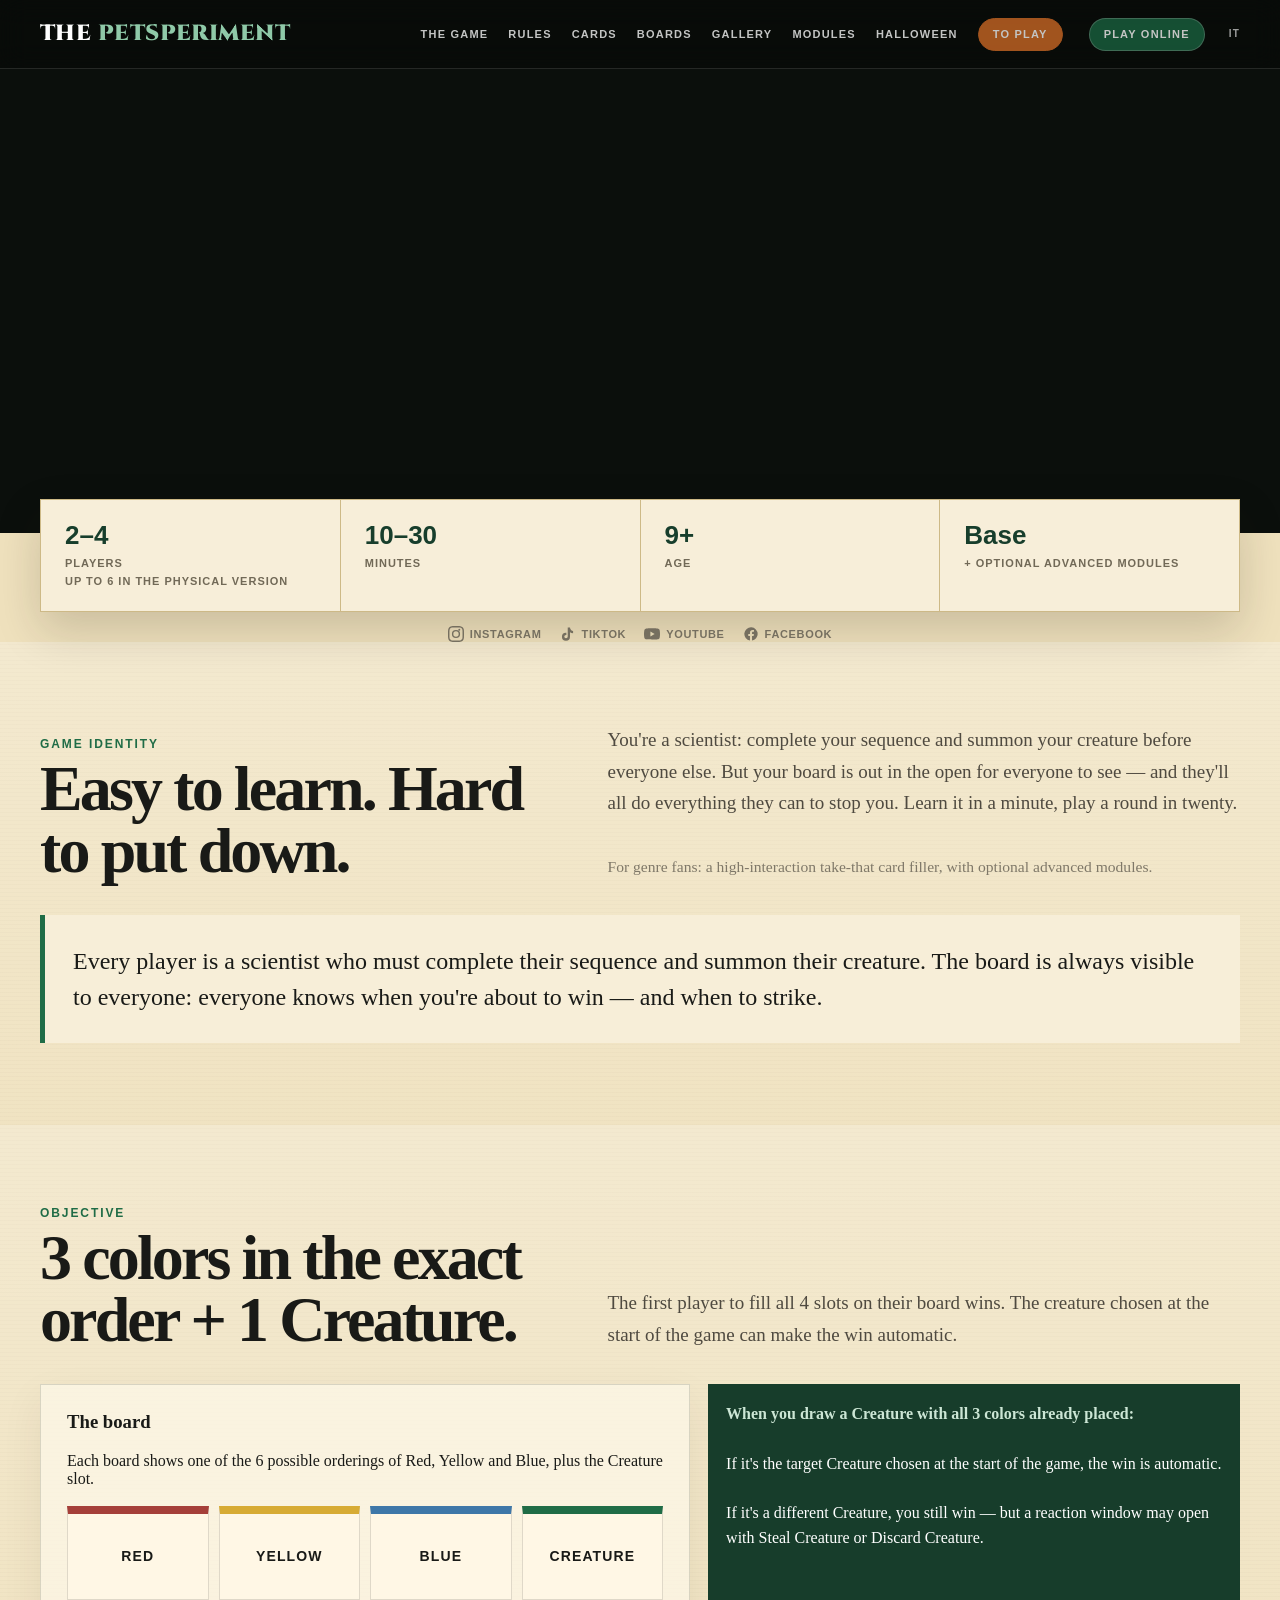
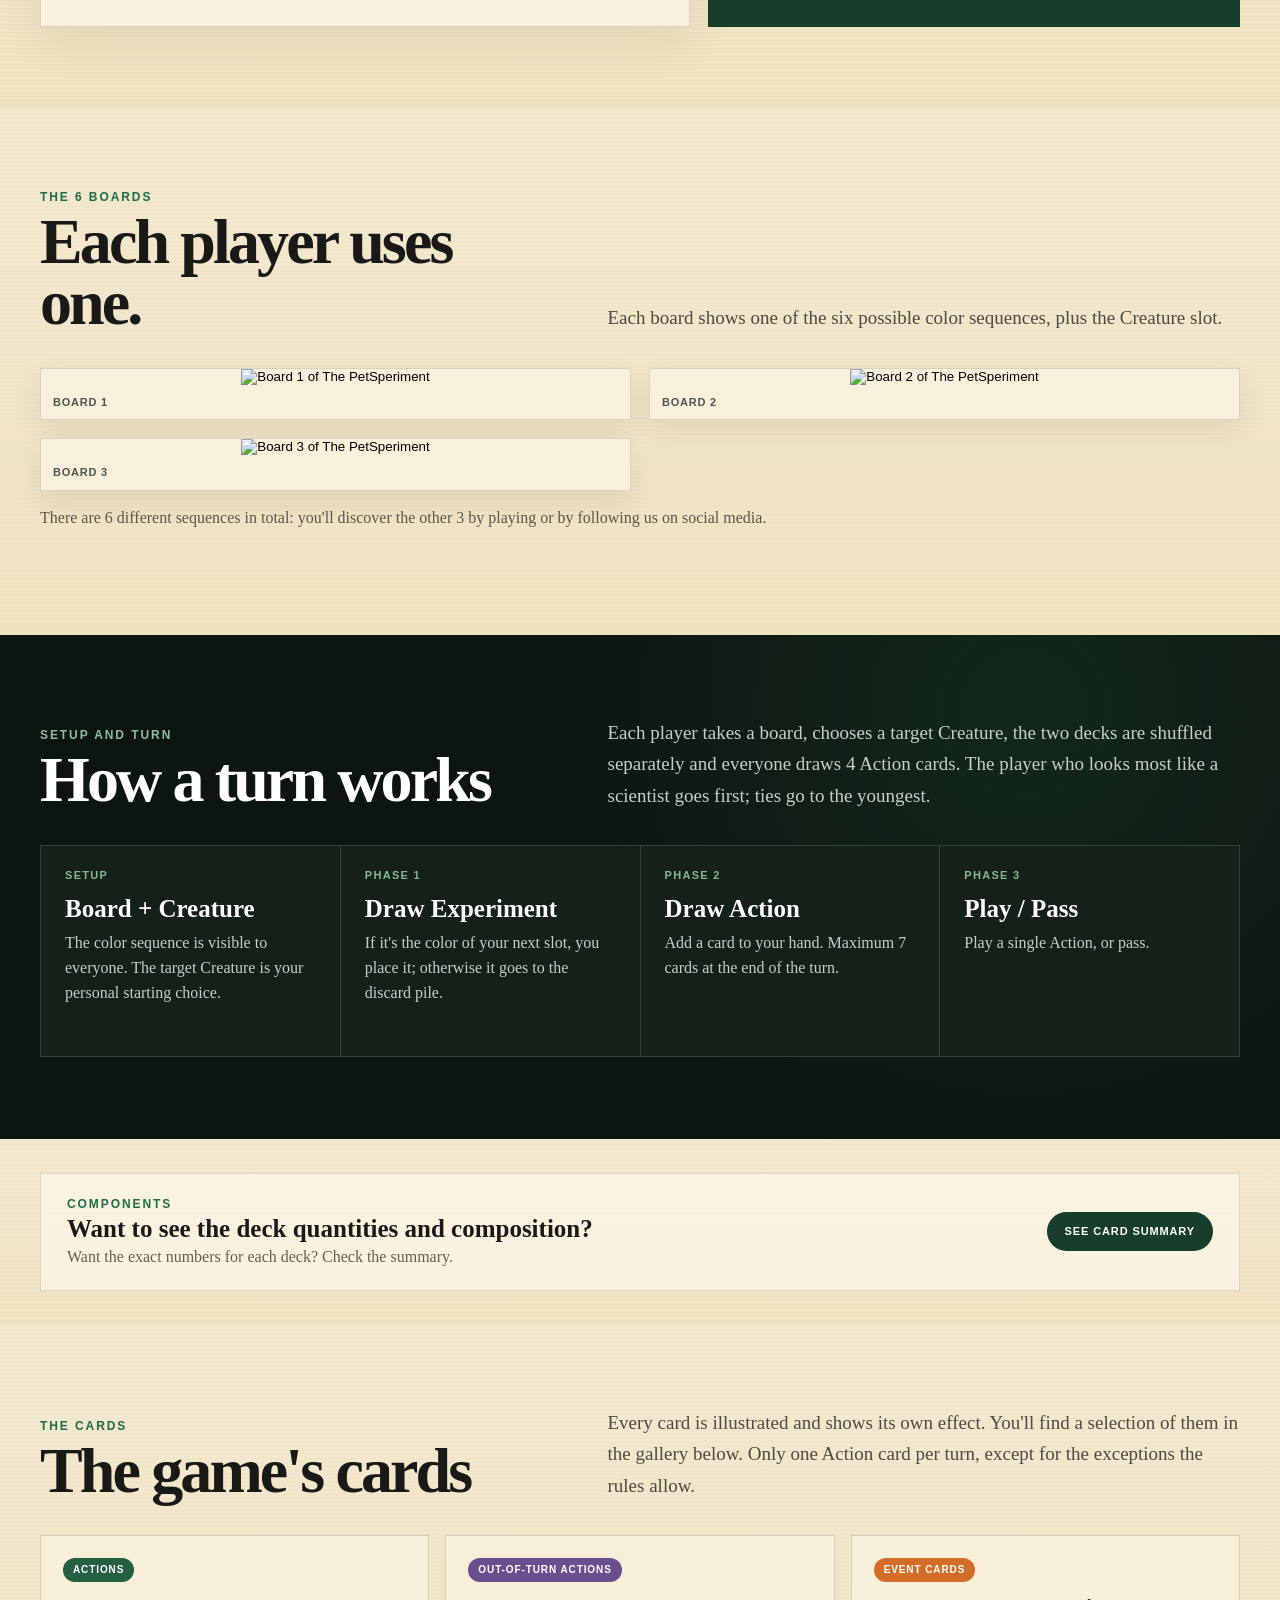
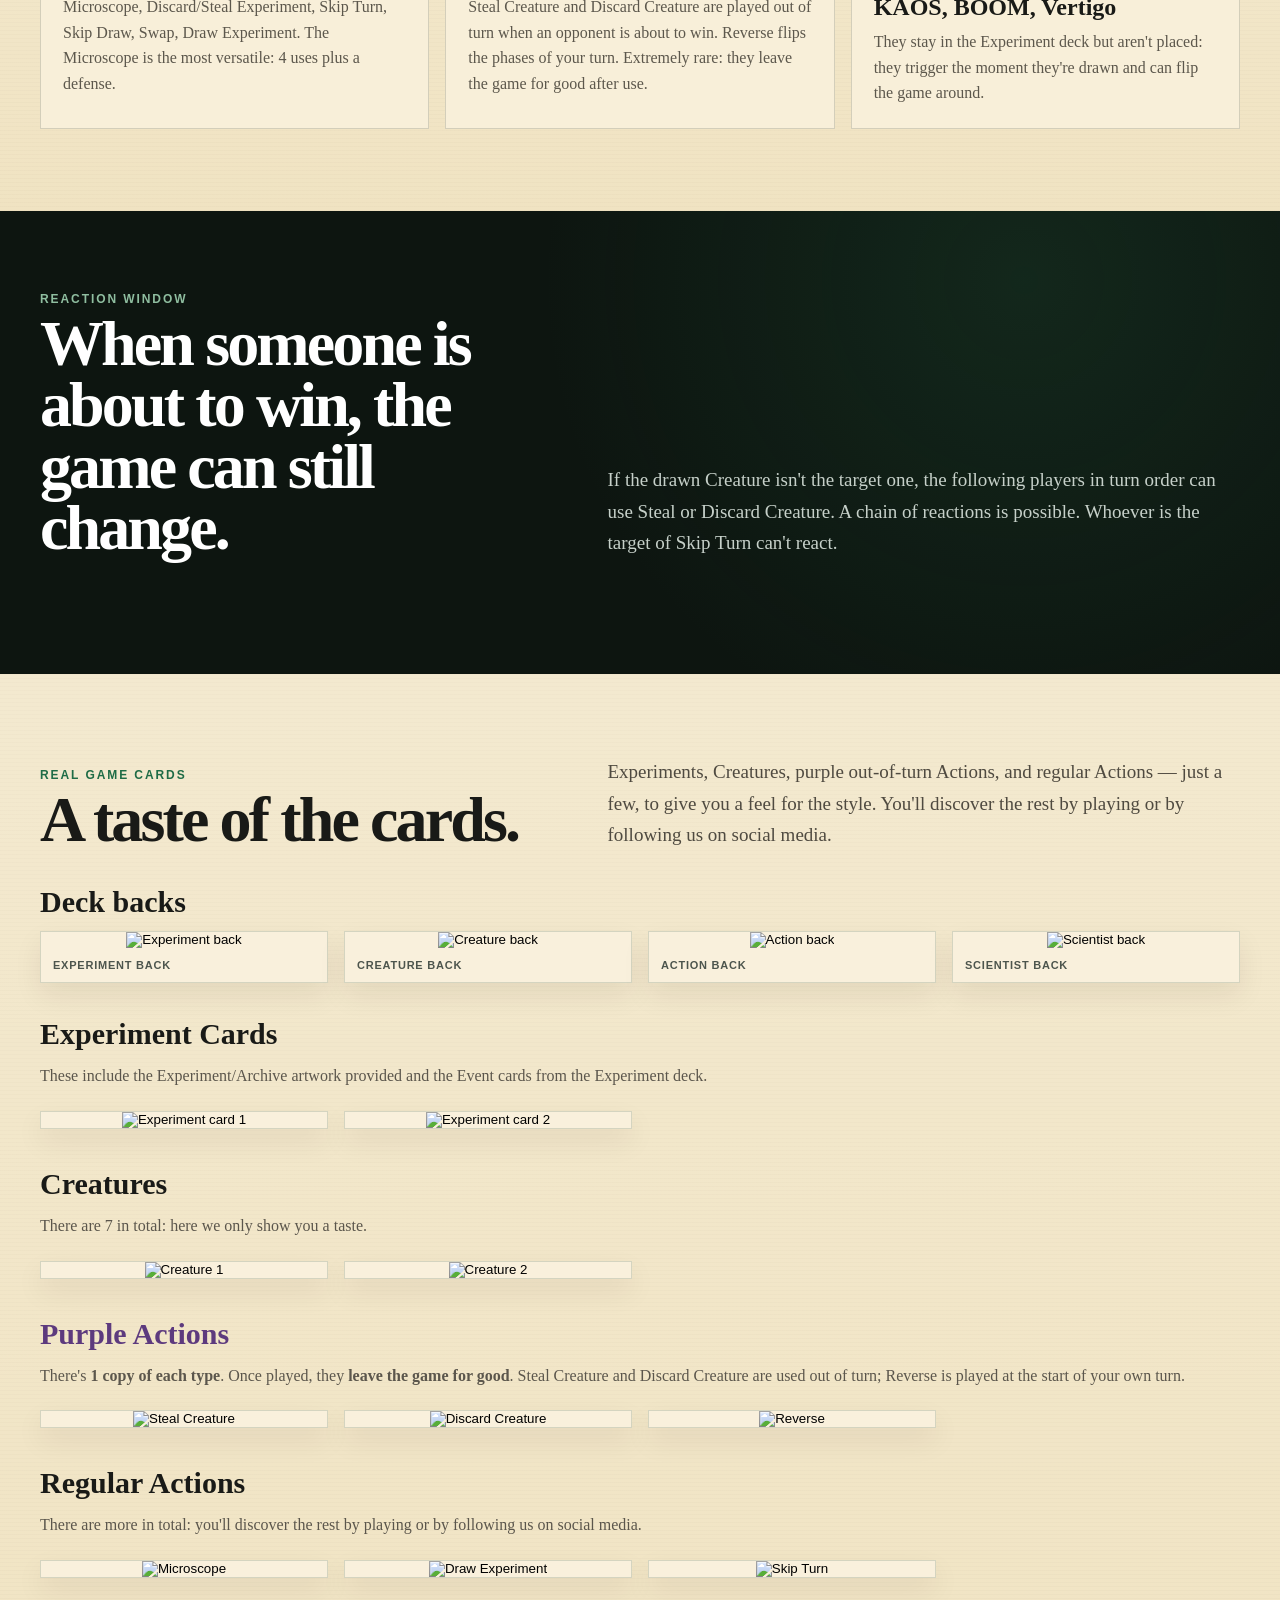
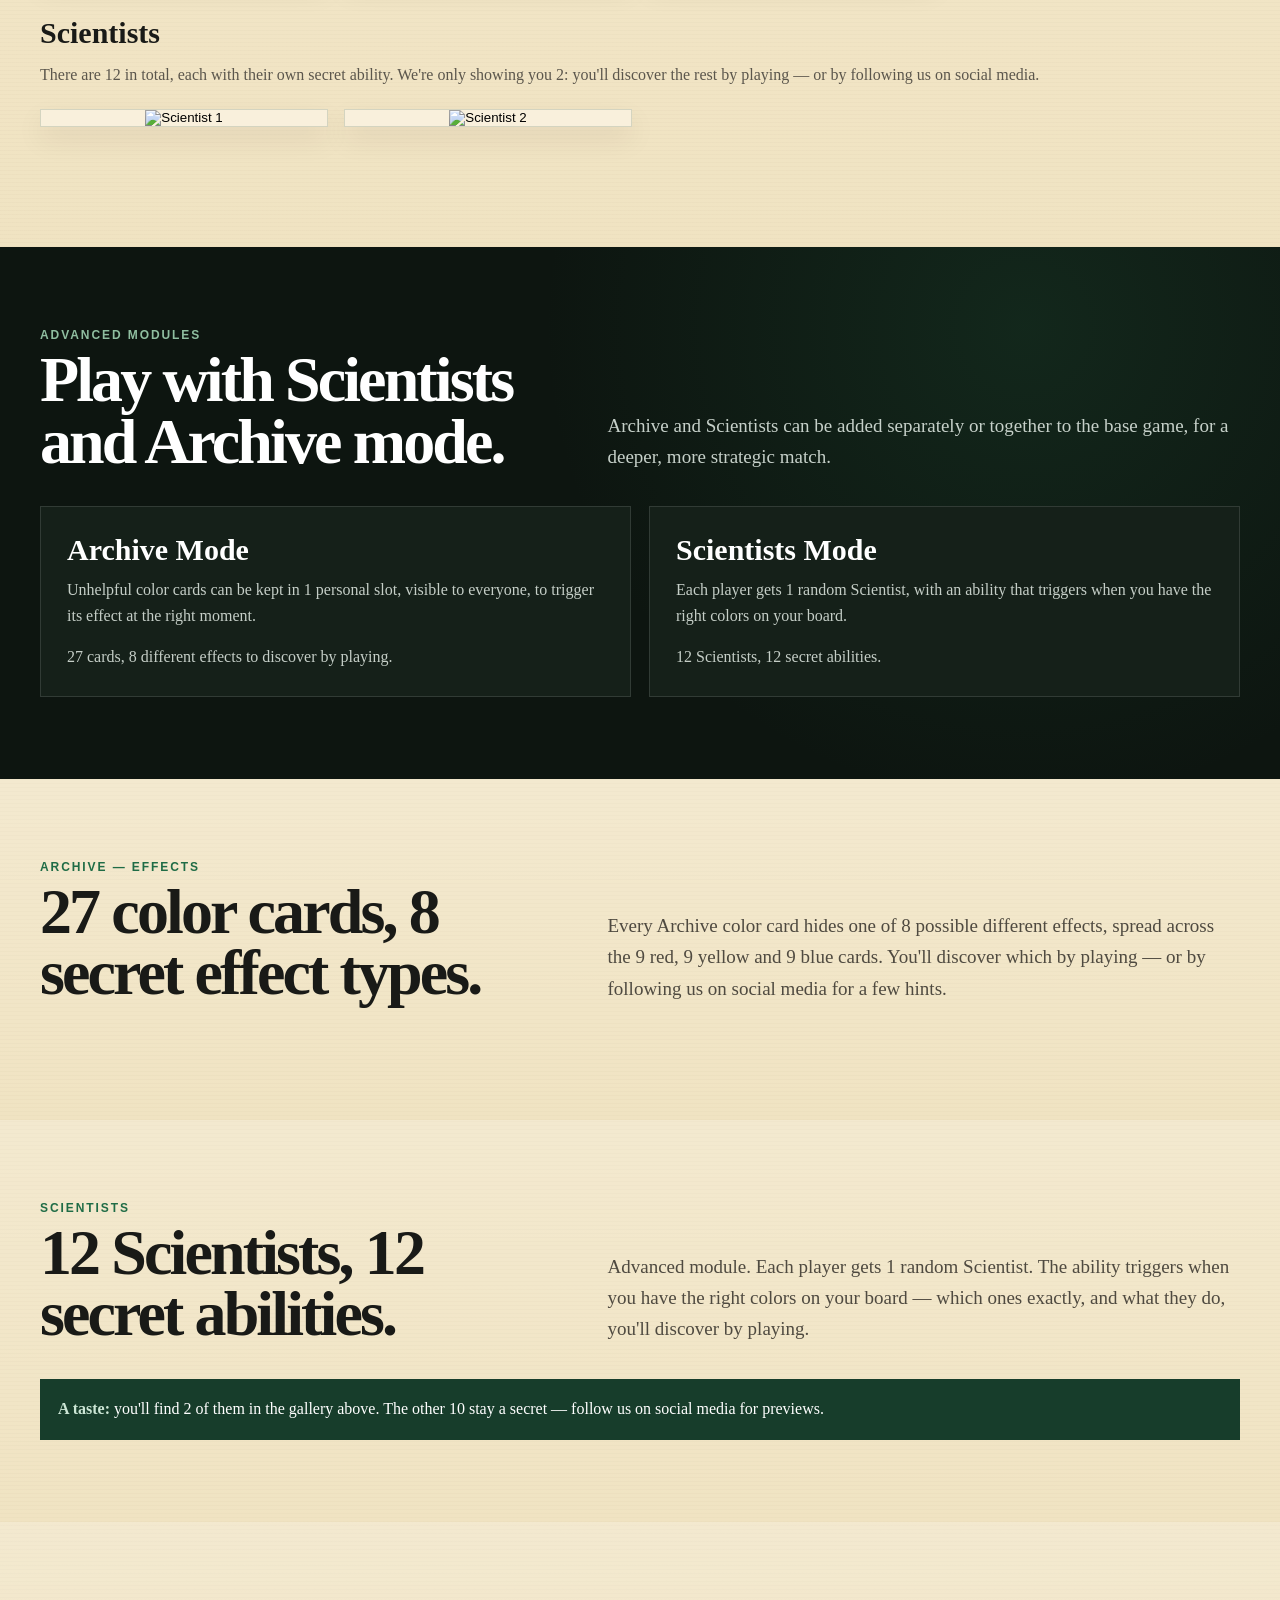
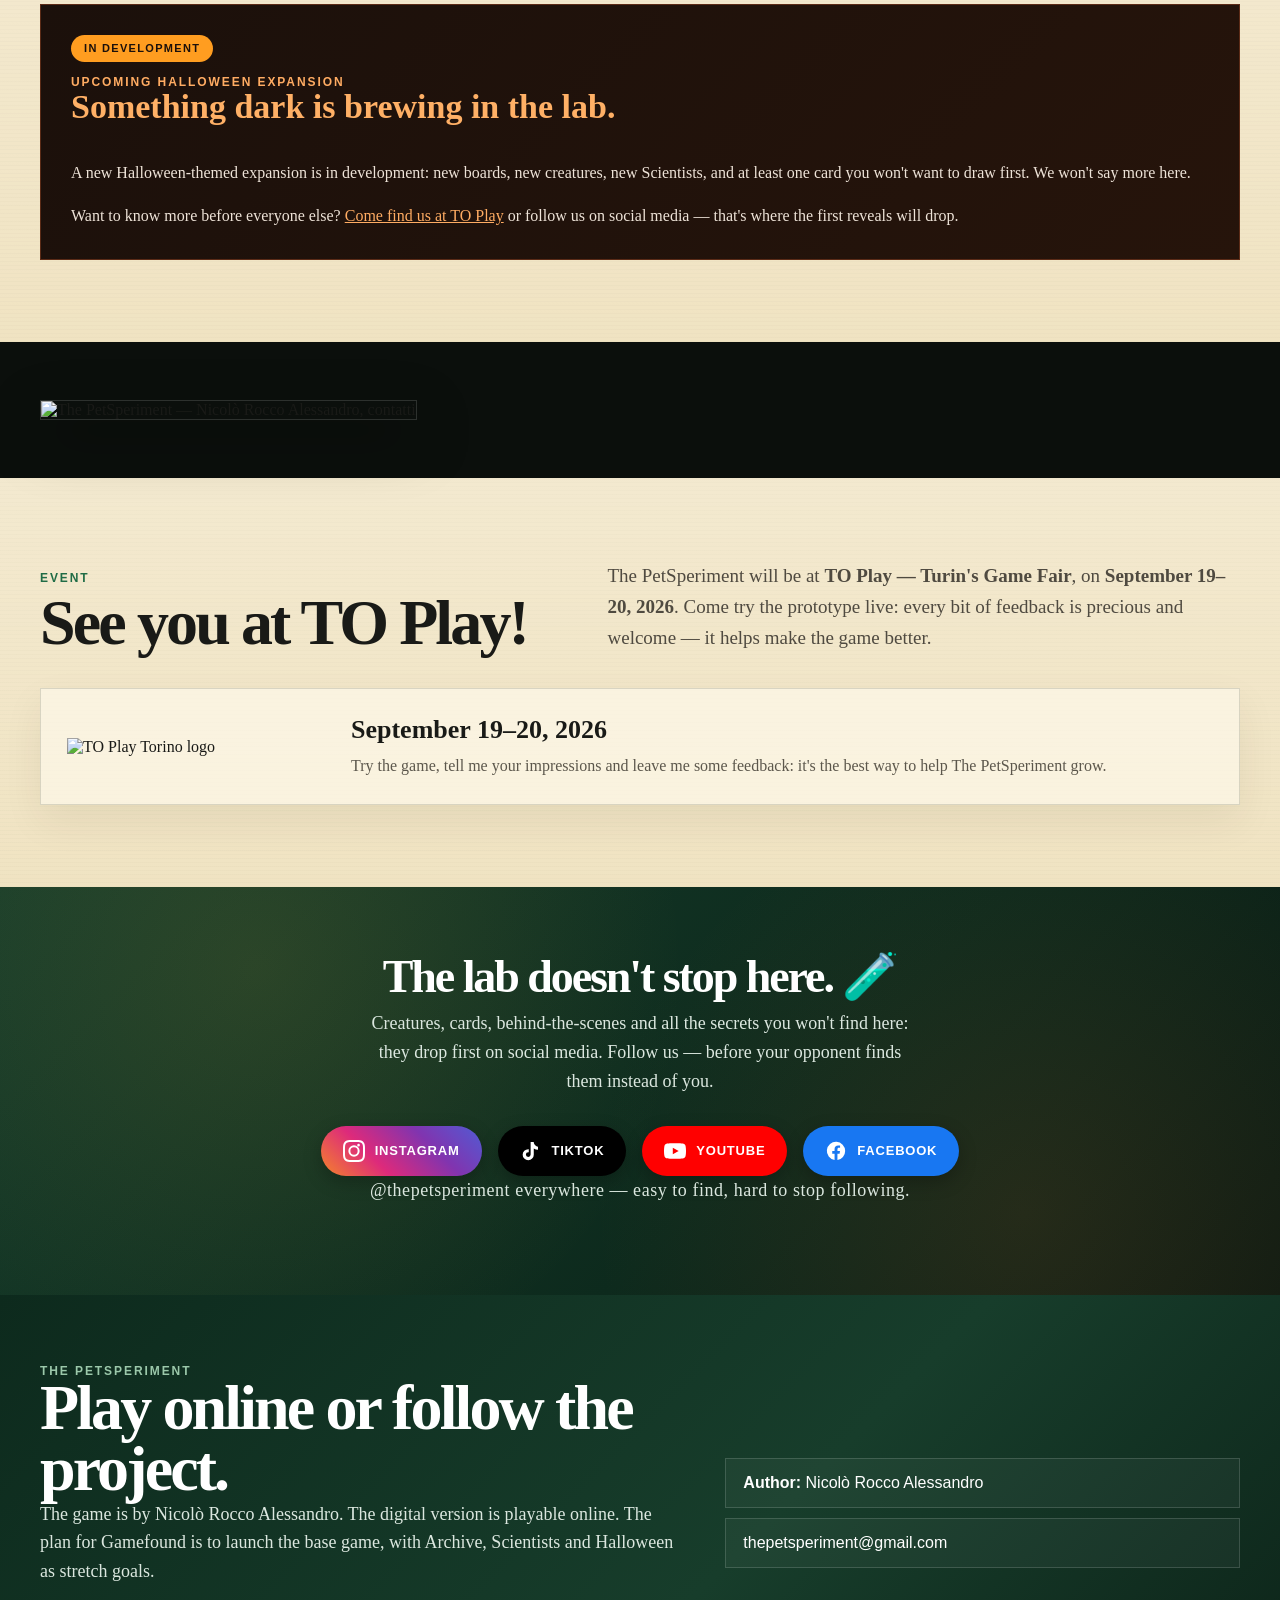
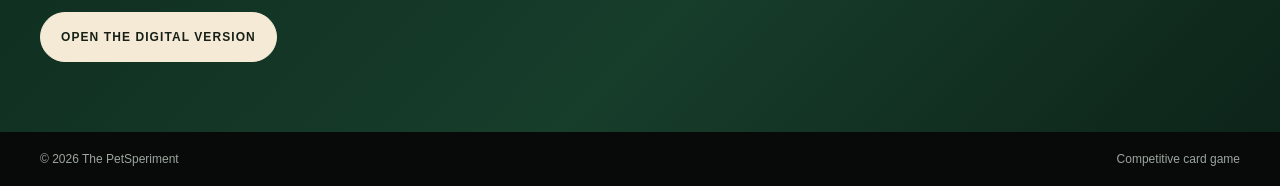
==== index-en.html @ 5d58ac6e "Add files via upload" ====
<!doctype html>
<html lang="en"><head><meta charset="utf-8"><meta name="viewport" content="width=device-width,initial-scale=1,viewport-fit=cover"><meta name="theme-color" content="#10271c"><meta name="description" content="Sei uno scienziato: completa la tua sequenza ed evoca la tua creatura prima degli altri — mentre tutti cercano di fermarti. Facile da imparare, veloce da giocare, per famiglie e amici dai 9 anni in su."><title>The PetSperiment — Competitive Card Game</title><link rel="icon" href="assets/favicon.png"><link rel="preconnect" href="https://fonts.googleapis.com"><link rel="preconnect" href="https://fonts.gstatic.com" crossorigin><link href="https://fonts.googleapis.com/css2?family=Cinzel:wght@600;700;900&display=swap" rel="stylesheet"><style>
:root{--deep:#10271c;--green:#1f6c46;--paper:#efe1bd;--ink:#191a17;--gold:#b58b47;--red:#a53f39;--yellow:#d7ab34;--blue:#3e77a8;--violet:#6a4e8e;--orange:#d36c27;--line:rgba(20,35,26,.16);--max:1200px}*{box-sizing:border-box}html{scroll-behavior:smooth}body{margin:0;overflow-x:hidden;color:var(--ink);background:var(--paper);font-family:Georgia,"Times New Roman",serif}a{color:inherit;text-decoration:none}.wrap{width:min(var(--max),calc(100% - 34px));margin:auto}.topbar{position:fixed;z-index:50;top:0;left:0;right:0;border-bottom:1px solid rgba(255,255,255,.12);background:rgba(7,11,8,.72);backdrop-filter:blur(14px)}.nav{min-height:68px;display:flex;align-items:center;justify-content:space-between;gap:24px;color:#fff}.brand{font:900 22px/1 "Cinzel",Georgia,serif;letter-spacing:.02em;text-transform:uppercase}.brand span{color:#8fc9a8}.links{display:flex;gap:20px;align-items:center;font:800 11px/1 Arial,sans-serif;text-transform:uppercase;letter-spacing:.11em}.links a{opacity:.76}.links a:hover{opacity:1}.nav-cta{padding:10px 14px;border:1px solid rgba(255,255,255,.24);border-radius:999px;background:#1b6542}.nav-cta.toplay{background:#d36c27;border-color:#d36c27;margin-right:6px}.hero{min-height:94svh;position:relative;display:grid;align-items:end;color:#fff;background:#0b0f0c;overflow:hidden}.hero:before{content:"";position:absolute;inset:0;background:linear-gradient(90deg,rgba(4,8,5,.95) 0%,rgba(4,8,5,.74) 36%,rgba(4,8,5,.25) 72%,rgba(4,8,5,.52) 100%),linear-gradient(180deg,rgba(0,0,0,.02),rgba(0,0,0,.55)),url("assets/hero.webp") center/cover no-repeat}.hero-copy{position:relative;z-index:2;padding:130px 0 70px;max-width:760px}.eyebrow{display:flex;align-items:center;gap:10px;margin-bottom:16px;color:#c7dfd0;font:800 12px/1 Arial,sans-serif;text-transform:uppercase;letter-spacing:.17em}.eyebrow:before{content:"";width:34px;height:2px;background:#6fa683}h1,h2,h3,p{margin-top:0}h1{margin-bottom:22px;font-family:"Cinzel",Georgia,serif;font-size:clamp(60px,10vw,120px);line-height:.9;letter-spacing:.01em;text-transform:uppercase}.hero .tagline{max-width:690px;font-size:clamp(19px,2.1vw,25px);line-height:1.5;color:#f4eee4}.actions{display:flex;flex-wrap:wrap;gap:12px;margin-top:26px}.btn{min-height:50px;padding:0 20px;display:inline-flex;align-items:center;justify-content:center;border-radius:999px;border:1px solid rgba(255,255,255,.32);font:800 12px/1 Arial,sans-serif;text-transform:uppercase;letter-spacing:.09em;color:#fff}.btn.primary{background:#1a6944;border-color:#1a6944}.btn.light{background:#f4ead5;color:#162018;border-color:#f4ead5}.quick{position:relative;z-index:3;margin-top:-34px}.quick-grid{display:grid;grid-template-columns:repeat(4,1fr);gap:1px;background:#cdb987;border:1px solid #cdb987;box-shadow:0 18px 45px rgba(32,25,14,.18)}.stat{padding:22px 24px;background:#f7eed9}.stat b{display:block;font:900 26px/1 Arial,sans-serif;color:#173e2c;margin-bottom:5px}.stat span{font:700 11px/1.3 Arial,sans-serif;text-transform:uppercase;letter-spacing:.09em;color:#716957}.section{padding:82px 0}.paper{background:linear-gradient(rgba(255,255,255,.28),rgba(255,255,255,.08)),repeating-linear-gradient(0deg,rgba(71,53,27,.024) 0 1px,transparent 1px 4px),var(--paper)}.dark{color:#fff;background:radial-gradient(circle at 80% 15%,rgba(41,113,74,.2),transparent 30rem),#0d1510}.section-head{display:grid;grid-template-columns:.9fr 1.1fr;gap:50px;align-items:end;margin-bottom:34px}.kicker{font:800 12px/1 Arial,sans-serif;text-transform:uppercase;letter-spacing:.16em;color:var(--green)}.dark .kicker{color:#8fbea0}h2{margin:8px 0 0;font-size:clamp(38px,5vw,70px);line-height:.96;letter-spacing:-.045em}.lead{margin:0;font-size:19px;line-height:1.65;color:#4f4a40}.dark .lead{color:#c6d0c9}.panel{border:1px solid rgba(20,35,26,.15);background:rgba(255,250,237,.66);box-shadow:0 16px 40px rgba(53,38,17,.07)}.pad{padding:26px}.quote{margin:0;padding:28px;border-left:5px solid var(--green);background:#f7eed8;font-size:24px;line-height:1.5}.objective-grid{display:grid;grid-template-columns:1.1fr .9fr;gap:18px}.slot-row{display:grid;grid-template-columns:repeat(4,1fr);gap:10px;margin-top:18px}.slot{min-height:94px;border:1px solid rgba(0,0,0,.12);display:grid;place-items:center;font:900 14px/1 Arial,sans-serif;text-transform:uppercase;letter-spacing:.08em;background:#fff7e5}.slot.r{border-top:8px solid var(--red)}.slot.y{border-top:8px solid var(--yellow)}.slot.b{border-top:8px solid var(--blue)}.slot.c{border-top:8px solid var(--green)}.note{padding:18px;background:#173d2b;color:#fff;line-height:1.55}.note strong{color:#cce6d5}.steps{display:grid;grid-template-columns:repeat(4,1fr);gap:1px;background:#354039;border:1px solid #354039}.step{padding:24px;background:#152019;min-height:210px}.step small{display:block;margin-bottom:14px;color:#88b798;font:900 11px/1 Arial,sans-serif;text-transform:uppercase;letter-spacing:.12em}.step h3{font-size:25px;margin-bottom:8px}.step p{margin:0;color:#c6cec8;line-height:1.55}.tables{display:grid;gap:20px}.table-wrap{overflow:auto;border:1px solid var(--line);background:#f9f0dc}table{width:100%;border-collapse:collapse;min-width:700px}th,td{padding:12px 14px;border-bottom:1px solid rgba(22,35,26,.12);text-align:left;vertical-align:top}th{background:#173d2b;color:#fff;font:800 12px/1.2 Arial,sans-serif;text-transform:uppercase;letter-spacing:.06em}td{line-height:1.45}tr:last-child td{border-bottom:0}.card-grid{display:grid;grid-template-columns:repeat(3,1fr);gap:16px}.rule-card{padding:22px;border:1px solid var(--line);background:#f8efd9}.rule-card h3{margin-bottom:8px;font-size:24px}.rule-card p{margin:0;line-height:1.6;color:#5c574c}.badge{display:inline-block;margin-bottom:12px;padding:7px 10px;border-radius:999px;font:800 10px/1 Arial,sans-serif;text-transform:uppercase;letter-spacing:.09em;color:#fff;background:#235f41}.badge.violet{background:var(--violet)}.badge.orange{background:var(--orange)}.event-grid{display:grid;grid-template-columns:repeat(3,1fr);gap:16px}.event{padding:24px;border:2px solid #3b2b20;background:#17120e;color:#fff;box-shadow:inset 0 0 0 5px var(--orange)}.event h3{font-size:30px;margin-bottom:10px;color:#ffd3a5}.event p{margin:0;color:#ede6dd;line-height:1.6}.advanced{display:grid;grid-template-columns:1fr 1fr;gap:18px}.mod{padding:26px;border:1px solid rgba(255,255,255,.12);background:#152019}.mod h3{font-size:30px;margin-bottom:10px}.mod p{color:#c5cec7;line-height:1.6}.mod ul{padding-left:20px;color:#d4ddd6;line-height:1.6}.halloween{border:1px solid #5b2b17;background:linear-gradient(135deg,#1b100b,#26140b);color:#fff}.halloween .pad{padding:30px}.halloween h3{font-size:34px;color:#ffb066}.halloween p,.halloween li{color:#eee3d8;line-height:1.6}.cta{padding:70px 0;background:linear-gradient(135deg,#0d2a1d,#173d2b 58%,#0d2419);color:#fff}.cta-grid{display:grid;grid-template-columns:1fr .8fr;gap:42px;align-items:center}.cta h2{margin-top:0}.cta p{color:#dbe7df;font-size:18px;line-height:1.6}.social-cta{padding:60px 0;background:linear-gradient(135deg,#173d2b,#0d2a1d 60%,#0d1a12);color:#fff;text-align:center;position:relative;overflow:hidden}.social-cta:before{content:"";position:absolute;inset:0;background:radial-gradient(circle at 20% 20%,rgba(213,171,52,.12),transparent 40%),radial-gradient(circle at 80% 80%,rgba(211,108,39,.12),transparent 40%)}.social-cta-inner{position:relative;z-index:1}.social-cta h2{font-size:clamp(30px,4.5vw,46px);margin-bottom:10px}.social-cta p{max-width:560px;margin:0 auto 30px;font-size:18px;line-height:1.6;color:#dbe7df}.social-row{display:flex;justify-content:center;gap:16px;flex-wrap:wrap}.social-btn{display:inline-flex;align-items:center;gap:10px;padding:14px 22px;border-radius:999px;font:800 13px/1 Arial,sans-serif;text-transform:uppercase;letter-spacing:.06em;color:#fff;transition:transform .18s ease,box-shadow .18s ease;box-shadow:0 6px 18px rgba(0,0,0,.25)}.social-btn:hover{transform:translateY(-3px) scale(1.03);box-shadow:0 10px 26px rgba(0,0,0,.35)}.social-btn svg{width:22px;height:22px;flex-shrink:0}.social-btn.ig{background:linear-gradient(45deg,#f58529,#dd2a7b,#8134af,#515bd4)}.social-btn.tiktok{background:#000}.social-btn.yt{background:#ff0000}.social-btn.fb{background:#1877f2}.social-hint{margin-top:26px;font-size:13px;color:#9bc8aa;letter-spacing:.03em}.mini-social{display:flex;justify-content:center;gap:18px;padding:14px 0 0;flex-wrap:wrap}.mini-social a{display:inline-flex;align-items:center;gap:6px;font:800 11px/1 Arial,sans-serif;text-transform:uppercase;letter-spacing:.06em;color:#5c574c;opacity:.8}.mini-social a:hover{opacity:1}.mini-social svg{width:16px;height:16px}.contact-list{display:grid;gap:10px}.contact-list a,.contact-list div{padding:15px 17px;border:1px solid rgba(255,255,255,.15);background:rgba(255,255,255,.04);font-family:Arial,sans-serif;overflow-wrap:anywhere}footer{padding:20px 0;background:#070a08;color:#9da59f;font:12px Arial,sans-serif}footer .wrap{display:flex;justify-content:space-between;gap:15px;flex-wrap:wrap}@media(max-width:980px){.links{display:none}.quick-grid{grid-template-columns:1fr 1fr}.section-head,.objective-grid,.advanced,.cta-grid{grid-template-columns:1fr}.steps{grid-template-columns:1fr 1fr}.card-grid,.event-grid{grid-template-columns:1fr 1fr}}@media(max-width:620px){.wrap{width:min(var(--max),calc(100% - 22px))}.hero{min-height:780px}.hero:before{background:linear-gradient(180deg,rgba(5,9,6,.22),rgba(5,9,6,.40) 38%,rgba(5,9,6,.93) 72%,rgba(5,9,6,.98)),url("assets/hero.webp") 58% center/cover no-repeat}.hero-copy{padding:100px 0 42px}h1{font-size:54px;line-height:.87}.actions{display:grid}.btn{width:100%}.quick{margin-top:0}.quick-grid{grid-template-columns:1fr 1fr}.section{padding:58px 0}.section-head{gap:20px;margin-bottom:26px}h2{font-size:42px}.steps,.card-grid,.event-grid{grid-template-columns:1fr}.slot-row{grid-template-columns:1fr 1fr}.hero.hero-clean{height:calc(100vw*0.3636 + 64px);background-size:100% auto;background-position:center bottom;background-repeat:no-repeat;background-color:#0b0f0c;padding-top:64px;background-origin:content-box}}

/* Halloween: leggibilità tabelle chiare */
.halloween .table-wrap,
.halloween .table-wrap table,
.halloween .table-wrap tbody,
.halloween .table-wrap td {
  color:#171a17;
}
.halloween .table-wrap td {
  background:#f8efd9;
}
.halloween .table-wrap tr:nth-child(even) td {
  background:#f2e5c8;
}


.media-grid{display:grid;grid-template-columns:repeat(4,minmax(0,1fr));gap:16px}.media-card,.board-item{margin:0;border:1px solid rgba(23,61,43,.16);background:#f9f0dc;box-shadow:0 12px 28px rgba(45,31,14,.08);overflow:hidden}.media-card button,.board-item button{display:block;width:100%;padding:0;border:0;background:transparent;cursor:zoom-in}.media-card img,.board-item img{width:100%;height:auto}.media-card figcaption,.board-item figcaption{padding:10px 12px;font:800 11px/1.35 Arial,sans-serif;text-transform:uppercase;letter-spacing:.07em;color:#4d554d}.back-grid{display:grid;grid-template-columns:repeat(4,minmax(0,1fr));gap:16px;margin-bottom:34px}.board-grid{display:grid;grid-template-columns:repeat(2,minmax(0,1fr));gap:18px}.gallery-note{margin:0 0 22px;color:#5b564c;line-height:1.6}.lightbox{position:fixed;z-index:1000;inset:0;display:none;align-items:center;justify-content:center;padding:24px;background:rgba(4,6,5,.94)}.lightbox.open{display:flex}.lightbox img{max-width:94vw;max-height:92vh;width:auto;height:auto}.lightbox-close{position:fixed;right:18px;top:18px;width:46px;height:46px;border-radius:50%;border:1px solid rgba(255,255,255,.3);background:#142019;color:#fff;font:900 26px/1 Arial,sans-serif;cursor:pointer}@media(max-width:980px){.media-grid{grid-template-columns:repeat(3,1fr)}}@media(max-width:720px){.media-grid{grid-template-columns:repeat(2,1fr)}.back-grid,.board-grid{grid-template-columns:1fr 1fr}}@media(max-width:460px){.back-grid{grid-template-columns:1fr 1fr}.board-grid{grid-template-columns:1fr}.media-grid{gap:10px}}

.gallery-group{margin-bottom:38px}.gallery-group-title{font-size:30px;margin:28px 0 12px}.purple-title{color:#5d3a7e}.compact-components{padding:34px 0}.compact-components-inner{display:flex;align-items:center;justify-content:space-between;gap:24px;padding:24px 26px;border:1px solid rgba(23,61,43,.15);background:rgba(255,250,237,.62)}.compact-components-inner h3{margin:5px 0 5px;font-size:25px}.compact-components-inner p{margin:0;color:#655f53}.summary-open{flex:0 0 auto;border:0;border-radius:999px;background:#173d2b;color:white;padding:14px 18px;font:800 11px/1 Arial,sans-serif;text-transform:uppercase;letter-spacing:.08em;cursor:pointer}.summary-modal{position:fixed;z-index:1100;inset:0;display:none;align-items:center;justify-content:center;padding:22px;background:rgba(4,6,5,.86)}.summary-modal.open{display:flex}.summary-dialog{position:relative;width:min(920px,96vw);max-height:90vh;overflow:auto;background:#f4e7c8;color:#171a17;border:1px solid #b89457;box-shadow:0 25px 80px rgba(0,0,0,.45)}.summary-dialog-inner{padding:28px}.summary-dialog h2{font-size:38px;margin:4px 0 18px}.summary-dialog h3{margin:24px 0 10px}.summary-close{position:sticky;float:right;top:12px;right:12px;width:42px;height:42px;border-radius:50%;border:1px solid rgba(0,0,0,.18);background:#173d2b;color:#fff;font:900 24px/1 Arial,sans-serif;cursor:pointer;z-index:2}.summary-dialog .table-wrap{margin-top:12px}.summary-mini{margin-top:16px;padding:16px;background:#173d2b;color:#fff;line-height:1.6}@media(max-width:720px){.compact-components-inner{align-items:flex-start;flex-direction:column}.summary-open{width:100%}.summary-dialog-inner{padding:20px}.summary-dialog h2{font-size:31px}}

.sr-only{position:absolute!important;width:1px!important;height:1px!important;padding:0!important;margin:-1px!important;overflow:hidden!important;clip:rect(0,0,0,0)!important;white-space:nowrap!important;border:0!important}
.hero.hero-clean{min-height:0;display:block;background-color:#0b0f0c;background-image:url("assets/hero.webp");background-repeat:no-repeat;background-position:center bottom;background-size:100% auto;background-origin:content-box;padding-top:68px;height:calc(100vw*0.3636 + 68px)}
.hero.hero-clean:before{display:none}
.business-card-section{
  padding:58px 0;
  background:#0b0f0c;
}
.business-card-section img{
  width:100%;
  border:1px solid rgba(255,255,255,.14);
  box-shadow:0 20px 55px rgba(0,0,0,.34);
}
@media(max-width:620px){

  .business-card-section{padding:34px 0}
}


.menu-toggle{display:none;width:46px;height:42px;border:0;background:transparent;padding:8px;cursor:pointer}.menu-toggle span{display:block;height:3px;margin:5px 0;border-radius:3px;background:#fff}.mobile-menu{display:none}.progress-badge{display:inline-block;margin:0 0 14px;padding:8px 13px;border-radius:999px;background:#ff9d20;color:#1b100b;font:900 11px/1 Arial,sans-serif;letter-spacing:.12em}.scientist-grid{display:grid;grid-template-columns:repeat(3,minmax(0,1fr));gap:18px}.scientist-card{overflow:hidden;border:1px solid rgba(23,61,43,.16);background:#f8efd9;box-shadow:0 12px 28px rgba(45,31,14,.08)}.scientist-img{display:block;width:100%;padding:0;border:0;background:transparent;cursor:zoom-in}.scientist-img img{display:block;width:100%;height:auto}.scientist-copy{padding:18px}.scientist-top{display:flex;gap:10px;align-items:flex-start;justify-content:space-between;flex-wrap:wrap}.scientist-top h3{margin:0;font-size:25px}.req{display:inline-block;padding:7px 9px;border-radius:999px;background:#173d2b;color:#fff;font:800 10px/1 Arial,sans-serif;text-transform:uppercase;letter-spacing:.05em}.scientist-copy p{margin:12px 0 0;line-height:1.55;color:#4e493f}
@media(max-width:980px){.menu-toggle{display:block}.mobile-menu{position:absolute;top:68px;left:0;right:0;padding:10px 17px 18px;background:rgba(7,11,8,.98);border-top:1px solid rgba(255,255,255,.1);box-shadow:0 18px 35px rgba(0,0,0,.35)}.mobile-menu.open{display:grid}.mobile-menu a{padding:14px 4px;border-bottom:1px solid rgba(255,255,255,.1);color:#fff;font:800 12px/1 Arial,sans-serif;text-transform:uppercase;letter-spacing:.08em}.mobile-menu a:last-child{border-bottom:0}.mobile-menu b{float:right;color:#ffad43;font-size:9px}.scientist-grid{grid-template-columns:repeat(2,1fr)}}
@media(max-width:620px){.hero.hero-clean{aspect-ratio:auto;height:calc(100vw*0.3636 + 64px);background-size:100% auto;background-position:center bottom;background-repeat:no-repeat;background-color:#0b0f0c;padding-top:64px;background-origin:content-box}.board-grid{display:flex;overflow-x:auto;gap:12px;scroll-snap-type:x mandatory;padding:0 8vw 14px 0;scrollbar-width:none}.board-grid::-webkit-scrollbar{display:none}.board-item{flex:0 0 88%;scroll-snap-align:center}.scientist-grid{grid-template-columns:1fr}.scientist-card{display:grid;grid-template-columns:42% 58%}.scientist-copy{padding:14px}.scientist-top h3{font-size:22px}.req{font-size:9px}.scientist-copy p{font-size:14px}.progress-badge{position:relative;z-index:2}}

</style></head><body>
<header class="topbar"><div class="wrap nav"><a class="brand" href="#top">The <span>PetSperiment</span></a><nav class="links"><a href="#identita">The Game</a><a href="#regole">Rules</a><a href="#azioni">Cards</a><a href="#plance">Boards</a><a href="#galleria-carte">Gallery</a><a href="#moduli">Modules</a><a href="#halloween">Halloween</a><a class="nav-cta toplay" href="#toplay">TO Play</a><a class="nav-cta" href="https://thepetsperiment.rokkonick.workers.dev">Play online</a><a href="index.html" style="opacity:.6;font-size:10px;margin-left:4px" title="Versione italiana">IT</a></nav><button class="menu-toggle" id="menuToggle" type="button" aria-label="Open menu" aria-expanded="false"><span></span><span></span><span></span></button></div><div class="mobile-menu" id="mobileMenu"><a href="#identita">The Game</a><a href="#regole">Rules</a><a href="#azioni">Cards</a><a href="#plance">Boards</a><a href="#galleria-carte">Gallery</a><a href="#scienziati">Scientists</a><a href="#moduli">Modules</a><a href="#halloween">Halloween</a><a href="#toplay">TO Play</a><a href="#social">Social</a><a href="https://thepetsperiment.rokkonick.workers.dev">Play online</a><a href="index.html">🇮🇹 Italiano</a></div></header>
<section class="hero hero-clean" id="top" aria-label="The PetSperiment"><h1 class="sr-only">The PetSperiment</h1></section>
<div class="wrap quick" id="identita"><div class="quick-grid"><div class="stat"><b>2–4</b><span>players<br>up to 6 in the physical version</span></div><div class="stat"><b>10–30</b><span>minutes</span></div><div class="stat"><b>9+</b><span>age</span></div><div class="stat"><b>Base</b><span>+ optional advanced modules</span></div></div><div class="mini-social"><a href="https://www.instagram.com/thepetsperiment/" target="_blank" rel="noopener"><svg viewBox="0 0 24 24" fill="currentColor"><path d="M12 2.16c3.2 0 3.58.01 4.85.07 1.17.05 1.8.24 2.22.41.56.21.96.47 1.38.89.42.42.68.82.89 1.38.17.42.36 1.05.41 2.22.06 1.27.07 1.65.07 4.85s-.01 3.58-.07 4.85c-.05 1.17-.24 1.8-.41 2.22-.21.56-.47.96-.89 1.38-.42.42-.82.68-1.38.89-.42.17-1.05.36-2.22.41-1.27.06-1.65.07-4.85.07s-3.58-.01-4.85-.07c-1.17-.05-1.8-.24-2.22-.41-.56-.21-.96-.47-1.38-.89-.42-.42-.68-.82-.89-1.38-.17-.42-.36-1.05-.41-2.22-.06-1.27-.07-1.65-.07-4.85s.01-3.58.07-4.85c.05-1.17.24-1.8.41-2.22.21-.56.47-.96.89-1.38.42-.42.82-.68 1.38-.89.42-.17 1.05-.36 2.22-.41 1.27-.06 1.65-.07 4.85-.07M12 0C8.74 0 8.33.01 7.05.07 5.78.13 4.9.33 4.14.63c-.79.31-1.46.72-2.13 1.38C1.35 2.68.94 3.35.63 4.14.33 4.9.13 5.78.07 7.05.01 8.33 0 8.74 0 12s.01 3.67.07 4.95c.06 1.27.26 2.15.56 2.91.31.79.72 1.46 1.38 2.13.67.66 1.34 1.07 2.13 1.38.76.3 1.64.5 2.91.56C8.33 23.99 8.74 24 12 24s3.67-.01 4.95-.07c1.27-.06 2.15-.26 2.91-.56.79-.31 1.46-.72 2.13-1.38.66-.67 1.07-1.34 1.38-2.13.3-.76.5-1.64.56-2.91.06-1.28.07-1.69.07-4.95s-.01-3.67-.07-4.95c-.06-1.27-.26-2.15-.56-2.91a5.87 5.87 0 0 0-1.38-2.13A5.87 5.87 0 0 0 19.86.63c-.76-.3-1.64-.5-2.91-.56C15.67.01 15.26 0 12 0zm0 5.84A6.16 6.16 0 1 0 18.16 12 6.16 6.16 0 0 0 12 5.84zm0 10.16A4 4 0 1 1 16 12a4 4 0 0 1-4 4zm6.41-10.4a1.44 1.44 0 1 1-1.44-1.44 1.44 1.44 0 0 1 1.44 1.44z"/></svg>Instagram</a><a href="https://www.tiktok.com/@thepetsperiment" target="_blank" rel="noopener"><svg viewBox="0 0 24 24" fill="currentColor"><path d="M16.6 5.82c-1.01-.87-1.6-2.14-1.6-3.52h-3.4v13.62a2.59 2.59 0 1 1-2.6-2.6c.19 0 .38.02.56.05V9.98a6.19 6.19 0 0 0-.56-.02A6.06 6.06 0 1 0 15.02 16V9.4a8.5 8.5 0 0 0 4.6 1.35V7.35a4.85 4.85 0 0 1-3.02-1.53z"/></svg>TikTok</a><a href="https://www.youtube.com/@ThePetsperiment" target="_blank" rel="noopener"><svg viewBox="0 0 24 24" fill="currentColor"><path d="M23.5 6.19a3.02 3.02 0 0 0-2.12-2.14C19.5 3.5 12 3.5 12 3.5s-7.5 0-9.38.55A3.02 3.02 0 0 0 .5 6.19 31.6 31.6 0 0 0 0 12a31.6 31.6 0 0 0 .5 5.81 3.02 3.02 0 0 0 2.12 2.14C4.5 20.5 12 20.5 12 20.5s7.5 0 9.38-.55a3.02 3.02 0 0 0 2.12-2.14A31.6 31.6 0 0 0 24 12a31.6 31.6 0 0 0-.5-5.81zM9.6 15.6V8.4l6.4 3.6z"/></svg>YouTube</a><a href="https://www.facebook.com/thepetsperiment" target="_blank" rel="noopener"><svg viewBox="0 0 24 24" fill="currentColor"><path d="M22 12a10 10 0 1 0-11.56 9.88v-6.99H7.9V12h2.54V9.8c0-2.5 1.49-3.89 3.78-3.89 1.1 0 2.24.2 2.24.2v2.46h-1.26c-1.24 0-1.63.77-1.63 1.56V12h2.78l-.44 2.89h-2.34v6.99A10 10 0 0 0 22 12z"/></svg>Facebook</a></div></div>
<main>
<section class="section paper"><div class="wrap"><div class="section-head"><div><div class="kicker">Game Identity</div><h2>Easy to learn. Hard to put down.</h2></div><p class="lead">You're a scientist: complete your sequence and summon your creature before everyone else. But your board is out in the open for everyone to see — and they'll all do everything they can to stop you. Learn it in a minute, play a round in twenty.<br><br><span style="opacity:.7;font-size:.82em">For genre fans: a high-interaction take-that card filler, with optional advanced modules.</span></p></div><blockquote class="quote">Every player is a scientist who must complete their sequence and summon their creature. The board is always visible to everyone: everyone knows when you're about to win — and when to strike.</blockquote></div></section>
<section class="section paper" id="regole"><div class="wrap"><div class="section-head"><div><div class="kicker">Objective</div><h2>3 colors in the exact order + 1 Creature.</h2></div><p class="lead">The first player to fill all 4 slots on their board wins. The creature chosen at the start of the game can make the win automatic.</p></div><div class="objective-grid"><div class="panel pad"><h3>The board</h3><p>Each board shows one of the 6 possible orderings of Red, Yellow and Blue, plus the Creature slot.</p><div class="slot-row"><div class="slot r">Red</div><div class="slot y">Yellow</div><div class="slot b">Blue</div><div class="slot c">Creature</div></div></div><div class="note"><strong>When you draw a Creature with all 3 colors already placed:</strong><br><br>If it's the target Creature chosen at the start of the game, the win is automatic.<br><br>If it's a different Creature, you still win — but a reaction window may open with Steal Creature or Discard Creature.</div></div></div></section>
<section class="section paper" id="plance"><div class="wrap"><div class="section-head"><div><div class="kicker">The 6 Boards</div><h2>Each player uses one.</h2></div><p class="lead">Each board shows one of the six possible color sequences, plus the Creature slot.</p></div><div class="board-grid"><figure class="board-item"><button class="zoomable" data-full="assets/boards/plancia-1.webp" aria-label="Open Board 1"><img src="assets/boards/plancia-1.webp" loading="lazy" alt="Board 1 of The PetSperiment"></button><figcaption>Board 1</figcaption></figure><figure class="board-item"><button class="zoomable" data-full="assets/boards/plancia-2.webp" aria-label="Open Board 2"><img src="assets/boards/plancia-2.webp" loading="lazy" alt="Board 2 of The PetSperiment"></button><figcaption>Board 2</figcaption></figure><figure class="board-item"><button class="zoomable" data-full="assets/boards/plancia-3.webp" aria-label="Open Board 3"><img src="assets/boards/plancia-3.webp" loading="lazy" alt="Board 3 of The PetSperiment"></button><figcaption>Board 3</figcaption></figure></div><p class="gallery-note" style="margin-top:14px">There are 6 different sequences in total: you'll discover the other 3 by playing or by following us on social media.</p></div></section><section class="section dark"><div class="wrap"><div class="section-head"><div><div class="kicker">Setup and Turn</div><h2>How a turn works</h2></div><p class="lead">Each player takes a board, chooses a target Creature, the two decks are shuffled separately and everyone draws 4 Action cards. The player who looks most like a scientist goes first; ties go to the youngest.</p></div><div class="steps"><div class="step"><small>Setup</small><h3>Board + Creature</h3><p>The color sequence is visible to everyone. The target Creature is your personal starting choice.</p></div><div class="step"><small>Phase 1</small><h3>Draw Experiment</h3><p>If it's the color of your next slot, you place it; otherwise it goes to the discard pile.</p></div><div class="step"><small>Phase 2</small><h3>Draw Action</h3><p>Add a card to your hand. Maximum 7 cards at the end of the turn.</p></div><div class="step"><small>Phase 3</small><h3>Play / Pass</h3><p>Play a single Action, or pass.</p></div></div></div></section>
<section class="section paper compact-components"><div class="wrap"><div class="compact-components-inner"><div><div class="kicker">Components</div><h3>Want to see the deck quantities and composition?</h3><p>Want the exact numbers for each deck? Check the summary.</p></div><button class="summary-open" id="summaryOpen" type="button">See card summary</button></div></div></section>
<section class="section paper" id="azioni"><div class="wrap"><div class="section-head"><div><div class="kicker">The Cards</div><h2>The game's cards</h2></div><p class="lead">Every card is illustrated and shows its own effect. You'll find a selection of them in the gallery below. Only one Action card per turn, except for the exceptions the rules allow.</p></div><div class="card-grid"><article class="rule-card"><span class="badge">Actions</span><p>Microscope, Discard/Steal Experiment, Skip Turn, Skip Draw, Swap, Draw Experiment. The Microscope is the most versatile: 4 uses plus a defense.</p></article><article class="rule-card"><span class="badge violet">Out-of-turn Actions</span><p>Steal Creature and Discard Creature are played out of turn when an opponent is about to win. Reverse flips the phases of your turn. Extremely rare: they leave the game for good after use.</p></article><article class="rule-card"><span class="badge orange">Event Cards</span><h3>KAOS, BOOM, Vertigo</h3><p>They stay in the Experiment deck but aren't placed: they trigger the moment they're drawn and can flip the game around.</p></article></div></div></section>
<section class="section dark"><div class="wrap"><div class="section-head"><div><div class="kicker">Reaction Window</div><h2>When someone is about to win, the game can still change.</h2></div><p class="lead">If the drawn Creature isn't the target one, the following players in turn order can use Steal or Discard Creature. A chain of reactions is possible. Whoever is the target of Skip Turn can't react.</p></div></div></section>
<section class="section paper" id="galleria-carte"><div class="wrap"><div class="section-head"><div><div class="kicker">Real Game Cards</div><h2>A taste of the cards.</h2></div><p class="lead">Experiments, Creatures, purple out-of-turn Actions, and regular Actions — just a few, to give you a feel for the style. You'll discover the rest by playing or by following us on social media.</p></div>
<h3 class="gallery-group-title">Deck backs</h3><div class="back-grid"><figure class="media-card"><button class="zoomable" data-full="assets/cards/37x.webp"><img src="assets/cards/37x.webp" loading="lazy" alt="Experiment back"></button><figcaption>Experiment back</figcaption></figure><figure class="media-card"><button class="zoomable" data-full="assets/cards/7x.webp"><img src="assets/cards/7x.webp" loading="lazy" alt="Creature back"></button><figcaption>Creature back</figcaption></figure><figure class="media-card"><button class="zoomable" data-full="assets/cards/45x.webp"><img src="assets/cards/45x.webp" loading="lazy" alt="Action back"></button><figcaption>Action back</figcaption></figure><figure class="media-card"><button class="zoomable" data-full="assets/cards/12x.webp"><img src="assets/cards/12x.webp" loading="lazy" alt="Scientist back"></button><figcaption>Scientist back</figcaption></figure></div>
<h3 class="gallery-group-title">Experiment Cards</h3><p class="gallery-note">These include the Experiment/Archive artwork provided and the Event cards from the Experiment deck.</p><div class="media-grid gallery-group"><figure class="media-card"><button class="zoomable" data-full="assets/cards/171.webp"><img src="assets/cards/171.webp" loading="lazy" alt="Experiment card 1"></button></figure><figure class="media-card"><button class="zoomable" data-full="assets/cards/178.webp"><img src="assets/cards/178.webp" loading="lazy" alt="Experiment card 2"></button></figure></div>
<h3 class="gallery-group-title">Creatures</h3><p class="gallery-note">There are 7 in total: here we only show you a taste.</p><div class="media-grid gallery-group"><figure class="media-card"><button class="zoomable" data-full="assets/cards/185.webp"><img src="assets/cards/185.webp" loading="lazy" alt="Creature 1"></button></figure><figure class="media-card"><button class="zoomable" data-full="assets/cards/186.webp"><img src="assets/cards/186.webp" loading="lazy" alt="Creature 2"></button></figure></div>
<h3 class="gallery-group-title purple-title">Purple Actions</h3><p class="gallery-note">There's <strong>1 copy of each type</strong>. Once played, they <strong>leave the game for good</strong>. Steal Creature and Discard Creature are used out of turn; Reverse is played at the start of your own turn.</p><div class="media-grid gallery-group"><figure class="media-card"><button class="zoomable" data-full="assets/cards/1x-2.webp"><img src="assets/cards/1x-2.webp" loading="lazy" alt="Steal Creature"></button></figure><figure class="media-card"><button class="zoomable" data-full="assets/cards/1x.webp"><img src="assets/cards/1x.webp" loading="lazy" alt="Discard Creature"></button></figure><figure class="media-card"><button class="zoomable" data-full="assets/cards/1x-3.webp"><img src="assets/cards/1x-3.webp" loading="lazy" alt="Reverse"></button></figure></div>
<h3 class="gallery-group-title">Regular Actions</h3><p class="gallery-note">There are more in total: you'll discover the rest by playing or by following us on social media.</p><div class="media-grid gallery-group"><figure class="media-card"><button class="zoomable" data-full="assets/cards/18x.webp"><img src="assets/cards/18x.webp" loading="lazy" alt="Microscope"></button></figure><figure class="media-card"><button class="zoomable" data-full="assets/cards/2x-2.webp"><img src="assets/cards/2x-2.webp" loading="lazy" alt="Draw Experiment"></button></figure><figure class="media-card"><button class="zoomable" data-full="assets/cards/2x.webp"><img src="assets/cards/2x.webp" loading="lazy" alt="Skip Turn"></button></figure></div>
<h3 class="gallery-group-title">Scientists</h3><p class="gallery-note">There are 12 in total, each with their own secret ability. We're only showing you 2: you'll discover the rest by playing — or by following us on social media.</p><div class="media-grid gallery-group"><figure class="media-card"><button class="zoomable" data-full="assets/cards/199.webp"><img src="assets/cards/199.webp" loading="lazy" alt="Scientist 1"></button></figure><figure class="media-card"><button class="zoomable" data-full="assets/cards/200.webp"><img src="assets/cards/200.webp" loading="lazy" alt="Scientist 2"></button></figure></div>
</div></section><section class="section dark" id="moduli"><div class="wrap"><div class="section-head"><div><div class="kicker">Advanced Modules</div><h2>Play with Scientists and Archive mode.</h2></div><p class="lead">Archive and Scientists can be added separately or together to the base game, for a deeper, more strategic match.</p></div><div class="advanced"><article class="mod"><h3>Archive Mode</h3><p>Unhelpful color cards can be kept in 1 personal slot, visible to everyone, to trigger its effect at the right moment.</p><p style="margin:10px 0 0;color:#c5cec7">27 cards, 8 different effects to discover by playing.</p></article><article class="mod"><h3>Scientists Mode</h3><p>Each player gets 1 random Scientist, with an ability that triggers when you have the right colors on your board.</p><p style="margin:10px 0 0;color:#c5cec7">12 Scientists, 12 secret abilities.</p></article></div></div></section>
<section class="section paper"><div class="wrap"><div class="section-head"><div><div class="kicker">Archive — Effects</div><h2>27 color cards, 8 secret effect types.</h2></div><p class="lead">Every Archive color card hides one of 8 possible different effects, spread across the 9 red, 9 yellow and 9 blue cards. You'll discover which by playing — or by following us on social media for a few hints.</p></div></div></section>
<section class="section paper" id="scienziati"><div class="wrap"><div class="section-head"><div><div class="kicker">Scientists</div><h2>12 Scientists, 12 secret abilities.</h2></div><p class="lead">Advanced module. Each player gets 1 random Scientist. The ability triggers when you have the right colors on your board — which ones exactly, and what they do, you'll discover by playing.</p></div><div class="note" style="border-radius:0"><strong>A taste:</strong> you'll find 2 of them in the gallery above. The other 10 stay a secret — follow us on social media for previews.</div></div></section>
<section class="section paper" id="halloween"><div class="wrap"><div class="halloween"><div class="pad"><div class="progress-badge">IN DEVELOPMENT</div><div class="kicker" style="color:#ffac63">Upcoming Halloween Expansion</div><h3>Something dark is brewing in the lab.</h3><p style="margin:0 0 18px">A new Halloween-themed expansion is in development: new boards, new creatures, new Scientists, and at least one card you won't want to draw first. We won't say more here.</p><p style="margin:0;color:#eee3d8">Want to know more before everyone else? <a href="#toplay" style="color:#ffac63;text-decoration:underline">Come find us at TO Play</a> or follow us on social media — that's where the first reveals will drop.</p></div></div></div></section>


<section class="business-card-section" aria-label="The PetSperiment">
  <div class="wrap">
    <img src="assets/business-card.webp" alt="The PetSperiment — Nicolò Rocco Alessandro, contatti" loading="lazy">
  </div>
</section>
<section class="section paper" id="toplay"><div class="wrap"><div class="section-head"><div><div class="kicker">Event</div><h2>See you at TO Play!</h2></div><p class="lead">The PetSperiment will be at <strong>TO Play — Turin's Game Fair</strong>, on <strong>September 19–20, 2026</strong>. Come try the prototype live: every bit of feedback is precious and welcome — it helps make the game better.</p></div><div class="panel pad" style="display:flex;gap:24px;align-items:center;flex-wrap:wrap;justify-content:center"><img src="https://www.toplaytorino.it/img/logo-toplay.png" alt="TO Play Torino logo" style="max-width:260px;width:100%;height:auto"><div style="flex:1;min-width:240px"><h3 style="margin:0 0 8px;font-size:26px">September 19–20, 2026</h3><p style="margin:0;color:#5c574c;line-height:1.6">Try the game, tell me your impressions and leave me some feedback: it's the best way to help The PetSperiment grow.</p></div></div></div></section>
<section class="social-cta" id="social"><div class="wrap social-cta-inner"><h2>The lab doesn't stop here. 🧪</h2><p>Creatures, cards, behind-the-scenes and all the secrets you won't find here: they drop first on social media. Follow us — before your opponent finds them instead of you.</p><div class="social-row"><a class="social-btn ig" href="https://www.instagram.com/thepetsperiment/" target="_blank" rel="noopener"><svg viewBox="0 0 24 24" fill="currentColor"><path d="M12 2.16c3.2 0 3.58.01 4.85.07 1.17.05 1.8.24 2.22.41.56.21.96.47 1.38.89.42.42.68.82.89 1.38.17.42.36 1.05.41 2.22.06 1.27.07 1.65.07 4.85s-.01 3.58-.07 4.85c-.05 1.17-.24 1.8-.41 2.22-.21.56-.47.96-.89 1.38-.42.42-.82.68-1.38.89-.42.17-1.05.36-2.22.41-1.27.06-1.65.07-4.85.07s-3.58-.01-4.85-.07c-1.17-.05-1.8-.24-2.22-.41-.56-.21-.96-.47-1.38-.89-.42-.42-.68-.82-.89-1.38-.17-.42-.36-1.05-.41-2.22-.06-1.27-.07-1.65-.07-4.85s.01-3.58.07-4.85c.05-1.17.24-1.8.41-2.22.21-.56.47-.96.89-1.38.42-.42.82-.68 1.38-.89.42-.17 1.05-.36 2.22-.41 1.27-.06 1.65-.07 4.85-.07M12 0C8.74 0 8.33.01 7.05.07 5.78.13 4.9.33 4.14.63c-.79.31-1.46.72-2.13 1.38C1.35 2.68.94 3.35.63 4.14.33 4.9.13 5.78.07 7.05.01 8.33 0 8.74 0 12s.01 3.67.07 4.95c.06 1.27.26 2.15.56 2.91.31.79.72 1.46 1.38 2.13.67.66 1.34 1.07 2.13 1.38.76.3 1.64.5 2.91.56C8.33 23.99 8.74 24 12 24s3.67-.01 4.95-.07c1.27-.06 2.15-.26 2.91-.56.79-.31 1.46-.72 2.13-1.38.66-.67 1.07-1.34 1.38-2.13.3-.76.5-1.64.56-2.91.06-1.28.07-1.69.07-4.95s-.01-3.67-.07-4.95c-.06-1.27-.26-2.15-.56-2.91a5.87 5.87 0 0 0-1.38-2.13A5.87 5.87 0 0 0 19.86.63c-.76-.3-1.64-.5-2.91-.56C15.67.01 15.26 0 12 0zm0 5.84A6.16 6.16 0 1 0 18.16 12 6.16 6.16 0 0 0 12 5.84zm0 10.16A4 4 0 1 1 16 12a4 4 0 0 1-4 4zm6.41-10.4a1.44 1.44 0 1 1-1.44-1.44 1.44 1.44 0 0 1 1.44 1.44z"/></svg>Instagram</a><a class="social-btn tiktok" href="https://www.tiktok.com/@thepetsperiment" target="_blank" rel="noopener"><svg viewBox="0 0 24 24" fill="currentColor"><path d="M16.6 5.82c-1.01-.87-1.6-2.14-1.6-3.52h-3.4v13.62a2.59 2.59 0 1 1-2.6-2.6c.19 0 .38.02.56.05V9.98a6.19 6.19 0 0 0-.56-.02A6.06 6.06 0 1 0 15.02 16V9.4a8.5 8.5 0 0 0 4.6 1.35V7.35a4.85 4.85 0 0 1-3.02-1.53z"/></svg>TikTok</a><a class="social-btn yt" href="https://www.youtube.com/@ThePetsperiment" target="_blank" rel="noopener"><svg viewBox="0 0 24 24" fill="currentColor"><path d="M23.5 6.19a3.02 3.02 0 0 0-2.12-2.14C19.5 3.5 12 3.5 12 3.5s-7.5 0-9.38.55A3.02 3.02 0 0 0 .5 6.19 31.6 31.6 0 0 0 0 12a31.6 31.6 0 0 0 .5 5.81 3.02 3.02 0 0 0 2.12 2.14C4.5 20.5 12 20.5 12 20.5s7.5 0 9.38-.55a3.02 3.02 0 0 0 2.12-2.14A31.6 31.6 0 0 0 24 12a31.6 31.6 0 0 0-.5-5.81zM9.6 15.6V8.4l6.4 3.6z"/></svg>YouTube</a><a class="social-btn fb" href="https://www.facebook.com/thepetsperiment" target="_blank" rel="noopener"><svg viewBox="0 0 24 24" fill="currentColor"><path d="M22 12a10 10 0 1 0-11.56 9.88v-6.99H7.9V12h2.54V9.8c0-2.5 1.49-3.89 3.78-3.89 1.1 0 2.24.2 2.24.2v2.46h-1.26c-1.24 0-1.63.77-1.63 1.56V12h2.78l-.44 2.89h-2.34v6.99A10 10 0 0 0 22 12z"/></svg>Facebook</a></div><p class="social-hint">@thepetsperiment everywhere — easy to find, hard to stop following.</p></div></section>
<section class="cta" id="contatti"><div class="wrap cta-grid"><div><div class="kicker" style="color:#9bc8aa">The PetSperiment</div><h2>Play online or follow the project.</h2><p>The game is by Nicolò Rocco Alessandro. The digital version is playable online. The plan for Gamefound is to launch the base game, with Archive, Scientists and Halloween as stretch goals.</p><div class="actions"><a class="btn light" href="https://thepetsperiment.rokkonick.workers.dev">Open the digital version</a></div></div><div class="contact-list"><div><strong>Author:</strong> Nicolò Rocco Alessandro</div><a href="mailto:thepetsperiment@gmail.com">thepetsperiment@gmail.com</a></div></div></section>
</main><footer><div class="wrap"><span>© 2026 The PetSperiment</span><span>Competitive card game</span></div></footer><div class="summary-modal" id="summaryModal" aria-hidden="true"><div class="summary-dialog" role="dialog" aria-modal="true" aria-labelledby="summaryTitle"><button class="summary-close" id="summaryClose" aria-label="Close">×</button><div class="summary-dialog-inner"><div class="kicker">Component Summary</div><h2 id="summaryTitle">Deck composition</h2><p>The base game uses two separate decks and 6 boards. The advanced modules add depth without changing the heart of the game.</p><h3>Experiment Deck — 37 cards</h3><div class="table-wrap"><table><thead><tr><th>Card</th><th>Quantity</th></tr></thead><tbody><tr><td>Red</td><td>9</td></tr><tr><td>Yellow</td><td>9</td></tr><tr><td>Blue</td><td>9</td></tr><tr><td>Creatures (7 different)</td><td>7</td></tr><tr><td>KAOS</td><td>1</td></tr><tr><td>BOOM</td><td>1</td></tr><tr><td>Vertigo</td><td>1</td></tr></tbody></table></div><h3>Action Deck — 45 cards</h3><div class="table-wrap"><table><thead><tr><th>Card</th><th>Quantity</th></tr></thead><tbody><tr><td>Microscope</td><td>18</td></tr><tr><td>Discard Experiment</td><td>4</td></tr><tr><td>Steal Experiment</td><td>4</td></tr><tr><td>Skip Turn</td><td>4</td></tr><tr><td>Skip Draw</td><td>4</td></tr><tr><td>Swap</td><td>4</td></tr><tr><td>Draw Experiment</td><td>4</td></tr><tr><td>Steal Creature (purple)</td><td>1</td></tr><tr><td>Discard Creature (purple)</td><td>1</td></tr><tr><td>Reverse (purple)</td><td>1</td></tr></tbody></table></div><h3>Versions</h3><div class="table-wrap"><table><thead><tr><th>Version</th><th>Experiments</th><th>Actions</th><th>Scientists</th><th>Boards</th><th>Creatures</th></tr></thead><tbody><tr><td>Base</td><td>37</td><td>45</td><td>—</td><td>6</td><td>7</td></tr><tr><td>+ Archive</td><td>37 (with icons)</td><td>45</td><td>—</td><td>6</td><td>7</td></tr><tr><td>+ Scientists</td><td>37</td><td>45</td><td>12</td><td>6</td><td>7</td></tr></tbody></table></div><div class="summary-mini"><strong>Base:</strong> 82 cards + 6 boards &nbsp; • &nbsp; <strong>Base + Scientists:</strong> 94 cards + 6 boards</div></div></div></div><div class="lightbox" id="lightbox"><button class="lightbox-close" id="lightboxClose" aria-label="Close">×</button><img id="lightboxImage" alt="Enlarged preview"></div><script>(function(){const m=document.getElementById('summaryModal'),o=document.getElementById('summaryOpen'),c=document.getElementById('summaryClose');if(!m||!o||!c)return;function open(){m.classList.add('open');m.setAttribute('aria-hidden','false');document.body.style.overflow='hidden'}function close(){m.classList.remove('open');m.setAttribute('aria-hidden','true');document.body.style.overflow=''}o.addEventListener('click',open);c.addEventListener('click',close);m.addEventListener('click',e=>{if(e.target===m)close()});document.addEventListener('keydown',e=>{if(e.key==='Escape'&&m.classList.contains('open'))close()})})();</script><script>(function(){const b=document.getElementById('lightbox'),i=document.getElementById('lightboxImage'),c=document.getElementById('lightboxClose');document.querySelectorAll('.zoomable').forEach(x=>x.addEventListener('click',()=>{i.src=x.dataset.full;b.classList.add('open');document.body.style.overflow='hidden'}));function q(){b.classList.remove('open');i.removeAttribute('src');document.body.style.overflow=''}c.addEventListener('click',q);b.addEventListener('click',e=>{if(e.target===b)q()});document.addEventListener('keydown',e=>{if(e.key==='Escape')q()})})();</script><script>(function(){const b=document.getElementById('menuToggle'),m=document.getElementById('mobileMenu');if(!b||!m)return;b.addEventListener('click',()=>{const o=m.classList.toggle('open');b.setAttribute('aria-expanded',o?'true':'false')});m.querySelectorAll('a').forEach(a=>a.addEventListener('click',()=>{m.classList.remove('open');b.setAttribute('aria-expanded','false')}));})();</script></body></html>
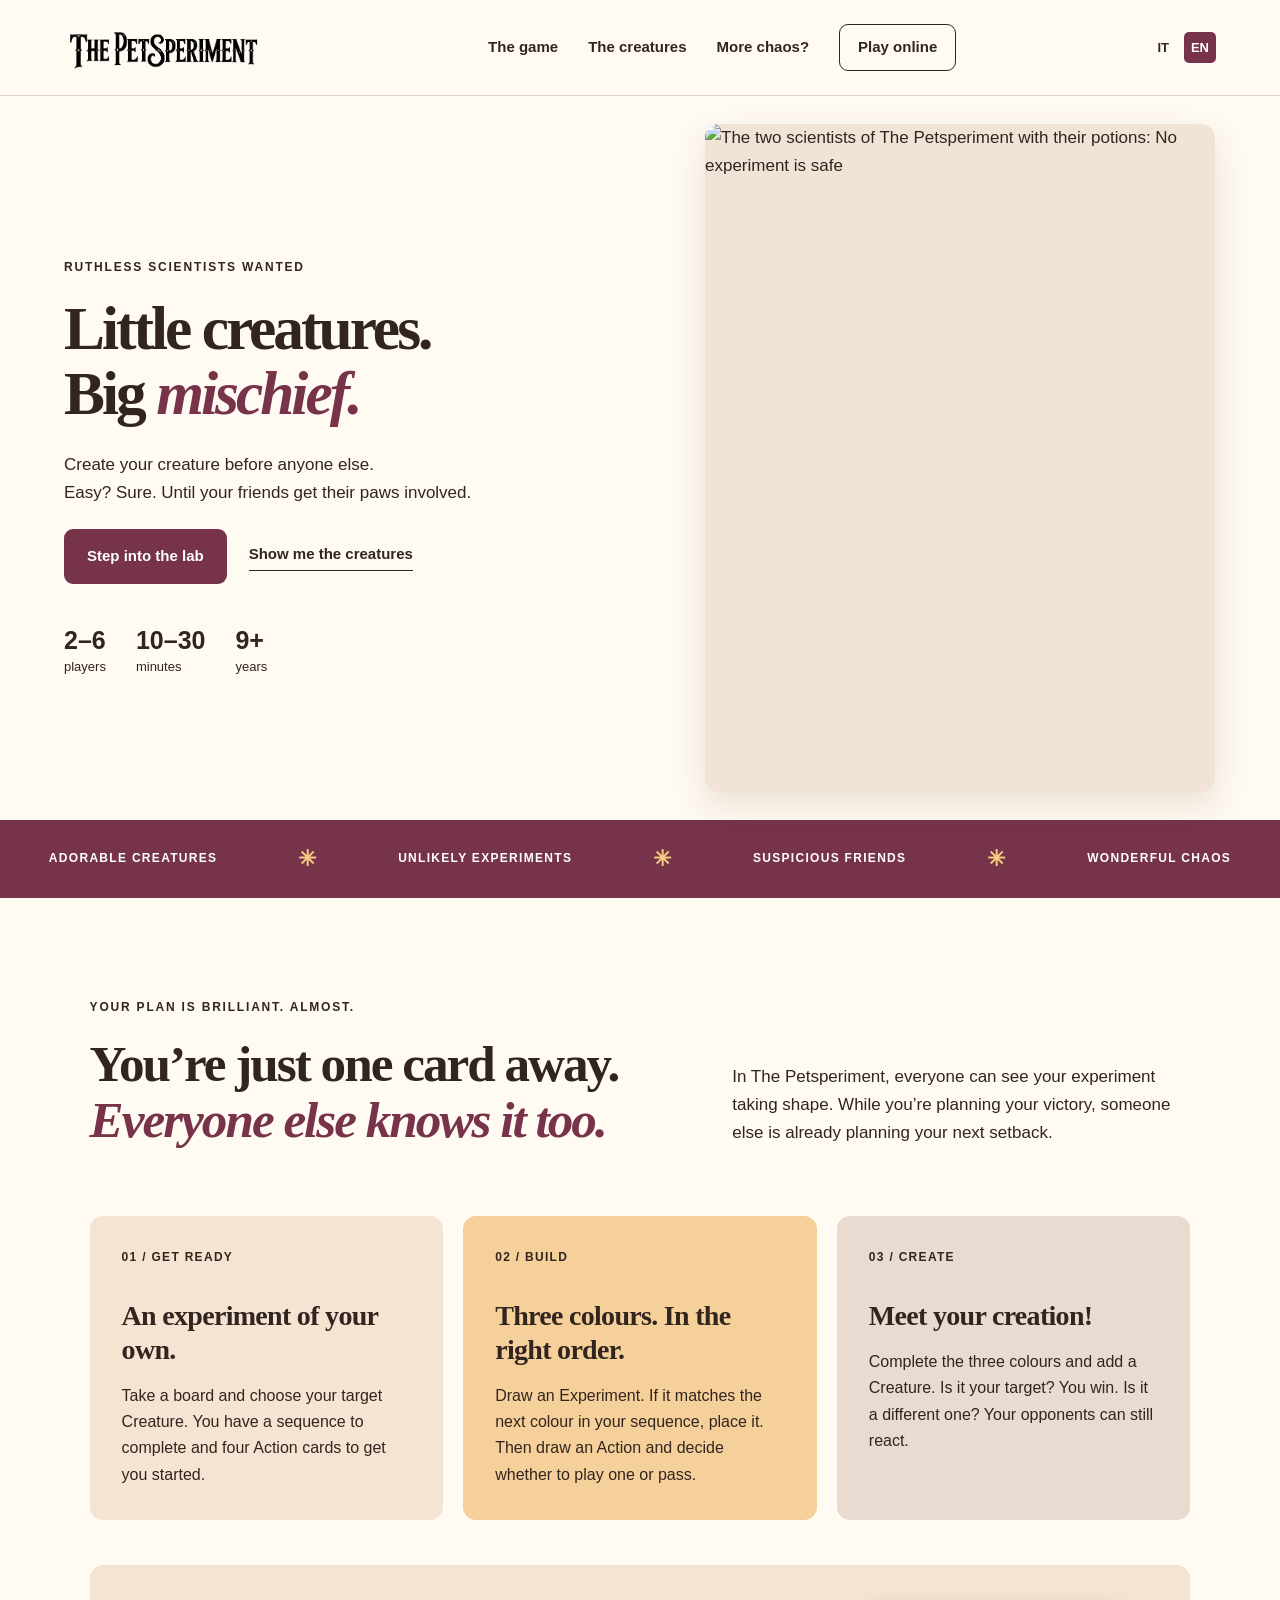
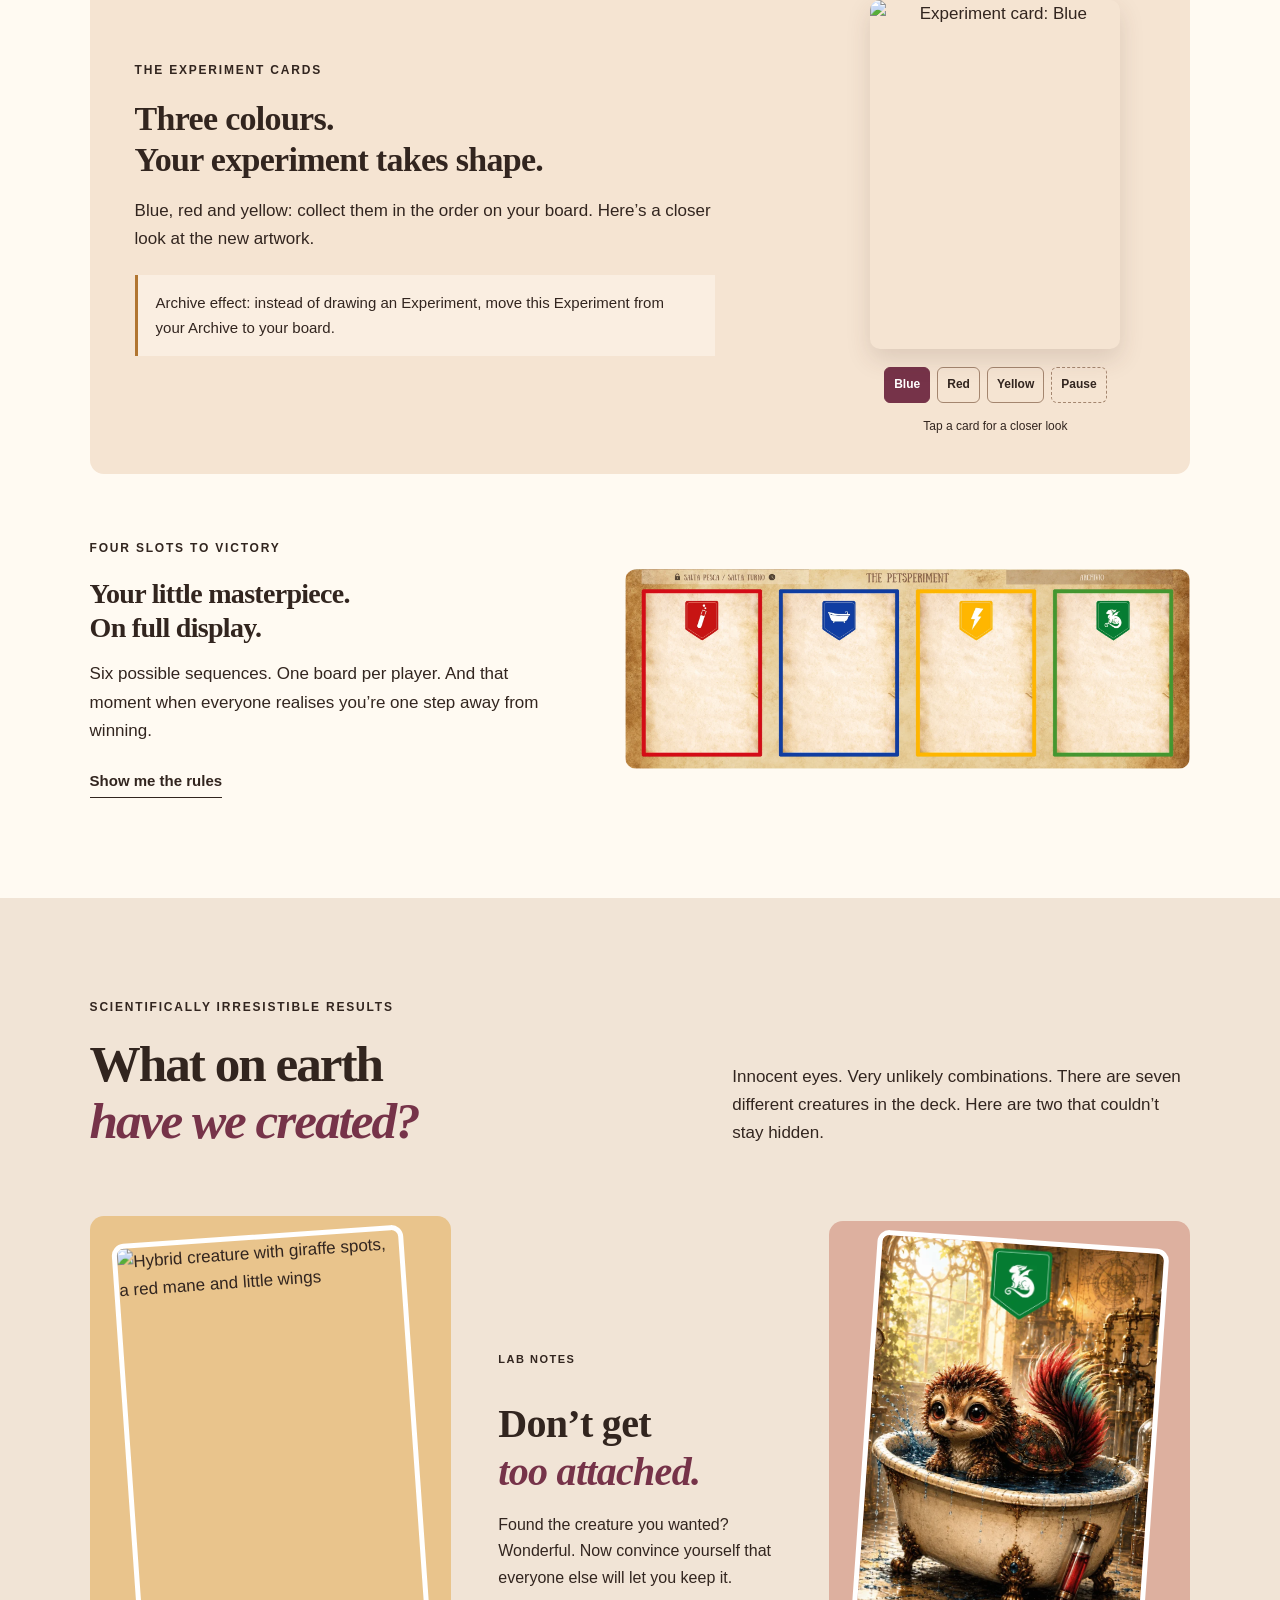
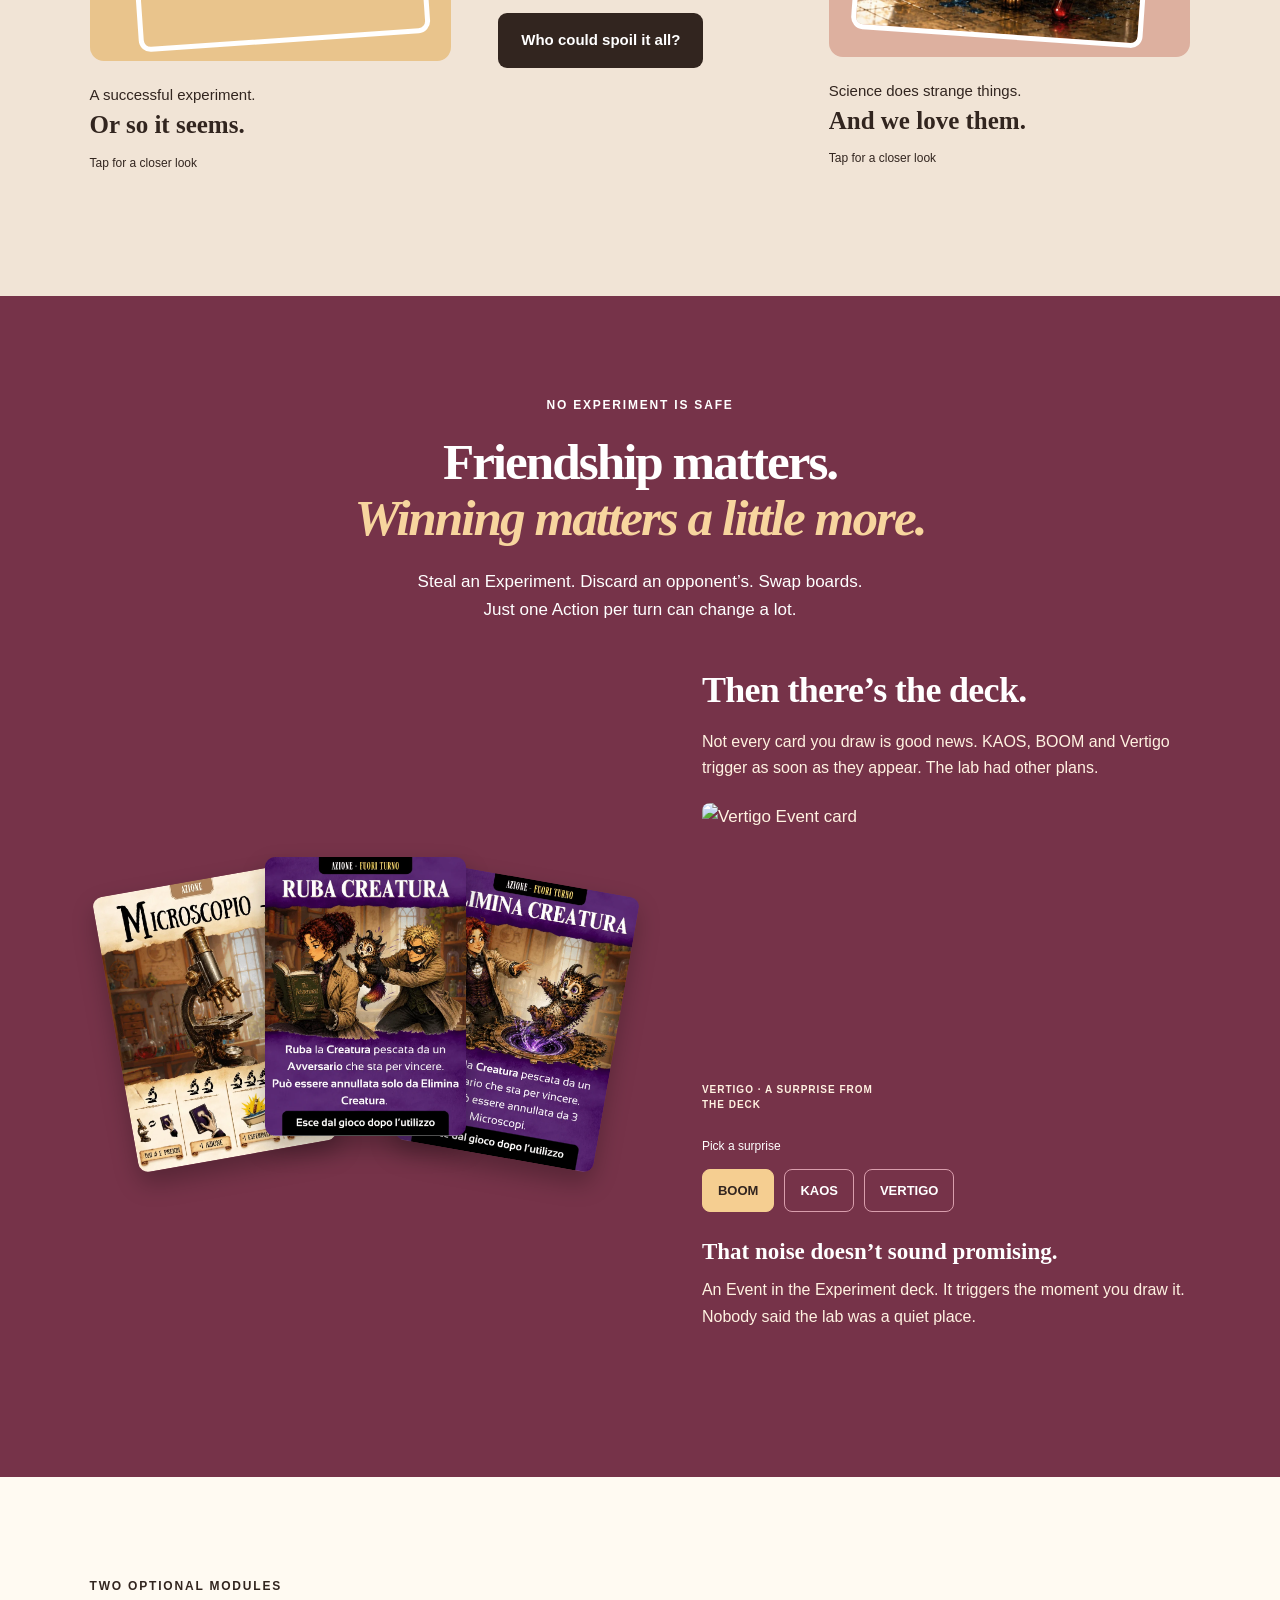
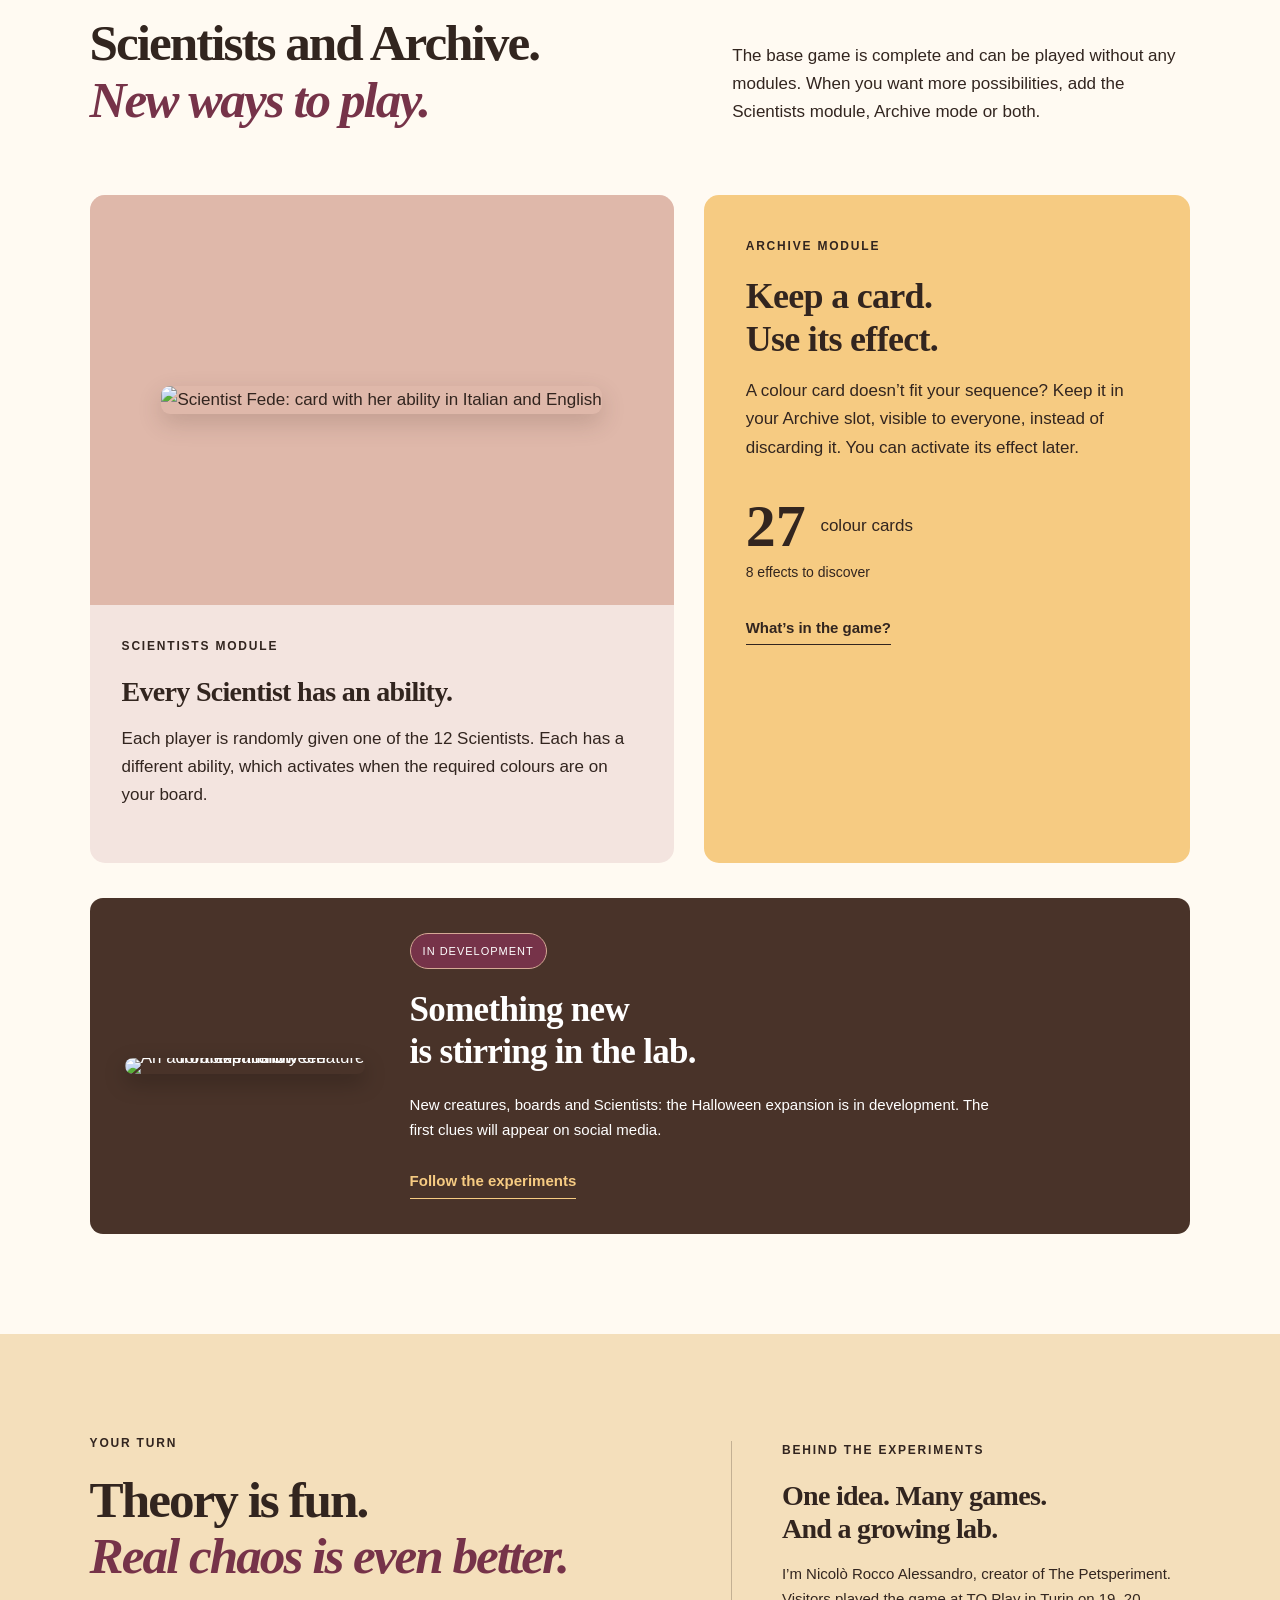
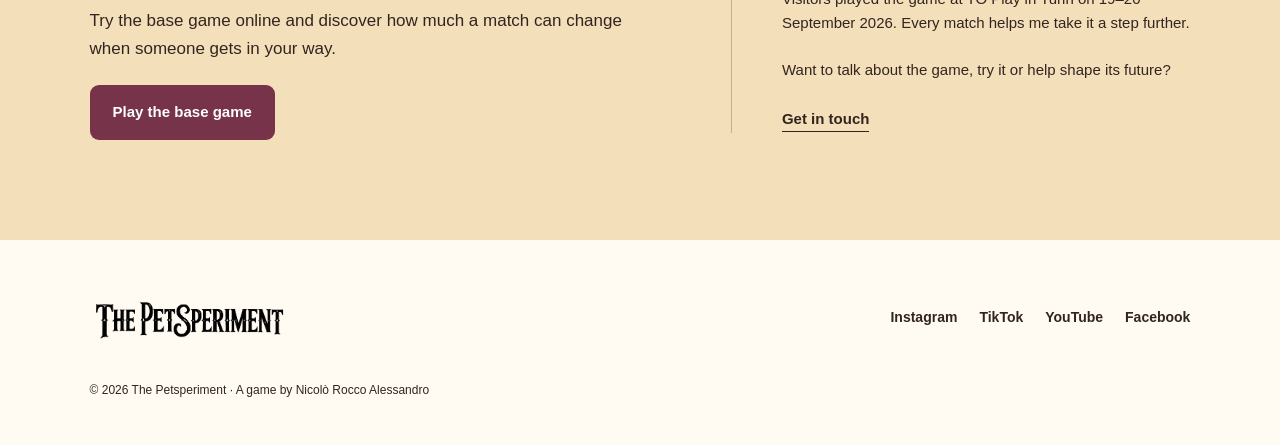
==== commit 607eb249: "Add files via upload" ====
--- a/index-en.html
+++ b/index-en.html
@@ -1,78 +1,14 @@
-<!doctype html>
-<html lang="en"><head><meta charset="utf-8"><meta name="viewport" content="width=device-width,initial-scale=1,viewport-fit=cover"><meta name="theme-color" content="#10271c"><meta name="description" content="Sei uno scienziato: completa la tua sequenza ed evoca la tua creatura prima degli altri — mentre tutti cercano di fermarti. Facile da imparare, veloce da giocare, per famiglie e amici dai 9 anni in su."><title>The PetSperiment — Competitive Card Game</title><link rel="icon" href="assets/favicon.png"><link rel="preconnect" href="https://fonts.googleapis.com"><link rel="preconnect" href="https://fonts.gstatic.com" crossorigin><link href="https://fonts.googleapis.com/css2?family=Cinzel:wght@600;700;900&display=swap" rel="stylesheet"><style>
-:root{--deep:#10271c;--green:#1f6c46;--paper:#efe1bd;--ink:#191a17;--gold:#b58b47;--red:#a53f39;--yellow:#d7ab34;--blue:#3e77a8;--violet:#6a4e8e;--orange:#d36c27;--line:rgba(20,35,26,.16);--max:1200px}*{box-sizing:border-box}html{scroll-behavior:smooth}body{margin:0;overflow-x:hidden;color:var(--ink);background:var(--paper);font-family:Georgia,"Times New Roman",serif}a{color:inherit;text-decoration:none}.wrap{width:min(var(--max),calc(100% - 34px));margin:auto}.topbar{position:fixed;z-index:50;top:0;left:0;right:0;border-bottom:1px solid rgba(255,255,255,.12);background:rgba(7,11,8,.72);backdrop-filter:blur(14px)}.nav{min-height:68px;display:flex;align-items:center;justify-content:space-between;gap:24px;color:#fff}.brand{font:900 22px/1 "Cinzel",Georgia,serif;letter-spacing:.02em;text-transform:uppercase}.brand span{color:#8fc9a8}.links{display:flex;gap:20px;align-items:center;font:800 11px/1 Arial,sans-serif;text-transform:uppercase;letter-spacing:.11em}.links a{opacity:.76}.links a:hover{opacity:1}.nav-cta{padding:10px 14px;border:1px solid rgba(255,255,255,.24);border-radius:999px;background:#1b6542}.nav-cta.toplay{background:#d36c27;border-color:#d36c27;margin-right:6px}.hero{min-height:94svh;position:relative;display:grid;align-items:end;color:#fff;background:#0b0f0c;overflow:hidden}.hero:before{content:"";position:absolute;inset:0;background:linear-gradient(90deg,rgba(4,8,5,.95) 0%,rgba(4,8,5,.74) 36%,rgba(4,8,5,.25) 72%,rgba(4,8,5,.52) 100%),linear-gradient(180deg,rgba(0,0,0,.02),rgba(0,0,0,.55)),url("assets/hero.webp") center/cover no-repeat}.hero-copy{position:relative;z-index:2;padding:130px 0 70px;max-width:760px}.eyebrow{display:flex;align-items:center;gap:10px;margin-bottom:16px;color:#c7dfd0;font:800 12px/1 Arial,sans-serif;text-transform:uppercase;letter-spacing:.17em}.eyebrow:before{content:"";width:34px;height:2px;background:#6fa683}h1,h2,h3,p{margin-top:0}h1{margin-bottom:22px;font-family:"Cinzel",Georgia,serif;font-size:clamp(60px,10vw,120px);line-height:.9;letter-spacing:.01em;text-transform:uppercase}.hero .tagline{max-width:690px;font-size:clamp(19px,2.1vw,25px);line-height:1.5;color:#f4eee4}.actions{display:flex;flex-wrap:wrap;gap:12px;margin-top:26px}.btn{min-height:50px;padding:0 20px;display:inline-flex;align-items:center;justify-content:center;border-radius:999px;border:1px solid rgba(255,255,255,.32);font:800 12px/1 Arial,sans-serif;text-transform:uppercase;letter-spacing:.09em;color:#fff}.btn.primary{background:#1a6944;border-color:#1a6944}.btn.light{background:#f4ead5;color:#162018;border-color:#f4ead5}.quick{position:relative;z-index:3;margin-top:-34px}.quick-grid{display:grid;grid-template-columns:repeat(4,1fr);gap:1px;background:#cdb987;border:1px solid #cdb987;box-shadow:0 18px 45px rgba(32,25,14,.18)}.stat{padding:22px 24px;background:#f7eed9}.stat b{display:block;font:900 26px/1 Arial,sans-serif;color:#173e2c;margin-bottom:5px}.stat span{font:700 11px/1.3 Arial,sans-serif;text-transform:uppercase;letter-spacing:.09em;color:#716957}.section{padding:82px 0}.paper{background:linear-gradient(rgba(255,255,255,.28),rgba(255,255,255,.08)),repeating-linear-gradient(0deg,rgba(71,53,27,.024) 0 1px,transparent 1px 4px),var(--paper)}.dark{color:#fff;background:radial-gradient(circle at 80% 15%,rgba(41,113,74,.2),transparent 30rem),#0d1510}.section-head{display:grid;grid-template-columns:.9fr 1.1fr;gap:50px;align-items:end;margin-bottom:34px}.kicker{font:800 12px/1 Arial,sans-serif;text-transform:uppercase;letter-spacing:.16em;color:var(--green)}.dark .kicker{color:#8fbea0}h2{margin:8px 0 0;font-size:clamp(38px,5vw,70px);line-height:.96;letter-spacing:-.045em}.lead{margin:0;font-size:19px;line-height:1.65;color:#4f4a40}.dark .lead{color:#c6d0c9}.panel{border:1px solid rgba(20,35,26,.15);background:rgba(255,250,237,.66);box-shadow:0 16px 40px rgba(53,38,17,.07)}.pad{padding:26px}.quote{margin:0;padding:28px;border-left:5px solid var(--green);background:#f7eed8;font-size:24px;line-height:1.5}.objective-grid{display:grid;grid-template-columns:1.1fr .9fr;gap:18px}.slot-row{display:grid;grid-template-columns:repeat(4,1fr);gap:10px;margin-top:18px}.slot{min-height:94px;border:1px solid rgba(0,0,0,.12);display:grid;place-items:center;font:900 14px/1 Arial,sans-serif;text-transform:uppercase;letter-spacing:.08em;background:#fff7e5}.slot.r{border-top:8px solid var(--red)}.slot.y{border-top:8px solid var(--yellow)}.slot.b{border-top:8px solid var(--blue)}.slot.c{border-top:8px solid var(--green)}.note{padding:18px;background:#173d2b;color:#fff;line-height:1.55}.note strong{color:#cce6d5}.steps{display:grid;grid-template-columns:repeat(4,1fr);gap:1px;background:#354039;border:1px solid #354039}.step{padding:24px;background:#152019;min-height:210px}.step small{display:block;margin-bottom:14px;color:#88b798;font:900 11px/1 Arial,sans-serif;text-transform:uppercase;letter-spacing:.12em}.step h3{font-size:25px;margin-bottom:8px}.step p{margin:0;color:#c6cec8;line-height:1.55}.tables{display:grid;gap:20px}.table-wrap{overflow:auto;border:1px solid var(--line);background:#f9f0dc}table{width:100%;border-collapse:collapse;min-width:700px}th,td{padding:12px 14px;border-bottom:1px solid rgba(22,35,26,.12);text-align:left;vertical-align:top}th{background:#173d2b;color:#fff;font:800 12px/1.2 Arial,sans-serif;text-transform:uppercase;letter-spacing:.06em}td{line-height:1.45}tr:last-child td{border-bottom:0}.card-grid{display:grid;grid-template-columns:repeat(3,1fr);gap:16px}.rule-card{padding:22px;border:1px solid var(--line);background:#f8efd9}.rule-card h3{margin-bottom:8px;font-size:24px}.rule-card p{margin:0;line-height:1.6;color:#5c574c}.badge{display:inline-block;margin-bottom:12px;padding:7px 10px;border-radius:999px;font:800 10px/1 Arial,sans-serif;text-transform:uppercase;letter-spacing:.09em;color:#fff;background:#235f41}.badge.violet{background:var(--violet)}.badge.orange{background:var(--orange)}.event-grid{display:grid;grid-template-columns:repeat(3,1fr);gap:16px}.event{padding:24px;border:2px solid #3b2b20;background:#17120e;color:#fff;box-shadow:inset 0 0 0 5px var(--orange)}.event h3{font-size:30px;margin-bottom:10px;color:#ffd3a5}.event p{margin:0;color:#ede6dd;line-height:1.6}.advanced{display:grid;grid-template-columns:1fr 1fr;gap:18px}.mod{padding:26px;border:1px solid rgba(255,255,255,.12);background:#152019}.mod h3{font-size:30px;margin-bottom:10px}.mod p{color:#c5cec7;line-height:1.6}.mod ul{padding-left:20px;color:#d4ddd6;line-height:1.6}.halloween{border:1px solid #5b2b17;background:linear-gradient(135deg,#1b100b,#26140b);color:#fff}.halloween .pad{padding:30px}.halloween h3{font-size:34px;color:#ffb066}.halloween p,.halloween li{color:#eee3d8;line-height:1.6}.cta{padding:70px 0;background:linear-gradient(135deg,#0d2a1d,#173d2b 58%,#0d2419);color:#fff}.cta-grid{display:grid;grid-template-columns:1fr .8fr;gap:42px;align-items:center}.cta h2{margin-top:0}.cta p{color:#dbe7df;font-size:18px;line-height:1.6}.social-cta{padding:60px 0;background:linear-gradient(135deg,#173d2b,#0d2a1d 60%,#0d1a12);color:#fff;text-align:center;position:relative;overflow:hidden}.social-cta:before{content:"";position:absolute;inset:0;background:radial-gradient(circle at 20% 20%,rgba(213,171,52,.12),transparent 40%),radial-gradient(circle at 80% 80%,rgba(211,108,39,.12),transparent 40%)}.social-cta-inner{position:relative;z-index:1}.social-cta h2{font-size:clamp(30px,4.5vw,46px);margin-bottom:10px}.social-cta p{max-width:560px;margin:0 auto 30px;font-size:18px;line-height:1.6;color:#dbe7df}.social-row{display:flex;justify-content:center;gap:16px;flex-wrap:wrap}.social-btn{display:inline-flex;align-items:center;gap:10px;padding:14px 22px;border-radius:999px;font:800 13px/1 Arial,sans-serif;text-transform:uppercase;letter-spacing:.06em;color:#fff;transition:transform .18s ease,box-shadow .18s ease;box-shadow:0 6px 18px rgba(0,0,0,.25)}.social-btn:hover{transform:translateY(-3px) scale(1.03);box-shadow:0 10px 26px rgba(0,0,0,.35)}.social-btn svg{width:22px;height:22px;flex-shrink:0}.social-btn.ig{background:linear-gradient(45deg,#f58529,#dd2a7b,#8134af,#515bd4)}.social-btn.tiktok{background:#000}.social-btn.yt{background:#ff0000}.social-btn.fb{background:#1877f2}.social-hint{margin-top:26px;font-size:13px;color:#9bc8aa;letter-spacing:.03em}.mini-social{display:flex;justify-content:center;gap:18px;padding:14px 0 0;flex-wrap:wrap}.mini-social a{display:inline-flex;align-items:center;gap:6px;font:800 11px/1 Arial,sans-serif;text-transform:uppercase;letter-spacing:.06em;color:#5c574c;opacity:.8}.mini-social a:hover{opacity:1}.mini-social svg{width:16px;height:16px}.contact-list{display:grid;gap:10px}.contact-list a,.contact-list div{padding:15px 17px;border:1px solid rgba(255,255,255,.15);background:rgba(255,255,255,.04);font-family:Arial,sans-serif;overflow-wrap:anywhere}footer{padding:20px 0;background:#070a08;color:#9da59f;font:12px Arial,sans-serif}footer .wrap{display:flex;justify-content:space-between;gap:15px;flex-wrap:wrap}@media(max-width:980px){.links{display:none}.quick-grid{grid-template-columns:1fr 1fr}.section-head,.objective-grid,.advanced,.cta-grid{grid-template-columns:1fr}.steps{grid-template-columns:1fr 1fr}.card-grid,.event-grid{grid-template-columns:1fr 1fr}}@media(max-width:620px){.wrap{width:min(var(--max),calc(100% - 22px))}.hero{min-height:780px}.hero:before{background:linear-gradient(180deg,rgba(5,9,6,.22),rgba(5,9,6,.40) 38%,rgba(5,9,6,.93) 72%,rgba(5,9,6,.98)),url("assets/hero.webp") 58% center/cover no-repeat}.hero-copy{padding:100px 0 42px}h1{font-size:54px;line-height:.87}.actions{display:grid}.btn{width:100%}.quick{margin-top:0}.quick-grid{grid-template-columns:1fr 1fr}.section{padding:58px 0}.section-head{gap:20px;margin-bottom:26px}h2{font-size:42px}.steps,.card-grid,.event-grid{grid-template-columns:1fr}.slot-row{grid-template-columns:1fr 1fr}.hero.hero-clean{height:calc(100vw*0.3636 + 64px);background-size:100% auto;background-position:center bottom;background-repeat:no-repeat;background-color:#0b0f0c;padding-top:64px;background-origin:content-box}}
-
-/* Halloween: leggibilità tabelle chiare */
-.halloween .table-wrap,
-.halloween .table-wrap table,
-.halloween .table-wrap tbody,
-.halloween .table-wrap td {
-  color:#171a17;
-}
-.halloween .table-wrap td {
-  background:#f8efd9;
-}
-.halloween .table-wrap tr:nth-child(even) td {
-  background:#f2e5c8;
-}
-
-
-.media-grid{display:grid;grid-template-columns:repeat(4,minmax(0,1fr));gap:16px}.media-card,.board-item{margin:0;border:1px solid rgba(23,61,43,.16);background:#f9f0dc;box-shadow:0 12px 28px rgba(45,31,14,.08);overflow:hidden}.media-card button,.board-item button{display:block;width:100%;padding:0;border:0;background:transparent;cursor:zoom-in}.media-card img,.board-item img{width:100%;height:auto}.media-card figcaption,.board-item figcaption{padding:10px 12px;font:800 11px/1.35 Arial,sans-serif;text-transform:uppercase;letter-spacing:.07em;color:#4d554d}.back-grid{display:grid;grid-template-columns:repeat(4,minmax(0,1fr));gap:16px;margin-bottom:34px}.board-grid{display:grid;grid-template-columns:repeat(2,minmax(0,1fr));gap:18px}.gallery-note{margin:0 0 22px;color:#5b564c;line-height:1.6}.lightbox{position:fixed;z-index:1000;inset:0;display:none;align-items:center;justify-content:center;padding:24px;background:rgba(4,6,5,.94)}.lightbox.open{display:flex}.lightbox img{max-width:94vw;max-height:92vh;width:auto;height:auto}.lightbox-close{position:fixed;right:18px;top:18px;width:46px;height:46px;border-radius:50%;border:1px solid rgba(255,255,255,.3);background:#142019;color:#fff;font:900 26px/1 Arial,sans-serif;cursor:pointer}@media(max-width:980px){.media-grid{grid-template-columns:repeat(3,1fr)}}@media(max-width:720px){.media-grid{grid-template-columns:repeat(2,1fr)}.back-grid,.board-grid{grid-template-columns:1fr 1fr}}@media(max-width:460px){.back-grid{grid-template-columns:1fr 1fr}.board-grid{grid-template-columns:1fr}.media-grid{gap:10px}}
-
-.gallery-group{margin-bottom:38px}.gallery-group-title{font-size:30px;margin:28px 0 12px}.purple-title{color:#5d3a7e}.compact-components{padding:34px 0}.compact-components-inner{display:flex;align-items:center;justify-content:space-between;gap:24px;padding:24px 26px;border:1px solid rgba(23,61,43,.15);background:rgba(255,250,237,.62)}.compact-components-inner h3{margin:5px 0 5px;font-size:25px}.compact-components-inner p{margin:0;color:#655f53}.summary-open{flex:0 0 auto;border:0;border-radius:999px;background:#173d2b;color:white;padding:14px 18px;font:800 11px/1 Arial,sans-serif;text-transform:uppercase;letter-spacing:.08em;cursor:pointer}.summary-modal{position:fixed;z-index:1100;inset:0;display:none;align-items:center;justify-content:center;padding:22px;background:rgba(4,6,5,.86)}.summary-modal.open{display:flex}.summary-dialog{position:relative;width:min(920px,96vw);max-height:90vh;overflow:auto;background:#f4e7c8;color:#171a17;border:1px solid #b89457;box-shadow:0 25px 80px rgba(0,0,0,.45)}.summary-dialog-inner{padding:28px}.summary-dialog h2{font-size:38px;margin:4px 0 18px}.summary-dialog h3{margin:24px 0 10px}.summary-close{position:sticky;float:right;top:12px;right:12px;width:42px;height:42px;border-radius:50%;border:1px solid rgba(0,0,0,.18);background:#173d2b;color:#fff;font:900 24px/1 Arial,sans-serif;cursor:pointer;z-index:2}.summary-dialog .table-wrap{margin-top:12px}.summary-mini{margin-top:16px;padding:16px;background:#173d2b;color:#fff;line-height:1.6}@media(max-width:720px){.compact-components-inner{align-items:flex-start;flex-direction:column}.summary-open{width:100%}.summary-dialog-inner{padding:20px}.summary-dialog h2{font-size:31px}}
-
-.sr-only{position:absolute!important;width:1px!important;height:1px!important;padding:0!important;margin:-1px!important;overflow:hidden!important;clip:rect(0,0,0,0)!important;white-space:nowrap!important;border:0!important}
-.hero.hero-clean{min-height:0;display:block;background-color:#0b0f0c;background-image:url("assets/hero.webp");background-repeat:no-repeat;background-position:center bottom;background-size:100% auto;background-origin:content-box;padding-top:68px;height:calc(100vw*0.3636 + 68px)}
-.hero.hero-clean:before{display:none}
-.business-card-section{
-  padding:58px 0;
-  background:#0b0f0c;
-}
-.business-card-section img{
-  width:100%;
-  border:1px solid rgba(255,255,255,.14);
-  box-shadow:0 20px 55px rgba(0,0,0,.34);
-}
-@media(max-width:620px){
-
-  .business-card-section{padding:34px 0}
-}
-
-
-.menu-toggle{display:none;width:46px;height:42px;border:0;background:transparent;padding:8px;cursor:pointer}.menu-toggle span{display:block;height:3px;margin:5px 0;border-radius:3px;background:#fff}.mobile-menu{display:none}.progress-badge{display:inline-block;margin:0 0 14px;padding:8px 13px;border-radius:999px;background:#ff9d20;color:#1b100b;font:900 11px/1 Arial,sans-serif;letter-spacing:.12em}.scientist-grid{display:grid;grid-template-columns:repeat(3,minmax(0,1fr));gap:18px}.scientist-card{overflow:hidden;border:1px solid rgba(23,61,43,.16);background:#f8efd9;box-shadow:0 12px 28px rgba(45,31,14,.08)}.scientist-img{display:block;width:100%;padding:0;border:0;background:transparent;cursor:zoom-in}.scientist-img img{display:block;width:100%;height:auto}.scientist-copy{padding:18px}.scientist-top{display:flex;gap:10px;align-items:flex-start;justify-content:space-between;flex-wrap:wrap}.scientist-top h3{margin:0;font-size:25px}.req{display:inline-block;padding:7px 9px;border-radius:999px;background:#173d2b;color:#fff;font:800 10px/1 Arial,sans-serif;text-transform:uppercase;letter-spacing:.05em}.scientist-copy p{margin:12px 0 0;line-height:1.55;color:#4e493f}
-@media(max-width:980px){.menu-toggle{display:block}.mobile-menu{position:absolute;top:68px;left:0;right:0;padding:10px 17px 18px;background:rgba(7,11,8,.98);border-top:1px solid rgba(255,255,255,.1);box-shadow:0 18px 35px rgba(0,0,0,.35)}.mobile-menu.open{display:grid}.mobile-menu a{padding:14px 4px;border-bottom:1px solid rgba(255,255,255,.1);color:#fff;font:800 12px/1 Arial,sans-serif;text-transform:uppercase;letter-spacing:.08em}.mobile-menu a:last-child{border-bottom:0}.mobile-menu b{float:right;color:#ffad43;font-size:9px}.scientist-grid{grid-template-columns:repeat(2,1fr)}}
-@media(max-width:620px){.hero.hero-clean{aspect-ratio:auto;height:calc(100vw*0.3636 + 64px);background-size:100% auto;background-position:center bottom;background-repeat:no-repeat;background-color:#0b0f0c;padding-top:64px;background-origin:content-box}.board-grid{display:flex;overflow-x:auto;gap:12px;scroll-snap-type:x mandatory;padding:0 8vw 14px 0;scrollbar-width:none}.board-grid::-webkit-scrollbar{display:none}.board-item{flex:0 0 88%;scroll-snap-align:center}.scientist-grid{grid-template-columns:1fr}.scientist-card{display:grid;grid-template-columns:42% 58%}.scientist-copy{padding:14px}.scientist-top h3{font-size:22px}.req{font-size:9px}.scientist-copy p{font-size:14px}.progress-badge{position:relative;z-index:2}}
-
-</style></head><body>
-<header class="topbar"><div class="wrap nav"><a class="brand" href="#top">The <span>PetSperiment</span></a><nav class="links"><a href="#identita">The Game</a><a href="#regole">Rules</a><a href="#azioni">Cards</a><a href="#plance">Boards</a><a href="#galleria-carte">Gallery</a><a href="#moduli">Modules</a><a href="#halloween">Halloween</a><a class="nav-cta toplay" href="#toplay">TO Play</a><a class="nav-cta" href="https://thepetsperiment.rokkonick.workers.dev">Play online</a><a href="index.html" style="opacity:.6;font-size:10px;margin-left:4px" title="Versione italiana">IT</a></nav><button class="menu-toggle" id="menuToggle" type="button" aria-label="Open menu" aria-expanded="false"><span></span><span></span><span></span></button></div><div class="mobile-menu" id="mobileMenu"><a href="#identita">The Game</a><a href="#regole">Rules</a><a href="#azioni">Cards</a><a href="#plance">Boards</a><a href="#galleria-carte">Gallery</a><a href="#scienziati">Scientists</a><a href="#moduli">Modules</a><a href="#halloween">Halloween</a><a href="#toplay">TO Play</a><a href="#social">Social</a><a href="https://thepetsperiment.rokkonick.workers.dev">Play online</a><a href="index.html">🇮🇹 Italiano</a></div></header>
-<section class="hero hero-clean" id="top" aria-label="The PetSperiment"><h1 class="sr-only">The PetSperiment</h1></section>
-<div class="wrap quick" id="identita"><div class="quick-grid"><div class="stat"><b>2–4</b><span>players<br>up to 6 in the physical version</span></div><div class="stat"><b>10–30</b><span>minutes</span></div><div class="stat"><b>9+</b><span>age</span></div><div class="stat"><b>Base</b><span>+ optional advanced modules</span></div></div><div class="mini-social"><a href="https://www.instagram.com/thepetsperiment/" target="_blank" rel="noopener"><svg viewBox="0 0 24 24" fill="currentColor"><path d="M12 2.16c3.2 0 3.58.01 4.85.07 1.17.05 1.8.24 2.22.41.56.21.96.47 1.38.89.42.42.68.82.89 1.38.17.42.36 1.05.41 2.22.06 1.27.07 1.65.07 4.85s-.01 3.58-.07 4.85c-.05 1.17-.24 1.8-.41 2.22-.21.56-.47.96-.89 1.38-.42.42-.82.68-1.38.89-.42.17-1.05.36-2.22.41-1.27.06-1.65.07-4.85.07s-3.58-.01-4.85-.07c-1.17-.05-1.8-.24-2.22-.41-.56-.21-.96-.47-1.38-.89-.42-.42-.68-.82-.89-1.38-.17-.42-.36-1.05-.41-2.22-.06-1.27-.07-1.65-.07-4.85s.01-3.58.07-4.85c.05-1.17.24-1.8.41-2.22.21-.56.47-.96.89-1.38.42-.42.82-.68 1.38-.89.42-.17 1.05-.36 2.22-.41 1.27-.06 1.65-.07 4.85-.07M12 0C8.74 0 8.33.01 7.05.07 5.78.13 4.9.33 4.14.63c-.79.31-1.46.72-2.13 1.38C1.35 2.68.94 3.35.63 4.14.33 4.9.13 5.78.07 7.05.01 8.33 0 8.74 0 12s.01 3.67.07 4.95c.06 1.27.26 2.15.56 2.91.31.79.72 1.46 1.38 2.13.67.66 1.34 1.07 2.13 1.38.76.3 1.64.5 2.91.56C8.33 23.99 8.74 24 12 24s3.67-.01 4.95-.07c1.27-.06 2.15-.26 2.91-.56.79-.31 1.46-.72 2.13-1.38.66-.67 1.07-1.34 1.38-2.13.3-.76.5-1.64.56-2.91.06-1.28.07-1.69.07-4.95s-.01-3.67-.07-4.95c-.06-1.27-.26-2.15-.56-2.91a5.87 5.87 0 0 0-1.38-2.13A5.87 5.87 0 0 0 19.86.63c-.76-.3-1.64-.5-2.91-.56C15.67.01 15.26 0 12 0zm0 5.84A6.16 6.16 0 1 0 18.16 12 6.16 6.16 0 0 0 12 5.84zm0 10.16A4 4 0 1 1 16 12a4 4 0 0 1-4 4zm6.41-10.4a1.44 1.44 0 1 1-1.44-1.44 1.44 1.44 0 0 1 1.44 1.44z"/></svg>Instagram</a><a href="https://www.tiktok.com/@thepetsperiment" target="_blank" rel="noopener"><svg viewBox="0 0 24 24" fill="currentColor"><path d="M16.6 5.82c-1.01-.87-1.6-2.14-1.6-3.52h-3.4v13.62a2.59 2.59 0 1 1-2.6-2.6c.19 0 .38.02.56.05V9.98a6.19 6.19 0 0 0-.56-.02A6.06 6.06 0 1 0 15.02 16V9.4a8.5 8.5 0 0 0 4.6 1.35V7.35a4.85 4.85 0 0 1-3.02-1.53z"/></svg>TikTok</a><a href="https://www.youtube.com/@ThePetsperiment" target="_blank" rel="noopener"><svg viewBox="0 0 24 24" fill="currentColor"><path d="M23.5 6.19a3.02 3.02 0 0 0-2.12-2.14C19.5 3.5 12 3.5 12 3.5s-7.5 0-9.38.55A3.02 3.02 0 0 0 .5 6.19 31.6 31.6 0 0 0 0 12a31.6 31.6 0 0 0 .5 5.81 3.02 3.02 0 0 0 2.12 2.14C4.5 20.5 12 20.5 12 20.5s7.5 0 9.38-.55a3.02 3.02 0 0 0 2.12-2.14A31.6 31.6 0 0 0 24 12a31.6 31.6 0 0 0-.5-5.81zM9.6 15.6V8.4l6.4 3.6z"/></svg>YouTube</a><a href="https://www.facebook.com/thepetsperiment" target="_blank" rel="noopener"><svg viewBox="0 0 24 24" fill="currentColor"><path d="M22 12a10 10 0 1 0-11.56 9.88v-6.99H7.9V12h2.54V9.8c0-2.5 1.49-3.89 3.78-3.89 1.1 0 2.24.2 2.24.2v2.46h-1.26c-1.24 0-1.63.77-1.63 1.56V12h2.78l-.44 2.89h-2.34v6.99A10 10 0 0 0 22 12z"/></svg>Facebook</a></div></div>
-<main>
-<section class="section paper"><div class="wrap"><div class="section-head"><div><div class="kicker">Game Identity</div><h2>Easy to learn. Hard to put down.</h2></div><p class="lead">You're a scientist: complete your sequence and summon your creature before everyone else. But your board is out in the open for everyone to see — and they'll all do everything they can to stop you. Learn it in a minute, play a round in twenty.<br><br><span style="opacity:.7;font-size:.82em">For genre fans: a high-interaction take-that card filler, with optional advanced modules.</span></p></div><blockquote class="quote">Every player is a scientist who must complete their sequence and summon their creature. The board is always visible to everyone: everyone knows when you're about to win — and when to strike.</blockquote></div></section>
-<section class="section paper" id="regole"><div class="wrap"><div class="section-head"><div><div class="kicker">Objective</div><h2>3 colors in the exact order + 1 Creature.</h2></div><p class="lead">The first player to fill all 4 slots on their board wins. The creature chosen at the start of the game can make the win automatic.</p></div><div class="objective-grid"><div class="panel pad"><h3>The board</h3><p>Each board shows one of the 6 possible orderings of Red, Yellow and Blue, plus the Creature slot.</p><div class="slot-row"><div class="slot r">Red</div><div class="slot y">Yellow</div><div class="slot b">Blue</div><div class="slot c">Creature</div></div></div><div class="note"><strong>When you draw a Creature with all 3 colors already placed:</strong><br><br>If it's the target Creature chosen at the start of the game, the win is automatic.<br><br>If it's a different Creature, you still win — but a reaction window may open with Steal Creature or Discard Creature.</div></div></div></section>
-<section class="section paper" id="plance"><div class="wrap"><div class="section-head"><div><div class="kicker">The 6 Boards</div><h2>Each player uses one.</h2></div><p class="lead">Each board shows one of the six possible color sequences, plus the Creature slot.</p></div><div class="board-grid"><figure class="board-item"><button class="zoomable" data-full="assets/boards/plancia-1.webp" aria-label="Open Board 1"><img src="assets/boards/plancia-1.webp" loading="lazy" alt="Board 1 of The PetSperiment"></button><figcaption>Board 1</figcaption></figure><figure class="board-item"><button class="zoomable" data-full="assets/boards/plancia-2.webp" aria-label="Open Board 2"><img src="assets/boards/plancia-2.webp" loading="lazy" alt="Board 2 of The PetSperiment"></button><figcaption>Board 2</figcaption></figure><figure class="board-item"><button class="zoomable" data-full="assets/boards/plancia-3.webp" aria-label="Open Board 3"><img src="assets/boards/plancia-3.webp" loading="lazy" alt="Board 3 of The PetSperiment"></button><figcaption>Board 3</figcaption></figure></div><p class="gallery-note" style="margin-top:14px">There are 6 different sequences in total: you'll discover the other 3 by playing or by following us on social media.</p></div></section><section class="section dark"><div class="wrap"><div class="section-head"><div><div class="kicker">Setup and Turn</div><h2>How a turn works</h2></div><p class="lead">Each player takes a board, chooses a target Creature, the two decks are shuffled separately and everyone draws 4 Action cards. The player who looks most like a scientist goes first; ties go to the youngest.</p></div><div class="steps"><div class="step"><small>Setup</small><h3>Board + Creature</h3><p>The color sequence is visible to everyone. The target Creature is your personal starting choice.</p></div><div class="step"><small>Phase 1</small><h3>Draw Experiment</h3><p>If it's the color of your next slot, you place it; otherwise it goes to the discard pile.</p></div><div class="step"><small>Phase 2</small><h3>Draw Action</h3><p>Add a card to your hand. Maximum 7 cards at the end of the turn.</p></div><div class="step"><small>Phase 3</small><h3>Play / Pass</h3><p>Play a single Action, or pass.</p></div></div></div></section>
-<section class="section paper compact-components"><div class="wrap"><div class="compact-components-inner"><div><div class="kicker">Components</div><h3>Want to see the deck quantities and composition?</h3><p>Want the exact numbers for each deck? Check the summary.</p></div><button class="summary-open" id="summaryOpen" type="button">See card summary</button></div></div></section>
-<section class="section paper" id="azioni"><div class="wrap"><div class="section-head"><div><div class="kicker">The Cards</div><h2>The game's cards</h2></div><p class="lead">Every card is illustrated and shows its own effect. You'll find a selection of them in the gallery below. Only one Action card per turn, except for the exceptions the rules allow.</p></div><div class="card-grid"><article class="rule-card"><span class="badge">Actions</span><p>Microscope, Discard/Steal Experiment, Skip Turn, Skip Draw, Swap, Draw Experiment. The Microscope is the most versatile: 4 uses plus a defense.</p></article><article class="rule-card"><span class="badge violet">Out-of-turn Actions</span><p>Steal Creature and Discard Creature are played out of turn when an opponent is about to win. Reverse flips the phases of your turn. Extremely rare: they leave the game for good after use.</p></article><article class="rule-card"><span class="badge orange">Event Cards</span><h3>KAOS, BOOM, Vertigo</h3><p>They stay in the Experiment deck but aren't placed: they trigger the moment they're drawn and can flip the game around.</p></article></div></div></section>
-<section class="section dark"><div class="wrap"><div class="section-head"><div><div class="kicker">Reaction Window</div><h2>When someone is about to win, the game can still change.</h2></div><p class="lead">If the drawn Creature isn't the target one, the following players in turn order can use Steal or Discard Creature. A chain of reactions is possible. Whoever is the target of Skip Turn can't react.</p></div></div></section>
-<section class="section paper" id="galleria-carte"><div class="wrap"><div class="section-head"><div><div class="kicker">Real Game Cards</div><h2>A taste of the cards.</h2></div><p class="lead">Experiments, Creatures, purple out-of-turn Actions, and regular Actions — just a few, to give you a feel for the style. You'll discover the rest by playing or by following us on social media.</p></div>
-<h3 class="gallery-group-title">Deck backs</h3><div class="back-grid"><figure class="media-card"><button class="zoomable" data-full="assets/cards/37x.webp"><img src="assets/cards/37x.webp" loading="lazy" alt="Experiment back"></button><figcaption>Experiment back</figcaption></figure><figure class="media-card"><button class="zoomable" data-full="assets/cards/7x.webp"><img src="assets/cards/7x.webp" loading="lazy" alt="Creature back"></button><figcaption>Creature back</figcaption></figure><figure class="media-card"><button class="zoomable" data-full="assets/cards/45x.webp"><img src="assets/cards/45x.webp" loading="lazy" alt="Action back"></button><figcaption>Action back</figcaption></figure><figure class="media-card"><button class="zoomable" data-full="assets/cards/12x.webp"><img src="assets/cards/12x.webp" loading="lazy" alt="Scientist back"></button><figcaption>Scientist back</figcaption></figure></div>
-<h3 class="gallery-group-title">Experiment Cards</h3><p class="gallery-note">These include the Experiment/Archive artwork provided and the Event cards from the Experiment deck.</p><div class="media-grid gallery-group"><figure class="media-card"><button class="zoomable" data-full="assets/cards/171.webp"><img src="assets/cards/171.webp" loading="lazy" alt="Experiment card 1"></button></figure><figure class="media-card"><button class="zoomable" data-full="assets/cards/178.webp"><img src="assets/cards/178.webp" loading="lazy" alt="Experiment card 2"></button></figure></div>
-<h3 class="gallery-group-title">Creatures</h3><p class="gallery-note">There are 7 in total: here we only show you a taste.</p><div class="media-grid gallery-group"><figure class="media-card"><button class="zoomable" data-full="assets/cards/185.webp"><img src="assets/cards/185.webp" loading="lazy" alt="Creature 1"></button></figure><figure class="media-card"><button class="zoomable" data-full="assets/cards/186.webp"><img src="assets/cards/186.webp" loading="lazy" alt="Creature 2"></button></figure></div>
-<h3 class="gallery-group-title purple-title">Purple Actions</h3><p class="gallery-note">There's <strong>1 copy of each type</strong>. Once played, they <strong>leave the game for good</strong>. Steal Creature and Discard Creature are used out of turn; Reverse is played at the start of your own turn.</p><div class="media-grid gallery-group"><figure class="media-card"><button class="zoomable" data-full="assets/cards/1x-2.webp"><img src="assets/cards/1x-2.webp" loading="lazy" alt="Steal Creature"></button></figure><figure class="media-card"><button class="zoomable" data-full="assets/cards/1x.webp"><img src="assets/cards/1x.webp" loading="lazy" alt="Discard Creature"></button></figure><figure class="media-card"><button class="zoomable" data-full="assets/cards/1x-3.webp"><img src="assets/cards/1x-3.webp" loading="lazy" alt="Reverse"></button></figure></div>
-<h3 class="gallery-group-title">Regular Actions</h3><p class="gallery-note">There are more in total: you'll discover the rest by playing or by following us on social media.</p><div class="media-grid gallery-group"><figure class="media-card"><button class="zoomable" data-full="assets/cards/18x.webp"><img src="assets/cards/18x.webp" loading="lazy" alt="Microscope"></button></figure><figure class="media-card"><button class="zoomable" data-full="assets/cards/2x-2.webp"><img src="assets/cards/2x-2.webp" loading="lazy" alt="Draw Experiment"></button></figure><figure class="media-card"><button class="zoomable" data-full="assets/cards/2x.webp"><img src="assets/cards/2x.webp" loading="lazy" alt="Skip Turn"></button></figure></div>
-<h3 class="gallery-group-title">Scientists</h3><p class="gallery-note">There are 12 in total, each with their own secret ability. We're only showing you 2: you'll discover the rest by playing — or by following us on social media.</p><div class="media-grid gallery-group"><figure class="media-card"><button class="zoomable" data-full="assets/cards/199.webp"><img src="assets/cards/199.webp" loading="lazy" alt="Scientist 1"></button></figure><figure class="media-card"><button class="zoomable" data-full="assets/cards/200.webp"><img src="assets/cards/200.webp" loading="lazy" alt="Scientist 2"></button></figure></div>
-</div></section><section class="section dark" id="moduli"><div class="wrap"><div class="section-head"><div><div class="kicker">Advanced Modules</div><h2>Play with Scientists and Archive mode.</h2></div><p class="lead">Archive and Scientists can be added separately or together to the base game, for a deeper, more strategic match.</p></div><div class="advanced"><article class="mod"><h3>Archive Mode</h3><p>Unhelpful color cards can be kept in 1 personal slot, visible to everyone, to trigger its effect at the right moment.</p><p style="margin:10px 0 0;color:#c5cec7">27 cards, 8 different effects to discover by playing.</p></article><article class="mod"><h3>Scientists Mode</h3><p>Each player gets 1 random Scientist, with an ability that triggers when you have the right colors on your board.</p><p style="margin:10px 0 0;color:#c5cec7">12 Scientists, 12 secret abilities.</p></article></div></div></section>
-<section class="section paper"><div class="wrap"><div class="section-head"><div><div class="kicker">Archive — Effects</div><h2>27 color cards, 8 secret effect types.</h2></div><p class="lead">Every Archive color card hides one of 8 possible different effects, spread across the 9 red, 9 yellow and 9 blue cards. You'll discover which by playing — or by following us on social media for a few hints.</p></div></div></section>
-<section class="section paper" id="scienziati"><div class="wrap"><div class="section-head"><div><div class="kicker">Scientists</div><h2>12 Scientists, 12 secret abilities.</h2></div><p class="lead">Advanced module. Each player gets 1 random Scientist. The ability triggers when you have the right colors on your board — which ones exactly, and what they do, you'll discover by playing.</p></div><div class="note" style="border-radius:0"><strong>A taste:</strong> you'll find 2 of them in the gallery above. The other 10 stay a secret — follow us on social media for previews.</div></div></section>
-<section class="section paper" id="halloween"><div class="wrap"><div class="halloween"><div class="pad"><div class="progress-badge">IN DEVELOPMENT</div><div class="kicker" style="color:#ffac63">Upcoming Halloween Expansion</div><h3>Something dark is brewing in the lab.</h3><p style="margin:0 0 18px">A new Halloween-themed expansion is in development: new boards, new creatures, new Scientists, and at least one card you won't want to draw first. We won't say more here.</p><p style="margin:0;color:#eee3d8">Want to know more before everyone else? <a href="#toplay" style="color:#ffac63;text-decoration:underline">Come find us at TO Play</a> or follow us on social media — that's where the first reveals will drop.</p></div></div></div></section>
-
-
-<section class="business-card-section" aria-label="The PetSperiment">
-  <div class="wrap">
-    <img src="assets/business-card.webp" alt="The PetSperiment — Nicolò Rocco Alessandro, contatti" loading="lazy">
-  </div>
-</section>
-<section class="section paper" id="toplay"><div class="wrap"><div class="section-head"><div><div class="kicker">Event</div><h2>See you at TO Play!</h2></div><p class="lead">The PetSperiment will be at <strong>TO Play — Turin's Game Fair</strong>, on <strong>September 19–20, 2026</strong>. Come try the prototype live: every bit of feedback is precious and welcome — it helps make the game better.</p></div><div class="panel pad" style="display:flex;gap:24px;align-items:center;flex-wrap:wrap;justify-content:center"><img src="https://www.toplaytorino.it/img/logo-toplay.png" alt="TO Play Torino logo" style="max-width:260px;width:100%;height:auto"><div style="flex:1;min-width:240px"><h3 style="margin:0 0 8px;font-size:26px">September 19–20, 2026</h3><p style="margin:0;color:#5c574c;line-height:1.6">Try the game, tell me your impressions and leave me some feedback: it's the best way to help The PetSperiment grow.</p></div></div></div></section>
-<section class="social-cta" id="social"><div class="wrap social-cta-inner"><h2>The lab doesn't stop here. 🧪</h2><p>Creatures, cards, behind-the-scenes and all the secrets you won't find here: they drop first on social media. Follow us — before your opponent finds them instead of you.</p><div class="social-row"><a class="social-btn ig" href="https://www.instagram.com/thepetsperiment/" target="_blank" rel="noopener"><svg viewBox="0 0 24 24" fill="currentColor"><path d="M12 2.16c3.2 0 3.58.01 4.85.07 1.17.05 1.8.24 2.22.41.56.21.96.47 1.38.89.42.42.68.82.89 1.38.17.42.36 1.05.41 2.22.06 1.27.07 1.65.07 4.85s-.01 3.58-.07 4.85c-.05 1.17-.24 1.8-.41 2.22-.21.56-.47.96-.89 1.38-.42.42-.82.68-1.38.89-.42.17-1.05.36-2.22.41-1.27.06-1.65.07-4.85.07s-3.58-.01-4.85-.07c-1.17-.05-1.8-.24-2.22-.41-.56-.21-.96-.47-1.38-.89-.42-.42-.68-.82-.89-1.38-.17-.42-.36-1.05-.41-2.22-.06-1.27-.07-1.65-.07-4.85s.01-3.58.07-4.85c.05-1.17.24-1.8.41-2.22.21-.56.47-.96.89-1.38.42-.42.82-.68 1.38-.89.42-.17 1.05-.36 2.22-.41 1.27-.06 1.65-.07 4.85-.07M12 0C8.74 0 8.33.01 7.05.07 5.78.13 4.9.33 4.14.63c-.79.31-1.46.72-2.13 1.38C1.35 2.68.94 3.35.63 4.14.33 4.9.13 5.78.07 7.05.01 8.33 0 8.74 0 12s.01 3.67.07 4.95c.06 1.27.26 2.15.56 2.91.31.79.72 1.46 1.38 2.13.67.66 1.34 1.07 2.13 1.38.76.3 1.64.5 2.91.56C8.33 23.99 8.74 24 12 24s3.67-.01 4.95-.07c1.27-.06 2.15-.26 2.91-.56.79-.31 1.46-.72 2.13-1.38.66-.67 1.07-1.34 1.38-2.13.3-.76.5-1.64.56-2.91.06-1.28.07-1.69.07-4.95s-.01-3.67-.07-4.95c-.06-1.27-.26-2.15-.56-2.91a5.87 5.87 0 0 0-1.38-2.13A5.87 5.87 0 0 0 19.86.63c-.76-.3-1.64-.5-2.91-.56C15.67.01 15.26 0 12 0zm0 5.84A6.16 6.16 0 1 0 18.16 12 6.16 6.16 0 0 0 12 5.84zm0 10.16A4 4 0 1 1 16 12a4 4 0 0 1-4 4zm6.41-10.4a1.44 1.44 0 1 1-1.44-1.44 1.44 1.44 0 0 1 1.44 1.44z"/></svg>Instagram</a><a class="social-btn tiktok" href="https://www.tiktok.com/@thepetsperiment" target="_blank" rel="noopener"><svg viewBox="0 0 24 24" fill="currentColor"><path d="M16.6 5.82c-1.01-.87-1.6-2.14-1.6-3.52h-3.4v13.62a2.59 2.59 0 1 1-2.6-2.6c.19 0 .38.02.56.05V9.98a6.19 6.19 0 0 0-.56-.02A6.06 6.06 0 1 0 15.02 16V9.4a8.5 8.5 0 0 0 4.6 1.35V7.35a4.85 4.85 0 0 1-3.02-1.53z"/></svg>TikTok</a><a class="social-btn yt" href="https://www.youtube.com/@ThePetsperiment" target="_blank" rel="noopener"><svg viewBox="0 0 24 24" fill="currentColor"><path d="M23.5 6.19a3.02 3.02 0 0 0-2.12-2.14C19.5 3.5 12 3.5 12 3.5s-7.5 0-9.38.55A3.02 3.02 0 0 0 .5 6.19 31.6 31.6 0 0 0 0 12a31.6 31.6 0 0 0 .5 5.81 3.02 3.02 0 0 0 2.12 2.14C4.5 20.5 12 20.5 12 20.5s7.5 0 9.38-.55a3.02 3.02 0 0 0 2.12-2.14A31.6 31.6 0 0 0 24 12a31.6 31.6 0 0 0-.5-5.81zM9.6 15.6V8.4l6.4 3.6z"/></svg>YouTube</a><a class="social-btn fb" href="https://www.facebook.com/thepetsperiment" target="_blank" rel="noopener"><svg viewBox="0 0 24 24" fill="currentColor"><path d="M22 12a10 10 0 1 0-11.56 9.88v-6.99H7.9V12h2.54V9.8c0-2.5 1.49-3.89 3.78-3.89 1.1 0 2.24.2 2.24.2v2.46h-1.26c-1.24 0-1.63.77-1.63 1.56V12h2.78l-.44 2.89h-2.34v6.99A10 10 0 0 0 22 12z"/></svg>Facebook</a></div><p class="social-hint">@thepetsperiment everywhere — easy to find, hard to stop following.</p></div></section>
-<section class="cta" id="contatti"><div class="wrap cta-grid"><div><div class="kicker" style="color:#9bc8aa">The PetSperiment</div><h2>Play online or follow the project.</h2><p>The game is by Nicolò Rocco Alessandro. The digital version is playable online. The plan for Gamefound is to launch the base game, with Archive, Scientists and Halloween as stretch goals.</p><div class="actions"><a class="btn light" href="https://thepetsperiment.rokkonick.workers.dev">Open the digital version</a></div></div><div class="contact-list"><div><strong>Author:</strong> Nicolò Rocco Alessandro</div><a href="mailto:thepetsperiment@gmail.com">thepetsperiment@gmail.com</a></div></div></section>
-</main><footer><div class="wrap"><span>© 2026 The PetSperiment</span><span>Competitive card game</span></div></footer><div class="summary-modal" id="summaryModal" aria-hidden="true"><div class="summary-dialog" role="dialog" aria-modal="true" aria-labelledby="summaryTitle"><button class="summary-close" id="summaryClose" aria-label="Close">×</button><div class="summary-dialog-inner"><div class="kicker">Component Summary</div><h2 id="summaryTitle">Deck composition</h2><p>The base game uses two separate decks and 6 boards. The advanced modules add depth without changing the heart of the game.</p><h3>Experiment Deck — 37 cards</h3><div class="table-wrap"><table><thead><tr><th>Card</th><th>Quantity</th></tr></thead><tbody><tr><td>Red</td><td>9</td></tr><tr><td>Yellow</td><td>9</td></tr><tr><td>Blue</td><td>9</td></tr><tr><td>Creatures (7 different)</td><td>7</td></tr><tr><td>KAOS</td><td>1</td></tr><tr><td>BOOM</td><td>1</td></tr><tr><td>Vertigo</td><td>1</td></tr></tbody></table></div><h3>Action Deck — 45 cards</h3><div class="table-wrap"><table><thead><tr><th>Card</th><th>Quantity</th></tr></thead><tbody><tr><td>Microscope</td><td>18</td></tr><tr><td>Discard Experiment</td><td>4</td></tr><tr><td>Steal Experiment</td><td>4</td></tr><tr><td>Skip Turn</td><td>4</td></tr><tr><td>Skip Draw</td><td>4</td></tr><tr><td>Swap</td><td>4</td></tr><tr><td>Draw Experiment</td><td>4</td></tr><tr><td>Steal Creature (purple)</td><td>1</td></tr><tr><td>Discard Creature (purple)</td><td>1</td></tr><tr><td>Reverse (purple)</td><td>1</td></tr></tbody></table></div><h3>Versions</h3><div class="table-wrap"><table><thead><tr><th>Version</th><th>Experiments</th><th>Actions</th><th>Scientists</th><th>Boards</th><th>Creatures</th></tr></thead><tbody><tr><td>Base</td><td>37</td><td>45</td><td>—</td><td>6</td><td>7</td></tr><tr><td>+ Archive</td><td>37 (with icons)</td><td>45</td><td>—</td><td>6</td><td>7</td></tr><tr><td>+ Scientists</td><td>37</td><td>45</td><td>12</td><td>6</td><td>7</td></tr></tbody></table></div><div class="summary-mini"><strong>Base:</strong> 82 cards + 6 boards &nbsp; • &nbsp; <strong>Base + Scientists:</strong> 94 cards + 6 boards</div></div></div></div><div class="lightbox" id="lightbox"><button class="lightbox-close" id="lightboxClose" aria-label="Close">×</button><img id="lightboxImage" alt="Enlarged preview"></div><script>(function(){const m=document.getElementById('summaryModal'),o=document.getElementById('summaryOpen'),c=document.getElementById('summaryClose');if(!m||!o||!c)return;function open(){m.classList.add('open');m.setAttribute('aria-hidden','false');document.body.style.overflow='hidden'}function close(){m.classList.remove('open');m.setAttribute('aria-hidden','true');document.body.style.overflow=''}o.addEventListener('click',open);c.addEventListener('click',close);m.addEventListener('click',e=>{if(e.target===m)close()});document.addEventListener('keydown',e=>{if(e.key==='Escape'&&m.classList.contains('open'))close()})})();</script><script>(function(){const b=document.getElementById('lightbox'),i=document.getElementById('lightboxImage'),c=document.getElementById('lightboxClose');document.querySelectorAll('.zoomable').forEach(x=>x.addEventListener('click',()=>{i.src=x.dataset.full;b.classList.add('open');document.body.style.overflow='hidden'}));function q(){b.classList.remove('open');i.removeAttribute('src');document.body.style.overflow=''}c.addEventListener('click',q);b.addEventListener('click',e=>{if(e.target===b)q()});document.addEventListener('keydown',e=>{if(e.key==='Escape')q()})})();</script><script>(function(){const b=document.getElementById('menuToggle'),m=document.getElementById('mobileMenu');if(!b||!m)return;b.addEventListener('click',()=>{const o=m.classList.toggle('open');b.setAttribute('aria-expanded',o?'true':'false')});m.querySelectorAll('a').forEach(a=>a.addEventListener('click',()=>{m.classList.remove('open');b.setAttribute('aria-expanded','false')}));})();</script></body></html>+<!doctype html><html lang="en"><head><meta charset="utf-8"><meta name="viewport" content="width=device-width,initial-scale=1"><title>The Petsperiment — Wonderful chaos</title><meta name="description" content="Adorable creatures, unlikely experiments and ruthless friends. Discover The Petsperiment: a card game for 2–6 scientists, ages 9 and up."><meta name="theme-color" content="#522696"><link rel="icon" href="assets/favicon.svg"><link rel="alternate" hreflang="en" href="index-en.html"><link rel="alternate" hreflang="it" href="index.html"><link rel="stylesheet" href="style.css"><script src="script.js" defer></script></head><body>
+<header><a class="brand" href="#inizio" aria-label="The Petsperiment, home"><img class="brand-logo" src="assets/petsperiment-wordmark.png" alt="The Petsperiment" width="2172" height="724"></a><nav aria-label="Main navigation"><a href="#gioco">The game</a><a href="#creature">The creatures</a><a href="#laboratorio">More chaos?</a><a class="navplay" href="https://thepetsperiment.rokkonick.workers.dev" target="_blank" rel="noopener">Play online</a></nav><div class="header-controls"><div class="language-switch" aria-label="Website language"><a href="index.html" lang="it" aria-label="Versione italiana">IT</a><span aria-current="page">EN</span></div><button class="menu" aria-expanded="false" aria-label="Open menu">Menu</button></div></header>
+<main><section class="hero" id="inizio"><div class="hero-copy"><span class="eyebrow">RUTHLESS SCIENTISTS WANTED</span><h1>Little creatures.<br>Big <em>mischief.</em></h1><p>Create your creature before anyone else.<br>Easy? Sure. Until your friends get their paws involved.</p><div class="ctas"><a class="button purple" href="#gioco">Step into the lab</a><a class="textlink" href="#creature">Show me the creatures</a></div><div class="stats"><span><b>2–6</b> players</span><span><b>10–30</b> minutes</span><span><b>9+</b> years</span></div></div><div class="hero-art"><img class="scientists" src="assets/hero-english.png" alt="The two scientists of The Petsperiment with their potions: No experiment is safe" fetchpriority="high" width="611" height="800"></div></section>
+<div class="ribbon"><span>ADORABLE CREATURES</span><span>✳</span><span>UNLIKELY EXPERIMENTS</span><span>✳</span><span>SUSPICIOUS FRIENDS</span><span>✳</span><span>WONDERFUL CHAOS</span></div>
+<section class="intro section" id="gioco"><div class="section-top"><div><span class="eyebrow">YOUR PLAN IS BRILLIANT. ALMOST.</span><h2>You’re just one card away.<br><em>Everyone else knows it too.</em></h2></div><p>In The Petsperiment, everyone can see your experiment taking shape. While you’re planning your victory, someone else is already planning your next setback.</p></div><div class="journey"><article><span class="step">01 / GET READY</span><h3>An experiment of your own.</h3><p>Take a board and choose your target Creature. You have a sequence to complete and four Action cards to get you started.</p></article><article><span class="step">02 / BUILD</span><h3>Three colours. In the right order.</h3><p>Draw an Experiment. If it matches the next colour in your sequence, place it. Then draw an Action and decide whether to play one or pass.</p></article><article><span class="step">03 / CREATE</span><h3>Meet your creation!</h3><p>Complete the three colours and add a Creature. Is it your target? You win. Is it a different one? Your opponents can still react.</p></article></div><div class="experiment-showcase"><div><span class="eyebrow">THE EXPERIMENT CARDS</span><h3>Three colours.<br>Your experiment takes shape.</h3><p>Blue, red and yellow: collect them in the order on your board. Here’s a closer look at the new artwork.</p><p class="archive-effect">Archive effect: instead of drawing an Experiment, move this Experiment from your Archive to your board.</p></div><div class="experiment-carousel" role="region" aria-label="Experiment card gallery"><button class="experiment-stage" data-zoom="assets/experiment-blue.png" data-caption="Archive effect: instead of drawing an Experiment, move this Experiment from your Archive to your board." aria-label="Enlarge the displayed Experiment card"><img class="experiment-slide active" src="assets/experiment-blue.png" alt="Experiment card: Blue" aria-hidden="false" width="456" height="637" loading="lazy"><img class="experiment-slide" src="assets/experiment-red.png" alt="Experiment card: Red" aria-hidden="true" width="456" height="637" loading="lazy"><img class="experiment-slide" src="assets/experiment-yellow.png" alt="Experiment card: Yellow" aria-hidden="true" width="456" height="637" loading="lazy"></button><div class="slide-controls"><button type="button" class="slide-select" data-slide="0" aria-label="Show Blue" aria-current="true">Blue</button><button type="button" class="slide-select" data-slide="1" aria-label="Show Red" aria-current="false">Red</button><button type="button" class="slide-select" data-slide="2" aria-label="Show Yellow" aria-current="false">Yellow</button><button class="slide-pause" type="button" aria-pressed="false">Pause</button></div><small>Tap a card for a closer look</small></div></div><div class="board-feature"><div><span class="eyebrow">FOUR SLOTS TO VICTORY</span><h3>Your little masterpiece.<br>On full display.</h3><p>Six possible sequences. One board per player. And that moment when everyone realises you’re one step away from winning.</p><button class="textlink" data-dialog="rules">Show me the rules</button></div><button class="image-button" data-zoom="assets/plancia-1.webp" data-caption="One of the six boards: three colours in sequence and a Creature slot." aria-label="Enlarge the board"><img src="assets/plancia-1.webp" alt="Original The Petsperiment board" loading="lazy"></button></div></section>
+<section class="creatures section" id="creature"><div class="section-top"><div><span class="eyebrow">SCIENTIFICALLY IRRESISTIBLE RESULTS</span><h2>What on earth<br><em>have we created?</em></h2></div><p>Innocent eyes. Very unlikely combinations. There are seven different creatures in the deck. Here are two that couldn’t stay hidden.</p></div><div class="creature-gallery"><button class="creature" data-zoom="assets/creature-new.png" data-caption="One of the seven creatures in the game. Adorable. Even when someone steals it."><div class="creature-image"><img src="assets/creature-new.png" alt="Hybrid creature with giraffe spots, a red mane and little wings" loading="lazy" width="452" height="641"></div><span>A successful experiment.<b>Or so it seems.</b><small>Tap for a closer look</small></span></button><div class="creature-note"><span>LAB NOTES</span><h3>Don’t get<br><em>too attached.</em></h3><p>Found the creature you wanted? Wonderful. Now convince yourself that everyone else will let you keep it.</p><a class="button dark" href="#caos">Who could spoil it all?</a></div><button class="creature second" data-zoom="assets/186.webp" data-caption="Another original The Petsperiment creature. The lab still has more secrets."><div class="creature-image"><img src="assets/186.webp" alt="Second original The Petsperiment creature" loading="lazy" width="665" height="923"></div><span>Science does strange things.<b>And we love them.</b><small>Tap for a closer look</small></span></button></div></section>
+<section class="chaos section" id="caos"><div class="chaos-heading"><span class="eyebrow">NO EXPERIMENT IS SAFE</span><h2>Friendship matters.<br><em>Winning matters a little more.</em></h2><p>Steal an Experiment. Discard an opponent’s. Swap boards.<br>Just one Action per turn can change a lot.</p></div><div class="chaos-grid"><div class="card-fan"><button data-zoom="assets/18x.webp" data-caption="Microscope: four different uses and a defence. One card, many possibilities." aria-label="View the Microscope card"><img src="assets/18x.webp" alt="Microscope card" loading="lazy"></button><button data-zoom="assets/1x-2.webp" data-caption="Steal Creature: a purple Action played out of turn when an opponent is about to win. It leaves the game after use." aria-label="View the Steal Creature card"><img src="assets/1x-2.webp" alt="Steal Creature card" loading="lazy"></button><button data-zoom="assets/1x.webp" data-caption="Discard Creature: an out-of-turn purple Action that can stop a victory. It leaves the game after use." aria-label="View the Discard Creature card"><img src="assets/1x.webp" alt="Discard Creature card" loading="lazy"></button></div><div class="chaos-aside"><h3>Then there’s the deck.</h3><p>Not every card you draw is good news. KAOS, BOOM and Vertigo trigger as soon as they appear. The lab had other plans.</p><button class="event-preview" data-zoom="assets/vertigo-event.png" data-caption="Vertigo: discard all the Action cards in your hand, then draw the same number." aria-label="Enlarge the Vertigo Event card"><img src="assets/vertigo-event.png" alt="Vertigo Event card" width="462" height="632" loading="lazy"><span>VERTIGO · A SURPRISE FROM THE DECK</span></button><span class="hint">Pick a surprise</span><div class="event-tabs" role="tablist" aria-label="Event cards"><button role="tab" aria-selected="true" aria-controls="event-text" id="tab-boom" data-event="boom">BOOM</button><button role="tab" aria-selected="false" aria-controls="event-text" id="tab-kaos" data-event="kaos" tabindex="-1">KAOS</button><button role="tab" aria-selected="false" aria-controls="event-text" id="tab-vertigo" data-event="vertigo" tabindex="-1">VERTIGO</button></div><div id="event-text" role="tabpanel" aria-labelledby="tab-boom" aria-live="polite"><h4>That noise doesn’t sound promising.</h4><p>An Event in the Experiment deck. It triggers the moment you draw it. Nobody said the lab was a quiet place.</p></div></div></div></section>
+<section class="section modules" id="laboratorio"><div class="section-top"><div><span class="eyebrow">TWO OPTIONAL MODULES</span><h2>Scientists and Archive.<br><em>New ways to play.</em></h2></div><p>The base game is complete and can be played without any modules. When you want more possibilities, add the Scientists module, Archive mode or both.</p></div><div class="module-grid"><article class="scientist-module"><div class="module-images"><button data-zoom="assets/fede-bilingual.png" data-caption="Fede, one of the twelve Scientists. Her new card shows her ability in Italian and English." aria-label="Enlarge Fede’s bilingual card"><img src="assets/fede-bilingual.png" alt="Scientist Fede: card with her ability in Italian and English" loading="lazy" width="1061" height="1482"></button></div><div><span class="eyebrow">SCIENTISTS MODULE</span><h3>Every Scientist has an ability.</h3><p>Each player is randomly given one of the 12 Scientists. Each has a different ability, which activates when the required colours are on your board.</p></div></article><article class="archive-module"><span class="eyebrow">ARCHIVE MODULE</span><h3>Keep a card.<br>Use its effect.</h3><p>A colour card doesn’t fit your sequence? Keep it in your Archive slot, visible to everyone, instead of discarding it. You can activate its effect later.</p><p class="archive-number"><b>27</b> colour cards <span>8 effects to discover</span></p><button class="textlink" data-dialog="components">What’s in the game?</button></article></div><aside class="halloween"><button class="halloween-preview" data-zoom="assets/halloween-preview.png" data-caption="A preview of the new creatures in the Halloween expansion, still in development." aria-label="Enlarge the Halloween creature"><img src="assets/halloween-preview.png" alt="An adorable mummy creature from the Halloween expansion" width="460" height="637" loading="lazy"></button><div class="halloween-copy"><span class="pill">IN DEVELOPMENT</span><h3>Something new<br>is stirring in the lab.</h3><p>New creatures, boards and Scientists: the Halloween expansion is in development. The first clues will appear on social media.</p><a class="textlink" href="https://www.instagram.com/thepetsperiment/" target="_blank" rel="noopener">Follow the experiments</a></div></aside></section>
+<section class="final section" id="prova"><div><span class="eyebrow">YOUR TURN</span><h2>Theory is fun.<br><em>Real chaos is even better.</em></h2><p>Try the base game online and discover how much a match can change when someone gets in your way.</p><a class="button purple" href="https://thepetsperiment.rokkonick.workers.dev" target="_blank" rel="noopener">Play the base game</a></div><div class="author"><span class="eyebrow">BEHIND THE EXPERIMENTS</span><h3>One idea. Many games.<br>And a growing lab.</h3><p>I’m Nicolò Rocco Alessandro, creator of The Petsperiment. Visitors played the game at TO Play in Turin on 19–20 September 2026. Every match helps me take it a step further.</p><p>Want to talk about the game, try it or help shape its future?</p><a class="textlink" href="mailto:thepetsperiment@gmail.com">Get in touch</a></div></section></main>
+<footer><a class="brand" href="#inizio"><img class="brand-logo" src="assets/petsperiment-wordmark.png" alt="The Petsperiment" width="2172" height="724"></a><div class="social"><a href="https://www.instagram.com/thepetsperiment/" target="_blank" rel="noopener">Instagram</a><a href="https://www.tiktok.com/@thepetsperiment" target="_blank" rel="noopener">TikTok</a><a href="https://www.youtube.com/@ThePetsperiment" target="_blank" rel="noopener">YouTube</a><a href="https://www.facebook.com/thepetsperiment" target="_blank" rel="noopener">Facebook</a></div><p>© 2026 The Petsperiment · A game by Nicolò Rocco Alessandro</p></footer>
+<dialog id="zoom"><button class="close" aria-label="Close preview">Close ×</button><img alt=""><p></p></dialog>
+<dialog id="rules"><button class="close" aria-label="Close rules">Close ×</button><span class="eyebrow">BEFORE YOU ENTER THE LAB</span><h2>The rules, clearly explained.</h2><h3>Get ready</h3><p>Each player gets a board, chooses a target Creature and starts with 4 Action cards. Everyone can see the colour sequence on each board.</p><h3>Your turn</h3><ol><li>Draw an Experiment: if it matches the next colour in your sequence, place it; otherwise discard it. Events trigger immediately.</li><li>Draw an Action card.</li><li>Play one Action or pass. You can have at most 7 cards in your hand at the end of your turn.</li></ol><h3>How to win</h3><p>Complete the three colours in the order shown on your board and place a Creature. Your target Creature wins immediately. A different Creature opens a reaction window: the others can still intervene, including in a chain of reactions.</p><h3>The exceptions that cause chaos</h3><p>Steal Creature and Discard Creature are played out of turn when an opponent is about to win. Reverse is played at the start of your own turn and reverses its phases. There is only one copy of each of the three purple Actions, and they leave the game after use.</p><p>The Microscope has four different uses plus a defence. The Scientists and Archive modules are optional and can be added separately or together.</p></dialog>
+<dialog id="components"><button class="close" aria-label="Close components">Close ×</button><span class="eyebrow">INSIDE THE LAB</span><h2>What’s in the game?</h2><p>The base game has 82 cards and 6 boards. The Scientists module adds 12 cards, bringing the total to 94.</p><h3>Experiment deck · 37 cards</h3><table><thead><tr><th>Card</th><th>Quantity</th></tr></thead><tbody><tr><td>Red / Yellow / Blue</td><td>9 of each colour</td></tr><tr><td>Different Creatures</td><td>7</td></tr><tr><td>KAOS / BOOM / Vertigo</td><td>1 of each</td></tr></tbody></table><h3>Action deck · 45 cards</h3><table><thead><tr><th>Card</th><th>Quantity</th></tr></thead><tbody><tr><td>Microscope</td><td>18</td></tr><tr><td>Discard Experiment</td><td>4</td></tr><tr><td>Steal Experiment</td><td>4</td></tr><tr><td>Skip Turn</td><td>4</td></tr><tr><td>Skip Draw</td><td>4</td></tr><tr><td>Swap</td><td>4</td></tr><tr><td>Draw Experiment</td><td>4</td></tr><tr><td>Steal Creature / Discard Creature / Reverse</td><td>1 of each</td></tr></tbody></table><p>Archive mode uses the 27 colour cards with their icons: 8 types of effect, without adding another deck.</p></dialog>
+</body></html>
--- a/style.css
+++ b/style.css
@@ -0,0 +1,8 @@
+:root{--ink:#32251f;--purple:#763349;--lime:#f3d093;--paper:#fffaf2;--yellow:#f6cb82;--line:#e3d2bf}*{box-sizing:border-box}html{scroll-behavior:smooth;scroll-padding-top:100px}body{margin:0;background:var(--paper);color:var(--ink);font:17px/1.65 'Trebuchet MS',Arial,sans-serif}button,a{-webkit-tap-highlight-color:transparent}a{color:inherit;text-decoration:none}button{font:inherit;color:inherit;cursor:pointer}button:focus-visible,a:focus-visible,summary:focus-visible{outline:3px solid #b34e28;outline-offset:5px}header{height:96px;padding:0 5%;display:flex;align-items:center;justify-content:space-between;border-bottom:1px solid var(--line);background:var(--paper);position:sticky;top:0;z-index:20}.brand{font-size:14px;line-height:1.15;display:block}.brand strong{display:block;font:bold 28px Georgia,serif;letter-spacing:-1.3px}.brand span{color:var(--purple);margin-left:5px}nav{display:flex;gap:30px;align-items:center;font-size:15px;font-weight:bold}.navplay{border:1px solid var(--ink);border-radius:9px;padding:10px 18px}.menu{display:none}.hero{display:grid;grid-template-columns:1fr 1fr;min-height:650px}.hero-copy{padding:65px 6% 45px 10%;align-self:center}.eyebrow{display:block;font-size:12px;font-weight:bold;letter-spacing:1.8px;line-height:1.5;margin-bottom:20px}h1,h2,h3,h4,p{margin-top:0}h1{font:700 clamp(48px,4.8vw,76px)/1.06 Georgia,serif;letter-spacing:-3px;margin-bottom:25px}em{color:var(--purple);font-style:italic}p{max-width:580px;margin-bottom:22px}h2{font:700 clamp(38px,4vw,58px)/1.1 Georgia,serif;letter-spacing:-2px;margin-bottom:22px}h3{font:700 28px/1.2 Georgia,serif;letter-spacing:-.7px;margin-bottom:16px}h4{font:700 23px/1.3 Georgia,serif}.ctas{display:flex;gap:22px;align-items:center;flex-wrap:wrap}.button{padding:15px 23px;border-radius:9px;font-weight:bold;display:inline-flex;justify-content:center;font-size:15px;transition:transform .2s,box-shadow .2s}.button:hover{transform:translateY(-3px);box-shadow:0 5px 0 #32251f30}.purple{background:var(--purple);color:white}.dark{background:var(--ink);color:white}.textlink{border:0;border-bottom:1px solid currentColor;padding:0 0 4px;background:none;font-size:15px;font-weight:bold}.stats{display:flex;gap:30px;margin-top:40px;font-size:13px}.stats b{display:block;font-size:25px;line-height:1.3}.hero-art{position:relative;background:var(--lime);min-width:0;overflow:hidden;margin:22px 22px 22px 0;border-radius:14px}.scientists{position:absolute;width:100%;height:100%;object-fit:cover;object-position:45% center;opacity:1}.hero-art:after{content:'';position:absolute;inset:0;border:12px solid var(--lime);border-radius:14px;pointer-events:none}.sticker{position:absolute;z-index:2;right:24px;top:25px;background:var(--yellow);border:2px solid var(--ink);box-shadow:4px 4px 0 var(--ink);padding:19px 24px;font:italic 26px/1.1 Georgia,serif;transform:rotate(7deg);border-radius:50%}.hero-card{position:absolute;z-index:1;width:30%;max-height:46%;object-fit:contain;left:20px;bottom:38px;transform:rotate(-9deg);border:5px solid white;border-radius:12px;box-shadow:8px 12px 0 #0004}.art-caption{position:absolute;bottom:0;z-index:3;background:var(--lime);width:100%;text-align:center;font-size:10px;font-weight:bold;letter-spacing:2px;padding:12px}.ribbon{display:flex;justify-content:space-around;align-items:center;gap:25px;padding:21px;background:var(--purple);color:white;font-size:12px;font-weight:bold;letter-spacing:1.3px;overflow:hidden}.ribbon span{white-space:nowrap}.ribbon span:nth-child(even){color:var(--lime);font-size:22px}.section{padding:100px 7%;scroll-margin-top:10px}.section-top{display:grid;grid-template-columns:1.25fr 1fr;gap:70px;align-items:end;margin-bottom:45px}.section-top>p{margin-bottom:24px;max-width:450px}.journey{display:grid;grid-template-columns:repeat(3,1fr);gap:20px}.journey article{padding:32px;border-radius:13px;background:#f5e4d2}.journey article:nth-child(2){background:#f6d09a}.journey article:nth-child(3){background:#eadbd0}.step{font-size:12px;font-weight:bold;letter-spacing:1.3px;display:block;margin-bottom:32px}.journey p{font-size:16px;margin:0}.board-feature{margin-top:65px;display:grid;grid-template-columns:1fr 1.2fr;gap:65px;align-items:center}.image-button{padding:0;border:0;background:transparent}.image-button img{width:100%;display:block;border-radius:12px;transition:transform .2s}.image-button:hover img{transform:rotate(-2deg)}.creatures{background:#f1e4d6}.creature-gallery{display:grid;grid-template-columns:1fr .85fr 1fr;gap:35px;align-items:center}.creature{padding:0;background:transparent;border:0;text-align:left}.creature-image{padding:18px 35px;background:#f3d093;border-radius:14px;overflow:hidden}.creature-image img{width:100%;height:auto;display:block;border:5px solid white;border-radius:12px;transform:rotate(-4deg);transition:transform .25s}.creature:hover img{transform:rotate(0) scale(1.025)}.second .creature-image{background:#dca697}.second img{transform:rotate(4deg)}.creature>span{display:block;padding:22px 0;font-size:15px}.creature b{display:block;font:700 25px/1.35 Georgia,serif}.creature small{display:block;font-size:12px;margin-top:12px}.creature-note{padding:25px 12px}.creature-note>span{font-size:11px;font-weight:bold;letter-spacing:1.5px}.creature-note h3{font-size:40px;margin-top:28px}.creature-note p{font-size:16px}.chaos{background:var(--purple);color:white}.chaos em{color:var(--lime)}.chaos-heading{text-align:center}.chaos-heading p{margin:0 auto 45px;max-width:700px}.chaos-grid{display:grid;grid-template-columns:1.1fr 1fr;gap:75px;align-items:center}.card-fan{display:flex;align-items:center;padding:35px 10px 35px 25px}.card-fan button{width:40%;border:0;padding:0;background:none;flex-shrink:0;margin-left:-10%;transform:rotate(-10deg);transition:transform .2s}.card-fan button:first-child{margin-left:0}.card-fan button:nth-child(2){transform:translateY(-22px);z-index:1}.card-fan button:nth-child(3){transform:rotate(10deg)}.card-fan button:hover{transform:translateY(-40px);z-index:2}.card-fan img{width:100%;border-radius:10px;box-shadow:0 12px 24px #0004}.chaos-aside h3{font-size:36px}.chaos-aside p{font-size:16px;color:#fff2e1}.hint{font-size:12px;display:block;margin-bottom:12px}.event-tabs{display:flex;gap:10px}.event-tabs button{padding:10px 15px;border:1px solid #d99ead;border-radius:8px;background:transparent;color:white;font-size:13px;font-weight:bold}.event-tabs button[aria-selected=true]{background:var(--lime);border-color:var(--lime);color:var(--ink)}#event-text{padding:25px 0 0;min-height:165px}#event-text h4{margin-bottom:10px}.module-grid{display:grid;grid-template-columns:1.2fr 1fr;gap:30px}.scientist-module{background:#f3e4df;border-radius:15px;overflow:hidden}.module-images{display:flex;justify-content:center;gap:20px;padding:32px 30px 0;height:265px;overflow:hidden;background:#dfb8aa}.module-images button{border:0;background:none;padding:0;width:155px;transform:rotate(-6deg)}.module-images button:last-child{transform:rotate(7deg)}.module-images img{width:100%;border-radius:9px}.scientist-module>div:last-child{padding:32px}.archive-module{background:var(--yellow);border-radius:15px;padding:42px}.archive-module h3{font-size:36px}.archive-number{margin:30px 0}.archive-number b{font:700 60px Georgia,serif;vertical-align:middle;margin-right:10px}.archive-number span{display:block;font-size:14px}.halloween{margin-top:35px;display:grid;grid-template-columns:.6fr 1.2fr 1.3fr;align-items:center;gap:30px;padding:35px;background:#32251f;border-radius:13px;color:white}.halloween h3{margin:0}.halloween p{font-size:15px;margin:0}.halloween a{grid-column:3;justify-self:start;color:var(--yellow)}.pill{display:inline-block;background:var(--purple);border:1px solid #d5a995;padding:8px 12px;font-size:11px;letter-spacing:1px;border-radius:25px;justify-self:start}.final{background:var(--lime);display:grid;grid-template-columns:1.2fr 1fr;gap:90px}.author{border-left:1px solid #32251f40;padding-left:50px;align-self:center}.author p{font-size:15px}footer{padding:45px 7%;display:flex;align-items:center;justify-content:space-between;gap:25px;flex-wrap:wrap}.social{display:flex;gap:22px;font-size:14px;font-weight:bold}footer p{font-size:12px;width:100%;margin:5px 0 0;max-width:none}dialog{border:0;border-radius:15px;background:var(--paper);padding:38px;max-width:760px;width:calc(100% - 32px);max-height:90svh;color:var(--ink)}dialog::backdrop{background:#171024bf;backdrop-filter:blur(5px)}dialog h2{font-size:38px}dialog h3{font-size:24px;margin-top:30px}dialog p,dialog li{font-size:16px}.close{display:block;margin:0 0 25px auto;border:1px solid var(--line);border-radius:7px;padding:6px 12px;background:white;font-size:14px}#zoom{text-align:center;max-width:850px}#zoom img{display:block;max-width:100%;max-height:64svh;margin:auto;border-radius:8px}#zoom p{margin:20px auto 0}table{width:100%;border-collapse:collapse;font-size:15px}th,td{text-align:left;padding:12px 8px;border-bottom:1px solid var(--line)}@media(min-width:1600px){main,header,footer{max-width:1800px;margin:auto}.hero{min-height:740px}}@media(max-width:1050px){header{padding:0 4%}nav{gap:18px}.hero-copy{padding:50px 7%}h1{font-size:55px}.hero{min-height:610px}.stats{gap:20px}.section{padding:75px 5%}.section-top{gap:30px}.creature-gallery{gap:20px}.creature-note h3{font-size:32px}.creature-image{padding:15px 20px}.chaos-grid{gap:30px}.final{gap:40px}.author{padding-left:30px}.halloween{grid-template-columns:1fr 2fr}.halloween p,.halloween a{grid-column:2}}@media(max-width:740px){header{height:76px;padding:0 6%}.brand strong{font-size:25px}.menu{display:block;background:none;border:1px solid var(--line);padding:8px 13px;border-radius:7px;font-size:14px}nav{display:none;position:absolute;top:76px;left:0;right:0;background:var(--paper);padding:22px 6%;border-bottom:1px solid var(--line);flex-direction:column;align-items:stretch}nav.open{display:flex}.hero{display:flex;flex-direction:column}.hero-copy{padding:43px 6% 30px}.eyebrow{font-size:10px;letter-spacing:1.4px}h1{font-size:clamp(43px,10vw,65px);letter-spacing:-2px}.hero-copy p{font-size:16px}.ctas{gap:18px}.stats{margin-top:28px;gap:35px}.hero-art{height:370px;margin:0 15px 20px}.hero-card{width:26%;bottom:30px}.sticker{font-size:20px;padding:17px;right:20px;top:20px}.ribbon{justify-content:flex-start;padding:14px 20px;gap:20px;font-size:10px}.section{padding:58px 6%}.section-top{display:block;margin-bottom:30px}.section-top>p{margin-top:24px}h2{font-size:39px;letter-spacing:-1.4px}.journey{display:block}.journey article{padding:25px;margin-bottom:14px}.step{margin-bottom:20px}.journey h3{font-size:26px}.board-feature{display:flex;flex-direction:column;gap:30px;margin-top:40px}.creature-gallery{grid-template-columns:1fr 1fr;gap:18px}.creature-note{grid-column:1/-1;grid-row:2;padding:20px 0 0}.creature-note h3{font-size:35px}.creature-note h3 br{display:none}.creature-image{padding:10px 15px}.creature b{font-size:20px}.creature>span{font-size:13px}.creature small{font-size:11px}.chaos-heading{text-align:left}.chaos-heading h2{font-size:38px}.chaos-grid{display:block}.card-fan{padding:5px 30px 40px}.chaos-aside{margin-top:20px}.module-grid{display:block}.archive-module{margin-top:20px;padding:30px}.halloween{display:block;padding:30px}.halloween h3{margin:22px 0}.halloween p{margin-bottom:25px}.final{display:block}.author{border-left:0;border-top:1px solid #32251f40;padding:35px 0 0;margin-top:45px}footer{padding:35px 6%}.social{gap:17px;flex-wrap:wrap}dialog{padding:25px}dialog h2{font-size:32px}}@media(prefers-reduced-motion:reduce){html{scroll-behavior:auto}*,*:before,*:after{transition:none!important}}
+
+/* Poster kept complete; warm palette follows the original artwork. */
+.hero-art{aspect-ratio:1092/1441;width:84%;max-width:510px;min-height:0;align-self:center;margin:28px auto;background:#f1e4d6;border-radius:14px;box-shadow:0 14px 35px #56392320}.hero-art:after{display:none}.scientists{object-fit:contain;object-position:center}.brand-logo{display:block;width:230px;height:66px;object-fit:contain;object-position:left center}.ribbon span:nth-child(even){color:#f6cb82}.creature-image{background:#e9c48c}.second .creature-image{background:#ddb09f}.halloween{background:#493329}.final{background:#f4dfbb}.chaos{background:#763349}.chaos em{color:#f7d59e}.event-tabs button[aria-selected=true]{background:#f5ce91;border-color:#f5ce91;color:#32251f}.button:hover{box-shadow:0 5px 0 #32251f30}.author{border-color:#32251f40}@media(max-width:740px){.hero-art{height:auto;width:calc(100% - 40px);max-width:470px;margin:8px auto 28px}.brand-logo{width:195px;height:54px}}
+
+.header-controls{display:flex;align-items:center;gap:18px}.language-switch{display:flex;gap:8px;font-size:13px;font-weight:bold;align-items:center}.language-switch a{padding:5px 7px;border-radius:5px}.language-switch a:hover{background:#f3e4df}.language-switch [aria-current]{background:#763349;color:white;padding:5px 7px;border-radius:5px}.module-images{height:410px;padding:28px;background:#dfb8aa}.module-images button{height:354px;width:auto;transform:none!important}.module-images img{height:100%;width:auto;max-width:100%;object-fit:contain;box-shadow:0 9px 25px #49332933}.halloween{grid-template-columns:240px 1fr;gap:45px;align-items:center}.halloween-preview{padding:0;border:0;background:none;line-height:0;max-width:240px}.halloween-preview img{width:100%;height:auto;border-radius:10px;box-shadow:0 8px 22px #0004}.halloween-copy{max-width:650px}.halloween-copy .pill{margin-bottom:20px}.halloween-copy h3{font-size:35px;margin:0 0 20px}.halloween-copy p{margin-bottom:25px}.halloween-copy a{display:inline-block}.hero-art:has(img[src$="hero-english.png"]){aspect-ratio:611/800}@media(max-width:1050px){nav{gap:15px}.header-controls{gap:10px}.brand-logo{width:205px}.halloween{gap:30px;grid-template-columns:190px 1fr}}@media(max-width:740px){.header-controls{gap:12px}.brand-logo{width:160px}.language-switch{gap:4px;font-size:12px}.language-switch a,.language-switch [aria-current]{padding:4px 5px}.halloween{display:grid;grid-template-columns:1fr;padding:25px}.halloween-preview{width:190px;justify-self:center}.halloween-copy h3{font-size:30px}.module-images{height:405px}.module-images button{height:350px}}@media(max-width:370px){.brand-logo{width:135px}.header-controls{gap:7px}.menu{padding:7px 9px}}
+
+.experiment-showcase{margin-top:45px;padding:35px 45px;background:#f5e4d2;border-radius:14px;display:grid;grid-template-columns:1fr 300px;gap:60px;align-items:center}.experiment-showcase h3{font-size:34px}.archive-effect{padding:16px 18px;border-left:3px solid #b17530;background:#fffaf280;font-size:15px}.experiment-carousel{text-align:center;min-width:0}.experiment-stage{position:relative;display:block;width:250px;max-width:100%;aspect-ratio:456/637;border:0;padding:0;background:none;margin:auto}.experiment-slide{position:absolute;inset:0;width:100%;height:100%;object-fit:contain;opacity:0;transition:opacity .8s ease;pointer-events:none;border-radius:10px;box-shadow:0 10px 25px #49332925}.experiment-slide.active{opacity:1}.slide-controls{display:flex;justify-content:center;flex-wrap:wrap;gap:7px;margin:18px 0 8px}.slide-controls button{font-size:12px;font-weight:bold;padding:7px 9px;background:transparent;border:1px solid #a4866f;border-radius:6px}.slide-controls [aria-current=true]{background:#763349;color:white;border-color:#763349}.slide-controls .slide-pause{border-style:dashed}.experiment-carousel small{font-size:12px}.event-preview{display:block;max-width:195px;padding:0;border:0;background:transparent;margin:20px 0 25px;text-align:left;color:#fff2e1}.event-preview img{display:block;width:100%;height:auto;border-radius:8px}.event-preview span{display:block;font-size:10px;font-weight:bold;letter-spacing:1px;line-height:1.5;margin-top:12px}.chaos-grid{align-items:center}@media(max-width:740px){.experiment-showcase{padding:25px;grid-template-columns:1fr;gap:20px}.experiment-showcase h3{font-size:30px}.experiment-stage{width:235px}.event-preview{max-width:210px;margin:25px auto}.event-preview span{text-align:center}}
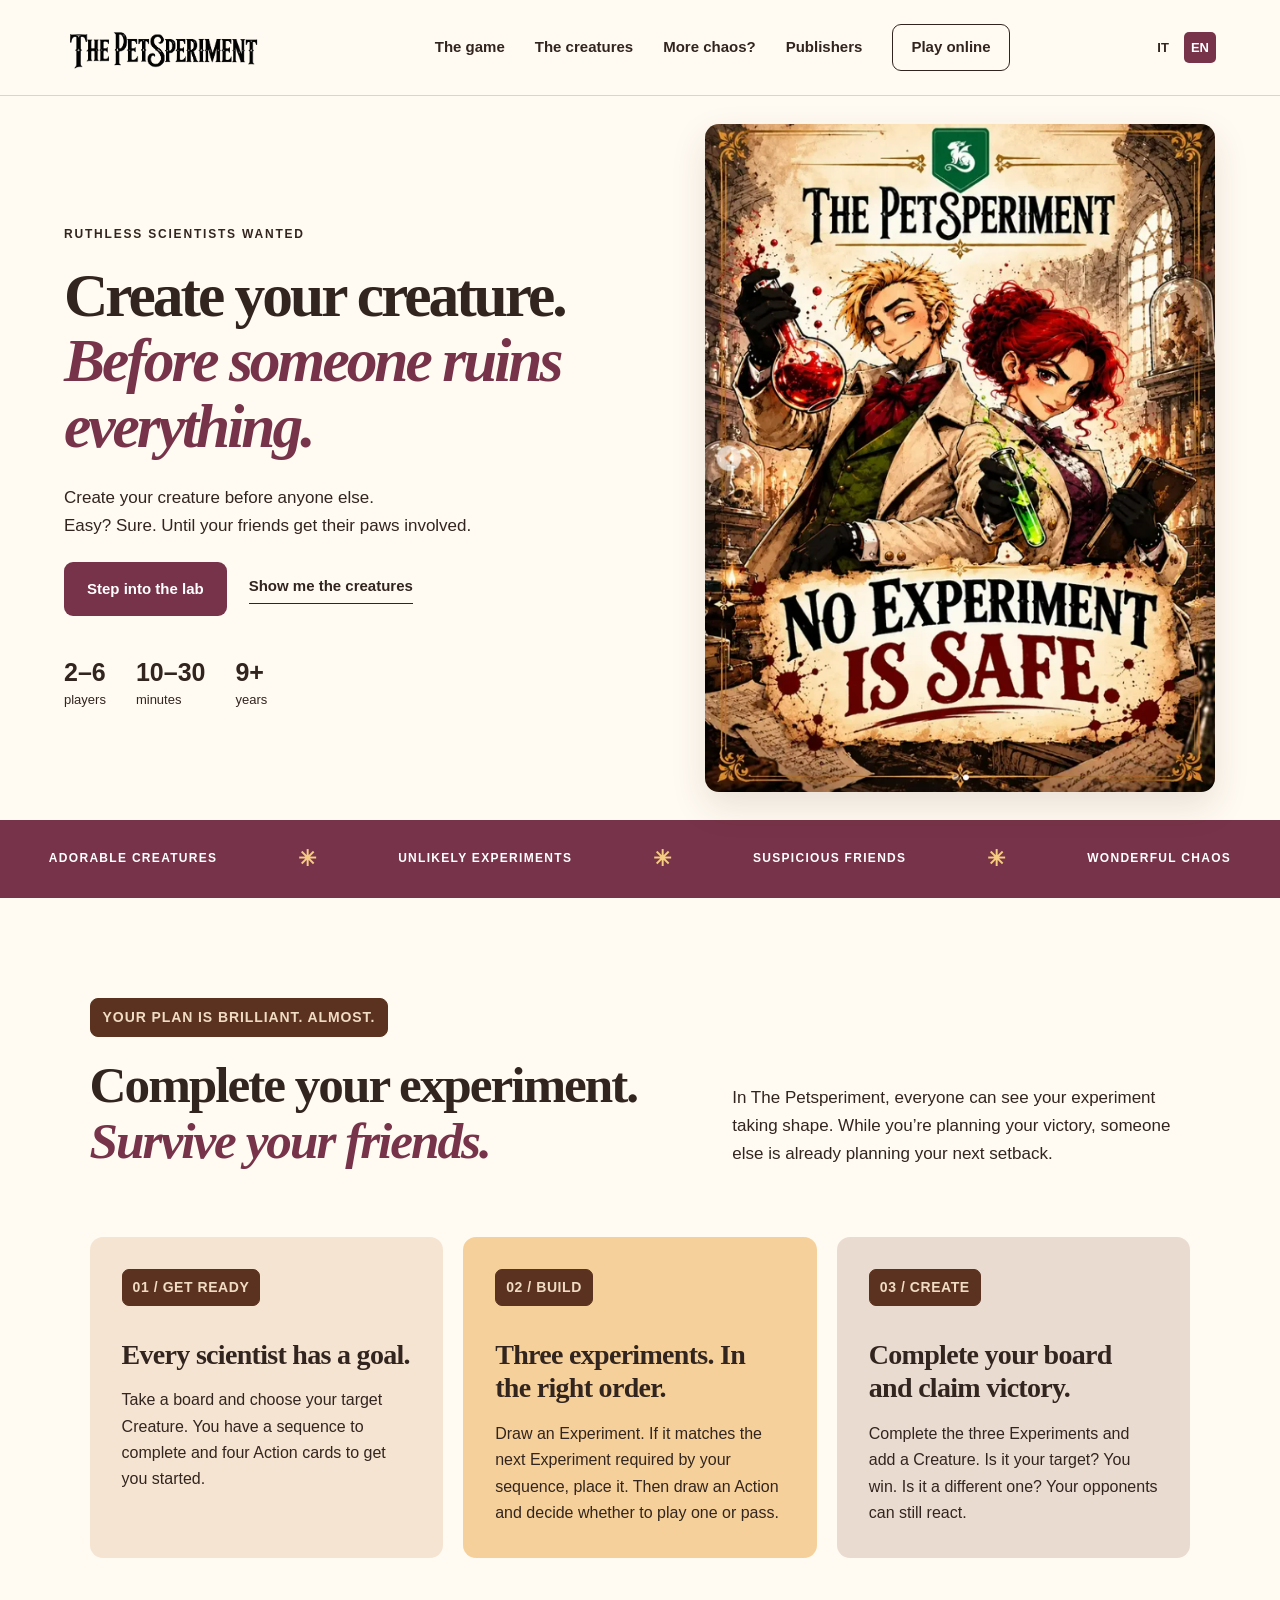
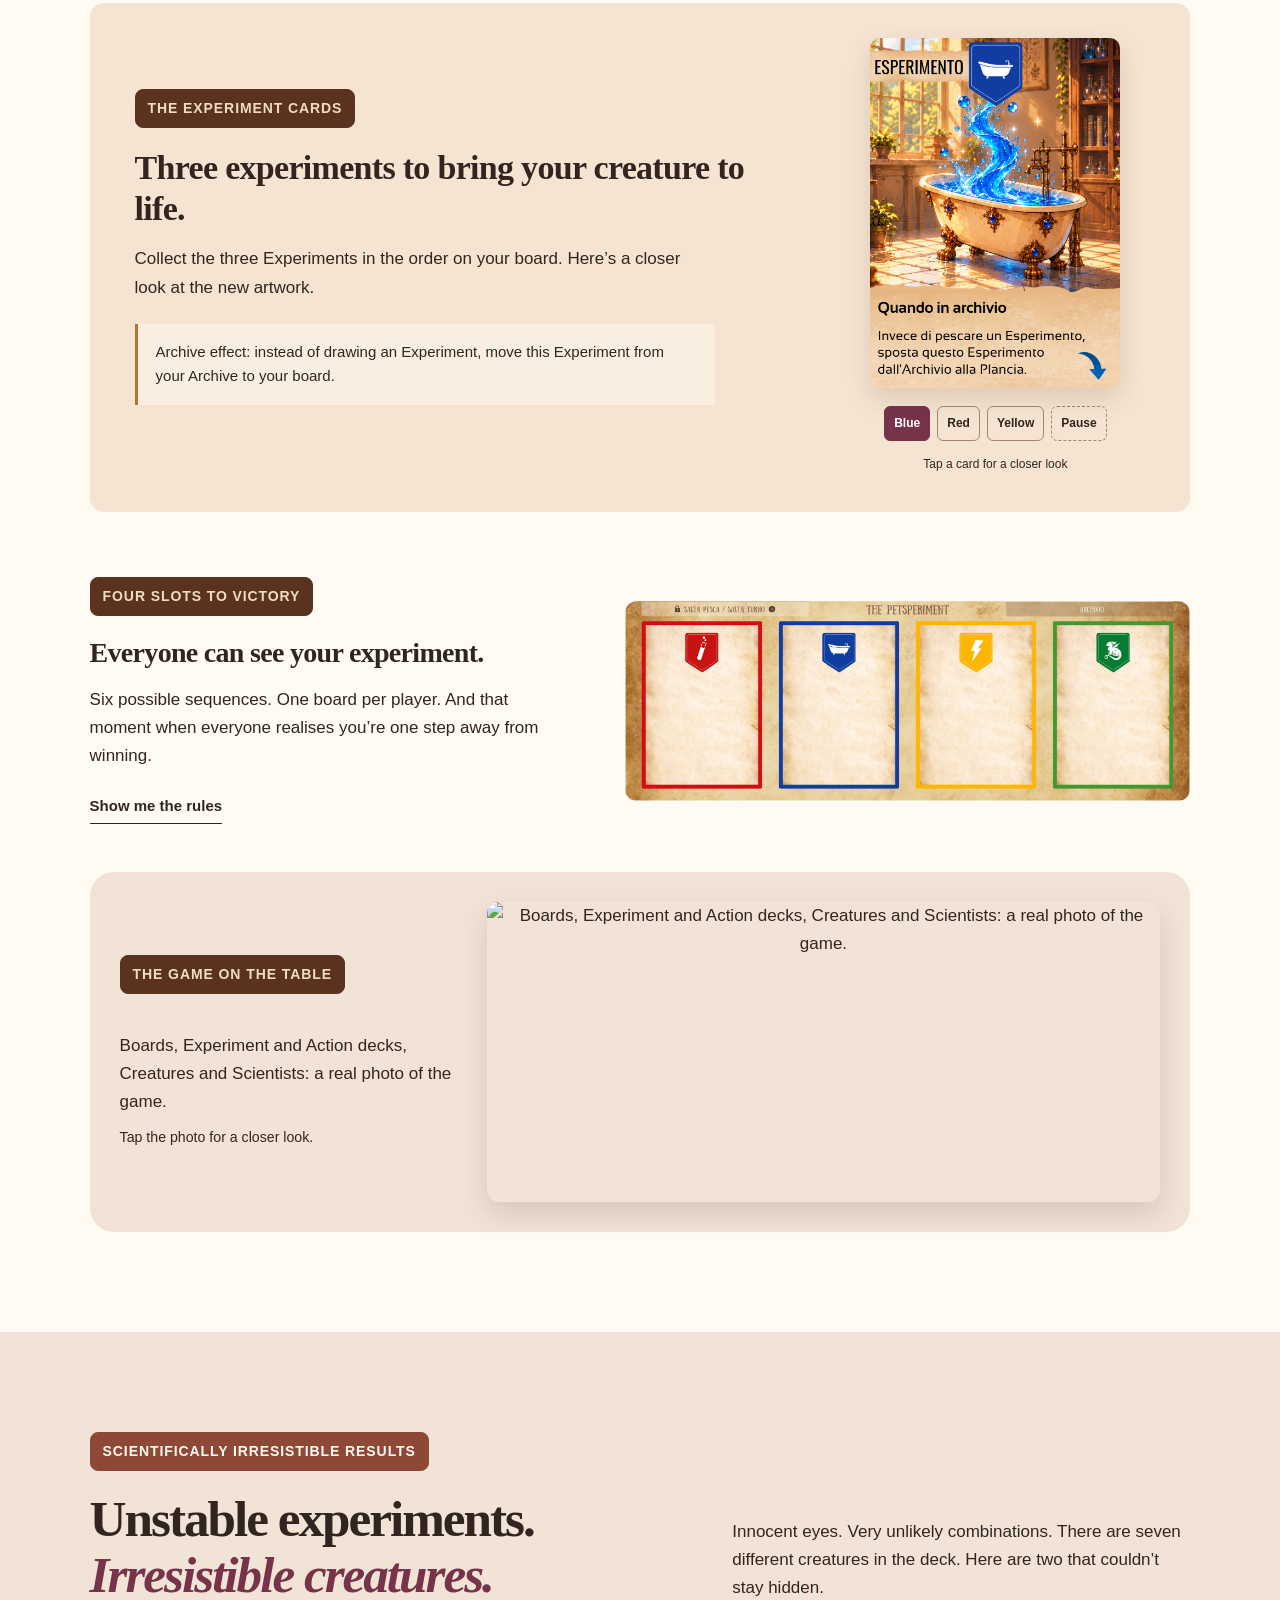
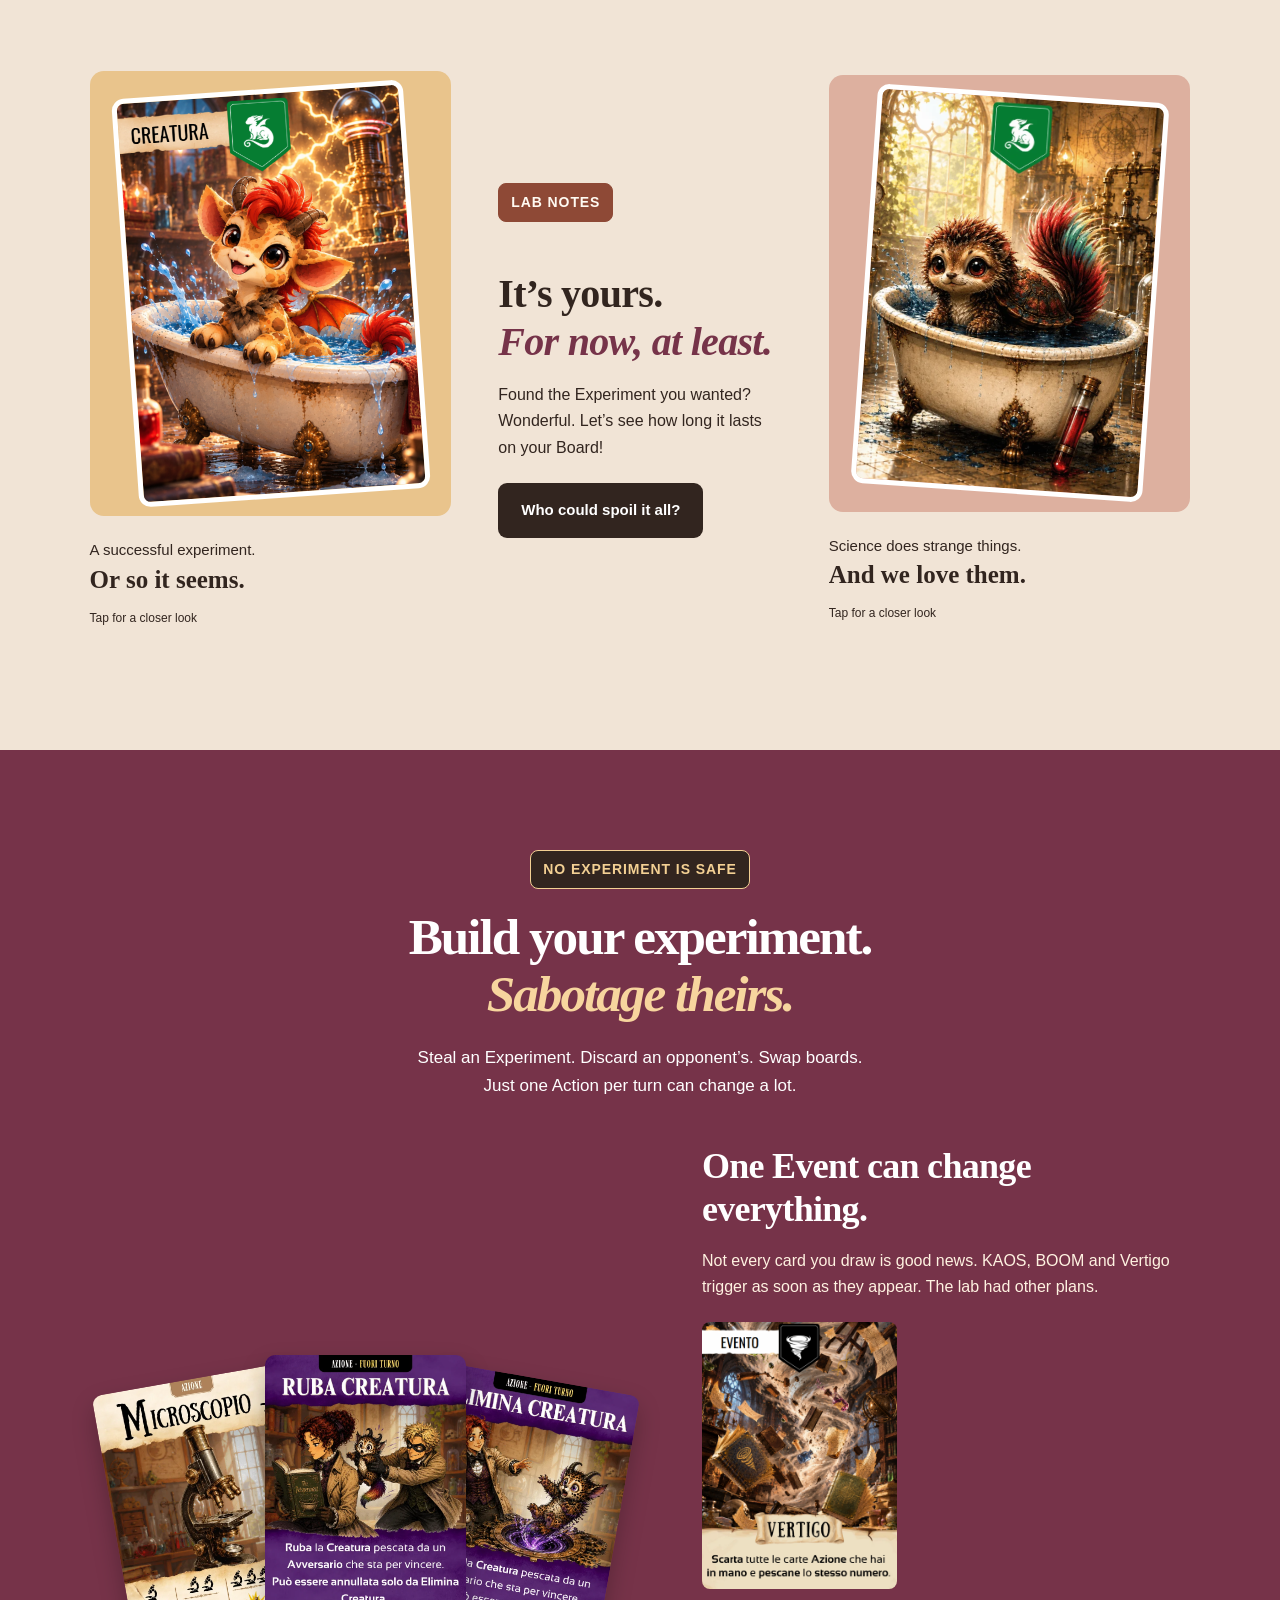
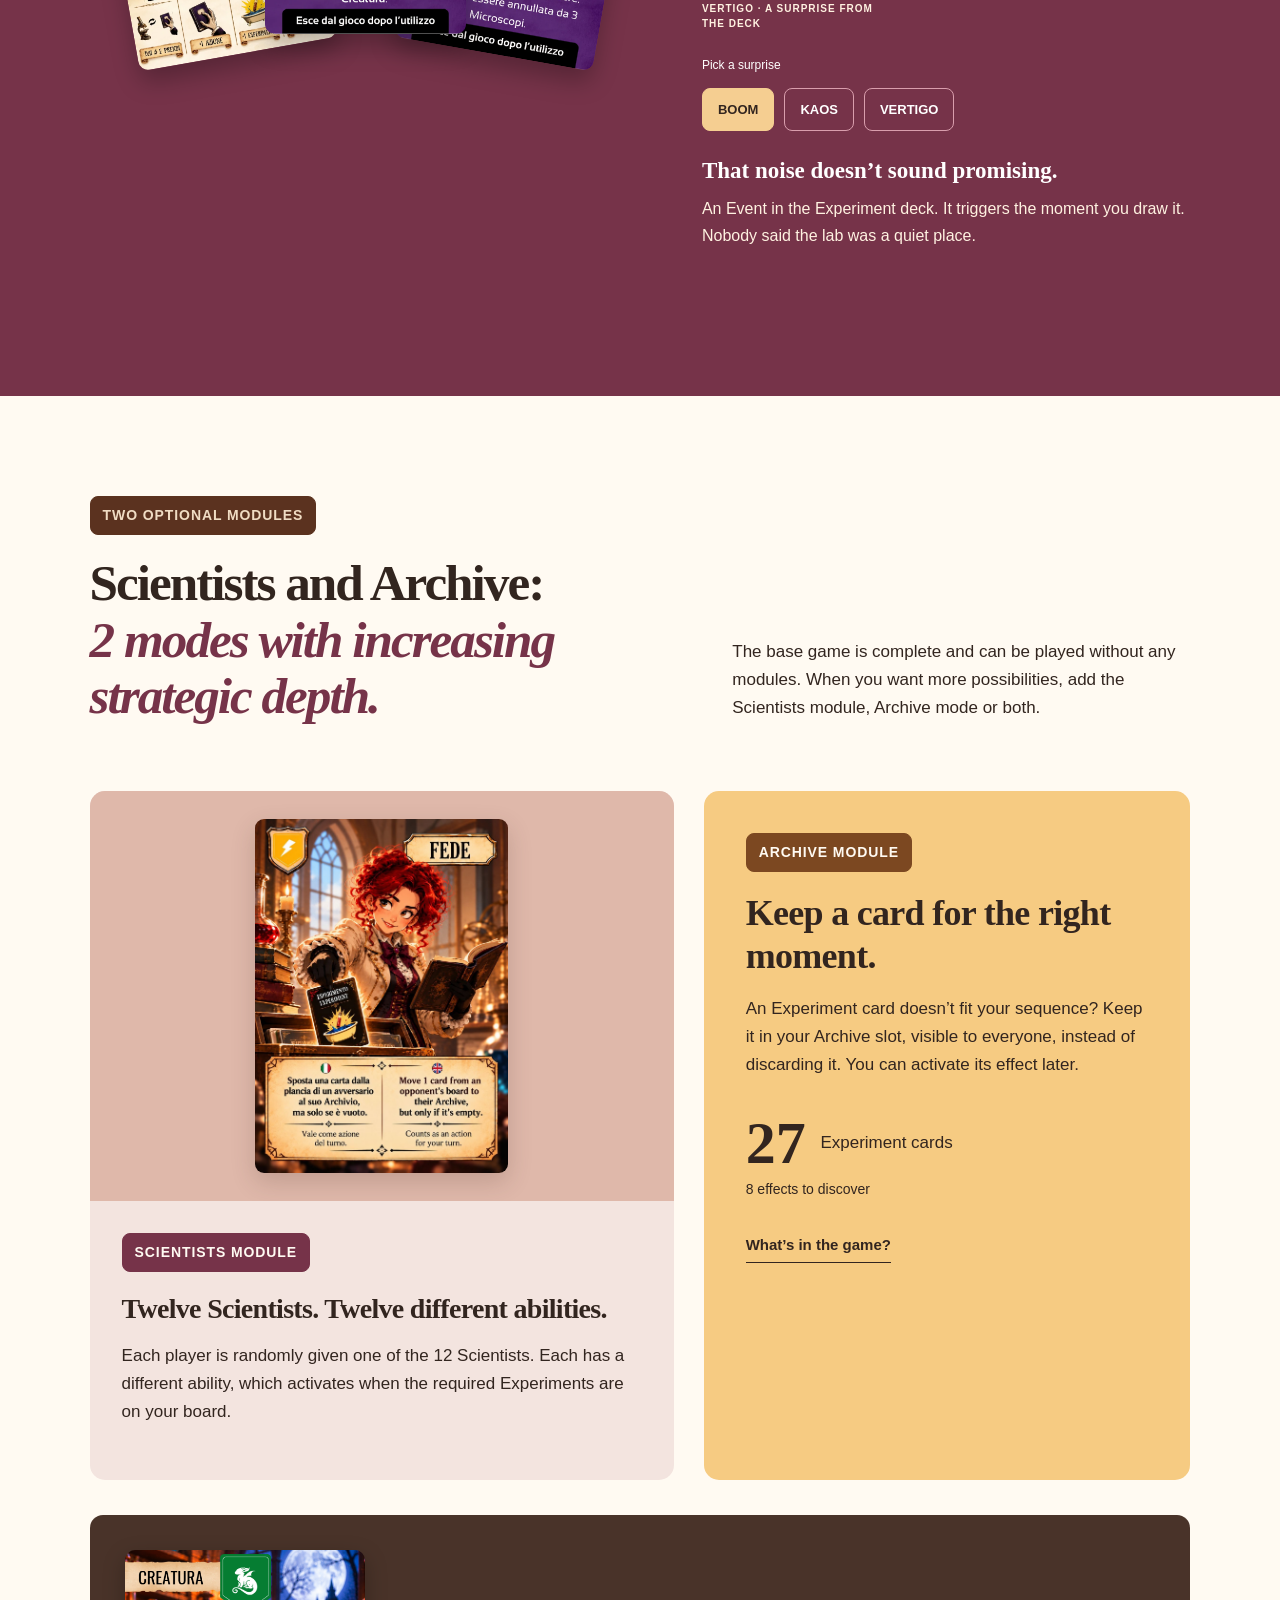
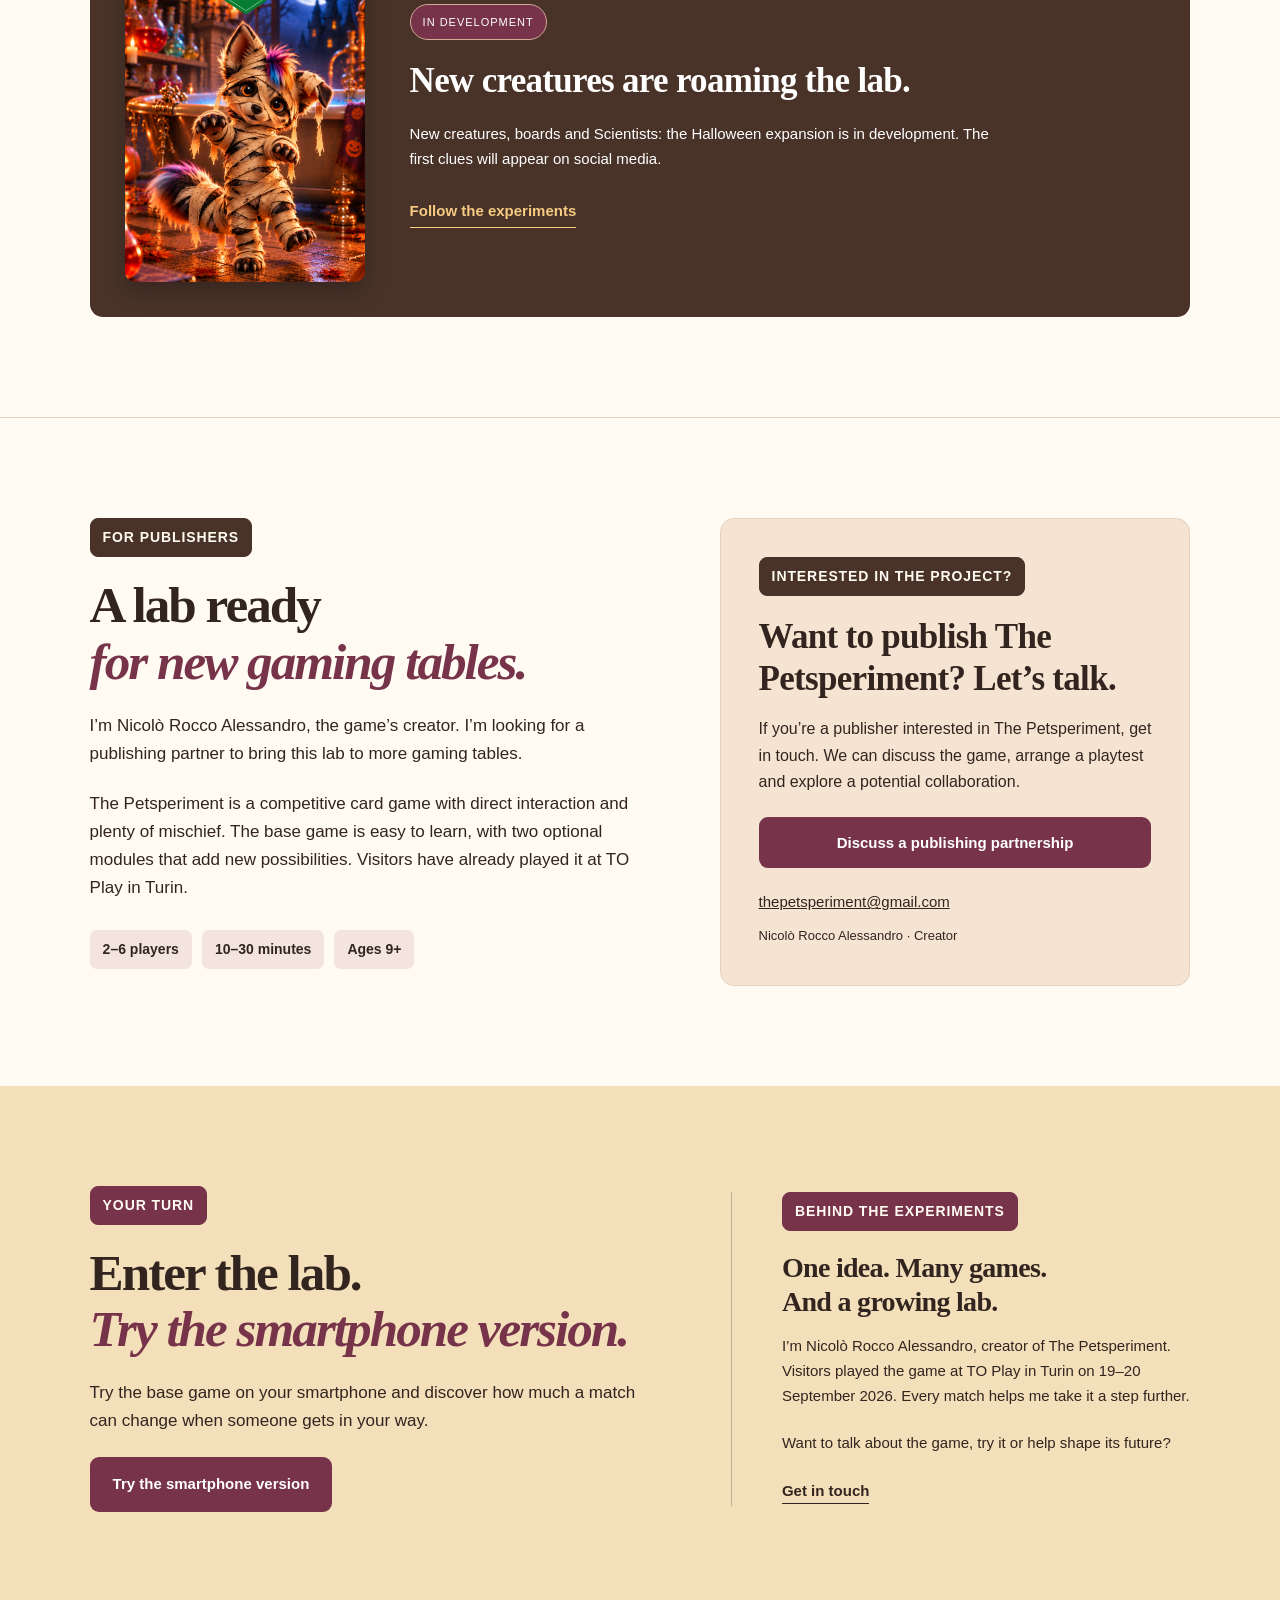
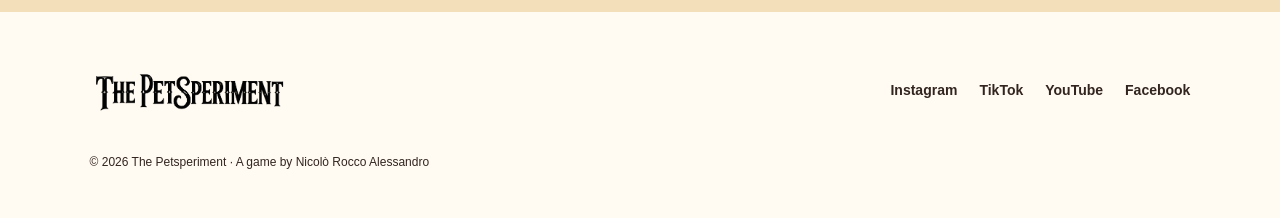
==== commit 9342dfa7: "Add files via upload" ====
--- a/index-en.html
+++ b/index-en.html
@@ -1,14 +1,15 @@
 <!doctype html><html lang="en"><head><meta charset="utf-8"><meta name="viewport" content="width=device-width,initial-scale=1"><title>The Petsperiment — Wonderful chaos</title><meta name="description" content="Adorable creatures, unlikely experiments and ruthless friends. Discover The Petsperiment: a card game for 2–6 scientists, ages 9 and up."><meta name="theme-color" content="#522696"><link rel="icon" href="assets/favicon.svg"><link rel="alternate" hreflang="en" href="index-en.html"><link rel="alternate" hreflang="it" href="index.html"><link rel="stylesheet" href="style.css"><script src="script.js" defer></script></head><body>
-<header><a class="brand" href="#inizio" aria-label="The Petsperiment, home"><img class="brand-logo" src="assets/petsperiment-wordmark.png" alt="The Petsperiment" width="2172" height="724"></a><nav aria-label="Main navigation"><a href="#gioco">The game</a><a href="#creature">The creatures</a><a href="#laboratorio">More chaos?</a><a class="navplay" href="https://thepetsperiment.rokkonick.workers.dev" target="_blank" rel="noopener">Play online</a></nav><div class="header-controls"><div class="language-switch" aria-label="Website language"><a href="index.html" lang="it" aria-label="Versione italiana">IT</a><span aria-current="page">EN</span></div><button class="menu" aria-expanded="false" aria-label="Open menu">Menu</button></div></header>
-<main><section class="hero" id="inizio"><div class="hero-copy"><span class="eyebrow">RUTHLESS SCIENTISTS WANTED</span><h1>Little creatures.<br>Big <em>mischief.</em></h1><p>Create your creature before anyone else.<br>Easy? Sure. Until your friends get their paws involved.</p><div class="ctas"><a class="button purple" href="#gioco">Step into the lab</a><a class="textlink" href="#creature">Show me the creatures</a></div><div class="stats"><span><b>2–6</b> players</span><span><b>10–30</b> minutes</span><span><b>9+</b> years</span></div></div><div class="hero-art"><img class="scientists" src="assets/hero-english.png" alt="The two scientists of The Petsperiment with their potions: No experiment is safe" fetchpriority="high" width="611" height="800"></div></section>
+<header><a class="brand" href="#inizio" aria-label="The Petsperiment, home"><img class="brand-logo" src="assets/petsperiment-wordmark.png" alt="The Petsperiment" width="2172" height="724"></a><nav aria-label="Main navigation"><a href="#gioco">The game</a><a href="#creature">The creatures</a><a href="#laboratorio">More chaos?</a><a href="#editori">Publishers</a><a class="navplay" href="https://thepetsperiment.rokkonick.workers.dev" target="_blank" rel="noopener">Play online</a></nav><div class="header-controls"><div class="language-switch" aria-label="Website language"><a href="index.html" lang="it" aria-label="Versione italiana">IT</a><span aria-current="page">EN</span></div><button class="menu" aria-expanded="false" aria-label="Open menu">Menu</button></div></header>
+<main><section class="hero" id="inizio"><div class="hero-copy"><span class="eyebrow">RUTHLESS SCIENTISTS WANTED</span><h1>Create your creature.<br><em>Before someone ruins everything.</em></h1><p>Create your creature before anyone else.<br>Easy? Sure. Until your friends get their paws involved.</p><div class="ctas"><a class="button purple" href="#gioco">Step into the lab</a><a class="textlink" href="#creature">Show me the creatures</a></div><div class="stats"><span><b>2–6</b> players</span><span><b>10–30</b> minutes</span><span><b>9+</b> years</span></div></div><div class="hero-art"><img class="scientists" src="assets/hero-english.png" alt="The two scientists of The Petsperiment with their potions: No experiment is safe" fetchpriority="high" width="611" height="800"></div></section>
 <div class="ribbon"><span>ADORABLE CREATURES</span><span>✳</span><span>UNLIKELY EXPERIMENTS</span><span>✳</span><span>SUSPICIOUS FRIENDS</span><span>✳</span><span>WONDERFUL CHAOS</span></div>
-<section class="intro section" id="gioco"><div class="section-top"><div><span class="eyebrow">YOUR PLAN IS BRILLIANT. ALMOST.</span><h2>You’re just one card away.<br><em>Everyone else knows it too.</em></h2></div><p>In The Petsperiment, everyone can see your experiment taking shape. While you’re planning your victory, someone else is already planning your next setback.</p></div><div class="journey"><article><span class="step">01 / GET READY</span><h3>An experiment of your own.</h3><p>Take a board and choose your target Creature. You have a sequence to complete and four Action cards to get you started.</p></article><article><span class="step">02 / BUILD</span><h3>Three colours. In the right order.</h3><p>Draw an Experiment. If it matches the next colour in your sequence, place it. Then draw an Action and decide whether to play one or pass.</p></article><article><span class="step">03 / CREATE</span><h3>Meet your creation!</h3><p>Complete the three colours and add a Creature. Is it your target? You win. Is it a different one? Your opponents can still react.</p></article></div><div class="experiment-showcase"><div><span class="eyebrow">THE EXPERIMENT CARDS</span><h3>Three colours.<br>Your experiment takes shape.</h3><p>Blue, red and yellow: collect them in the order on your board. Here’s a closer look at the new artwork.</p><p class="archive-effect">Archive effect: instead of drawing an Experiment, move this Experiment from your Archive to your board.</p></div><div class="experiment-carousel" role="region" aria-label="Experiment card gallery"><button class="experiment-stage" data-zoom="assets/experiment-blue.png" data-caption="Archive effect: instead of drawing an Experiment, move this Experiment from your Archive to your board." aria-label="Enlarge the displayed Experiment card"><img class="experiment-slide active" src="assets/experiment-blue.png" alt="Experiment card: Blue" aria-hidden="false" width="456" height="637" loading="lazy"><img class="experiment-slide" src="assets/experiment-red.png" alt="Experiment card: Red" aria-hidden="true" width="456" height="637" loading="lazy"><img class="experiment-slide" src="assets/experiment-yellow.png" alt="Experiment card: Yellow" aria-hidden="true" width="456" height="637" loading="lazy"></button><div class="slide-controls"><button type="button" class="slide-select" data-slide="0" aria-label="Show Blue" aria-current="true">Blue</button><button type="button" class="slide-select" data-slide="1" aria-label="Show Red" aria-current="false">Red</button><button type="button" class="slide-select" data-slide="2" aria-label="Show Yellow" aria-current="false">Yellow</button><button class="slide-pause" type="button" aria-pressed="false">Pause</button></div><small>Tap a card for a closer look</small></div></div><div class="board-feature"><div><span class="eyebrow">FOUR SLOTS TO VICTORY</span><h3>Your little masterpiece.<br>On full display.</h3><p>Six possible sequences. One board per player. And that moment when everyone realises you’re one step away from winning.</p><button class="textlink" data-dialog="rules">Show me the rules</button></div><button class="image-button" data-zoom="assets/plancia-1.webp" data-caption="One of the six boards: three colours in sequence and a Creature slot." aria-label="Enlarge the board"><img src="assets/plancia-1.webp" alt="Original The Petsperiment board" loading="lazy"></button></div></section>
-<section class="creatures section" id="creature"><div class="section-top"><div><span class="eyebrow">SCIENTIFICALLY IRRESISTIBLE RESULTS</span><h2>What on earth<br><em>have we created?</em></h2></div><p>Innocent eyes. Very unlikely combinations. There are seven different creatures in the deck. Here are two that couldn’t stay hidden.</p></div><div class="creature-gallery"><button class="creature" data-zoom="assets/creature-new.png" data-caption="One of the seven creatures in the game. Adorable. Even when someone steals it."><div class="creature-image"><img src="assets/creature-new.png" alt="Hybrid creature with giraffe spots, a red mane and little wings" loading="lazy" width="452" height="641"></div><span>A successful experiment.<b>Or so it seems.</b><small>Tap for a closer look</small></span></button><div class="creature-note"><span>LAB NOTES</span><h3>Don’t get<br><em>too attached.</em></h3><p>Found the creature you wanted? Wonderful. Now convince yourself that everyone else will let you keep it.</p><a class="button dark" href="#caos">Who could spoil it all?</a></div><button class="creature second" data-zoom="assets/186.webp" data-caption="Another original The Petsperiment creature. The lab still has more secrets."><div class="creature-image"><img src="assets/186.webp" alt="Second original The Petsperiment creature" loading="lazy" width="665" height="923"></div><span>Science does strange things.<b>And we love them.</b><small>Tap for a closer look</small></span></button></div></section>
-<section class="chaos section" id="caos"><div class="chaos-heading"><span class="eyebrow">NO EXPERIMENT IS SAFE</span><h2>Friendship matters.<br><em>Winning matters a little more.</em></h2><p>Steal an Experiment. Discard an opponent’s. Swap boards.<br>Just one Action per turn can change a lot.</p></div><div class="chaos-grid"><div class="card-fan"><button data-zoom="assets/18x.webp" data-caption="Microscope: four different uses and a defence. One card, many possibilities." aria-label="View the Microscope card"><img src="assets/18x.webp" alt="Microscope card" loading="lazy"></button><button data-zoom="assets/1x-2.webp" data-caption="Steal Creature: a purple Action played out of turn when an opponent is about to win. It leaves the game after use." aria-label="View the Steal Creature card"><img src="assets/1x-2.webp" alt="Steal Creature card" loading="lazy"></button><button data-zoom="assets/1x.webp" data-caption="Discard Creature: an out-of-turn purple Action that can stop a victory. It leaves the game after use." aria-label="View the Discard Creature card"><img src="assets/1x.webp" alt="Discard Creature card" loading="lazy"></button></div><div class="chaos-aside"><h3>Then there’s the deck.</h3><p>Not every card you draw is good news. KAOS, BOOM and Vertigo trigger as soon as they appear. The lab had other plans.</p><button class="event-preview" data-zoom="assets/vertigo-event.png" data-caption="Vertigo: discard all the Action cards in your hand, then draw the same number." aria-label="Enlarge the Vertigo Event card"><img src="assets/vertigo-event.png" alt="Vertigo Event card" width="462" height="632" loading="lazy"><span>VERTIGO · A SURPRISE FROM THE DECK</span></button><span class="hint">Pick a surprise</span><div class="event-tabs" role="tablist" aria-label="Event cards"><button role="tab" aria-selected="true" aria-controls="event-text" id="tab-boom" data-event="boom">BOOM</button><button role="tab" aria-selected="false" aria-controls="event-text" id="tab-kaos" data-event="kaos" tabindex="-1">KAOS</button><button role="tab" aria-selected="false" aria-controls="event-text" id="tab-vertigo" data-event="vertigo" tabindex="-1">VERTIGO</button></div><div id="event-text" role="tabpanel" aria-labelledby="tab-boom" aria-live="polite"><h4>That noise doesn’t sound promising.</h4><p>An Event in the Experiment deck. It triggers the moment you draw it. Nobody said the lab was a quiet place.</p></div></div></div></section>
-<section class="section modules" id="laboratorio"><div class="section-top"><div><span class="eyebrow">TWO OPTIONAL MODULES</span><h2>Scientists and Archive.<br><em>New ways to play.</em></h2></div><p>The base game is complete and can be played without any modules. When you want more possibilities, add the Scientists module, Archive mode or both.</p></div><div class="module-grid"><article class="scientist-module"><div class="module-images"><button data-zoom="assets/fede-bilingual.png" data-caption="Fede, one of the twelve Scientists. Her new card shows her ability in Italian and English." aria-label="Enlarge Fede’s bilingual card"><img src="assets/fede-bilingual.png" alt="Scientist Fede: card with her ability in Italian and English" loading="lazy" width="1061" height="1482"></button></div><div><span class="eyebrow">SCIENTISTS MODULE</span><h3>Every Scientist has an ability.</h3><p>Each player is randomly given one of the 12 Scientists. Each has a different ability, which activates when the required colours are on your board.</p></div></article><article class="archive-module"><span class="eyebrow">ARCHIVE MODULE</span><h3>Keep a card.<br>Use its effect.</h3><p>A colour card doesn’t fit your sequence? Keep it in your Archive slot, visible to everyone, instead of discarding it. You can activate its effect later.</p><p class="archive-number"><b>27</b> colour cards <span>8 effects to discover</span></p><button class="textlink" data-dialog="components">What’s in the game?</button></article></div><aside class="halloween"><button class="halloween-preview" data-zoom="assets/halloween-preview.png" data-caption="A preview of the new creatures in the Halloween expansion, still in development." aria-label="Enlarge the Halloween creature"><img src="assets/halloween-preview.png" alt="An adorable mummy creature from the Halloween expansion" width="460" height="637" loading="lazy"></button><div class="halloween-copy"><span class="pill">IN DEVELOPMENT</span><h3>Something new<br>is stirring in the lab.</h3><p>New creatures, boards and Scientists: the Halloween expansion is in development. The first clues will appear on social media.</p><a class="textlink" href="https://www.instagram.com/thepetsperiment/" target="_blank" rel="noopener">Follow the experiments</a></div></aside></section>
-<section class="final section" id="prova"><div><span class="eyebrow">YOUR TURN</span><h2>Theory is fun.<br><em>Real chaos is even better.</em></h2><p>Try the base game online and discover how much a match can change when someone gets in your way.</p><a class="button purple" href="https://thepetsperiment.rokkonick.workers.dev" target="_blank" rel="noopener">Play the base game</a></div><div class="author"><span class="eyebrow">BEHIND THE EXPERIMENTS</span><h3>One idea. Many games.<br>And a growing lab.</h3><p>I’m Nicolò Rocco Alessandro, creator of The Petsperiment. Visitors played the game at TO Play in Turin on 19–20 September 2026. Every match helps me take it a step further.</p><p>Want to talk about the game, try it or help shape its future?</p><a class="textlink" href="mailto:thepetsperiment@gmail.com">Get in touch</a></div></section></main>
+<section class="intro section" id="gioco"><div class="section-top"><div><span class="eyebrow">YOUR PLAN IS BRILLIANT. ALMOST.</span><h2>Complete your experiment.<br><em>Survive your friends.</em></h2></div><p>In The Petsperiment, everyone can see your experiment taking shape. While you’re planning your victory, someone else is already planning your next setback.</p></div><div class="journey"><article><span class="step">01 / GET READY</span><h3>Every scientist has a goal.</h3><p>Take a board and choose your target Creature. You have a sequence to complete and four Action cards to get you started.</p></article><article><span class="step">02 / BUILD</span><h3>Three experiments. In the right order.</h3><p>Draw an Experiment. If it matches the next Experiment required by your sequence, place it. Then draw an Action and decide whether to play one or pass.</p></article><article><span class="step">03 / CREATE</span><h3>Complete your board and claim victory.</h3><p>Complete the three Experiments and add a Creature. Is it your target? You win. Is it a different one? Your opponents can still react.</p></article></div><div class="experiment-showcase"><div><span class="eyebrow">THE EXPERIMENT CARDS</span><h3>Three experiments to bring your creature to life.</h3><p>Collect the three Experiments in the order on your board. Here’s a closer look at the new artwork.</p><p class="archive-effect">Archive effect: instead of drawing an Experiment, move this Experiment from your Archive to your board.</p></div><div class="experiment-carousel" role="region" aria-label="Experiment card gallery"><button class="experiment-stage" data-zoom="assets/experiment-blue.png" data-caption="Archive effect: instead of drawing an Experiment, move this Experiment from your Archive to your board." aria-label="Enlarge the displayed Experiment card"><img class="experiment-slide active" src="assets/experiment-blue.png" alt="Experiment card: Blue" aria-hidden="false" width="456" height="637" loading="lazy"><img class="experiment-slide" src="assets/experiment-red.png" alt="Experiment card: Red" aria-hidden="true" width="456" height="637" loading="lazy"><img class="experiment-slide" src="assets/experiment-yellow.png" alt="Experiment card: Yellow" aria-hidden="true" width="456" height="637" loading="lazy"></button><div class="slide-controls"><button type="button" class="slide-select" data-slide="0" aria-label="Show Blue" aria-current="true">Blue</button><button type="button" class="slide-select" data-slide="1" aria-label="Show Red" aria-current="false">Red</button><button type="button" class="slide-select" data-slide="2" aria-label="Show Yellow" aria-current="false">Yellow</button><button class="slide-pause" type="button" aria-pressed="false">Pause</button></div><small>Tap a card for a closer look</small></div></div><div class="board-feature"><div><span class="eyebrow">FOUR SLOTS TO VICTORY</span><h3>Everyone can see your experiment.</h3><p>Six possible sequences. One board per player. And that moment when everyone realises you’re one step away from winning.</p><button class="textlink" data-dialog="rules">Show me the rules</button></div><button class="image-button" data-zoom="assets/plancia-1.webp" data-caption="One of the six boards: three Experiments in sequence and a Creature slot." aria-label="Enlarge the board"><img src="assets/plancia-1.webp" alt="Original The Petsperiment board" loading="lazy"></button></div><figure class="real-game"><figcaption><span class="eyebrow">THE GAME ON THE TABLE</span><p>Boards, Experiment and Action decks, Creatures and Scientists: a real photo of the game.</p><small>Tap the photo for a closer look.</small></figcaption><button type="button" class="image-button real-game-image" data-zoom="assets/game-on-table.png" data-caption="Boards, Experiment and Action decks, Creatures and Scientists: a real photo of the game." aria-label="Enlarge the photo of the game"><img src="assets/game-on-table.png" alt="Boards, Experiment and Action decks, Creatures and Scientists: a real photo of the game." loading="lazy" width="1536" height="684"></button></figure></section>
+<section class="creatures section" id="creature"><div class="section-top"><div><span class="eyebrow">SCIENTIFICALLY IRRESISTIBLE RESULTS</span><h2>Unstable experiments.<br><em>Irresistible creatures.</em></h2></div><p>Innocent eyes. Very unlikely combinations. There are seven different creatures in the deck. Here are two that couldn’t stay hidden.</p></div><div class="creature-gallery"><button class="creature" data-zoom="assets/creature-new.png" data-caption="One of the seven creatures in the game. Adorable. Even when someone steals it."><div class="creature-image"><img src="assets/creature-new.png" alt="Hybrid creature with giraffe spots, a red mane and little wings" loading="lazy" width="452" height="641"></div><span>A successful experiment.<b>Or so it seems.</b><small>Tap for a closer look</small></span></button><div class="creature-note"><span>LAB NOTES</span><h3>It’s yours.<br><em>For now, at least.</em></h3><p>Found the Experiment you wanted? Wonderful. Let’s see how long it lasts on your Board!</p><a class="button dark" href="#caos">Who could spoil it all?</a></div><button class="creature second" data-zoom="assets/186.webp" data-caption="Another original The Petsperiment creature. The lab still has more secrets."><div class="creature-image"><img src="assets/186.webp" alt="Second original The Petsperiment creature" loading="lazy" width="665" height="923"></div><span>Science does strange things.<b>And we love them.</b><small>Tap for a closer look</small></span></button></div></section>
+<section class="chaos section" id="caos"><div class="chaos-heading"><span class="eyebrow">NO EXPERIMENT IS SAFE</span><h2>Build your experiment.<br><em>Sabotage theirs.</em></h2><p>Steal an Experiment. Discard an opponent’s. Swap boards.<br>Just one Action per turn can change a lot.</p></div><div class="chaos-grid"><div class="card-fan"><button data-zoom="assets/18x.webp" data-caption="Microscope: four different uses and a defence. One card, many possibilities." aria-label="View the Microscope card"><img src="assets/18x.webp" alt="Microscope card" loading="lazy"></button><button data-zoom="assets/1x-2.webp" data-caption="Steal Creature: a purple Action played out of turn when an opponent is about to win. It leaves the game after use." aria-label="View the Steal Creature card"><img src="assets/1x-2.webp" alt="Steal Creature card" loading="lazy"></button><button data-zoom="assets/1x.webp" data-caption="Discard Creature: an out-of-turn purple Action that can stop a victory. It leaves the game after use." aria-label="View the Discard Creature card"><img src="assets/1x.webp" alt="Discard Creature card" loading="lazy"></button></div><div class="chaos-aside"><h3>One Event can change everything.</h3><p>Not every card you draw is good news. KAOS, BOOM and Vertigo trigger as soon as they appear. The lab had other plans.</p><button class="event-preview" data-zoom="assets/vertigo-event.png" data-caption="Vertigo: discard all the Action cards in your hand, then draw the same number." aria-label="Enlarge the Vertigo Event card"><img src="assets/vertigo-event.png" alt="Vertigo Event card" width="462" height="632" loading="lazy"><span>VERTIGO · A SURPRISE FROM THE DECK</span></button><span class="hint">Pick a surprise</span><div class="event-tabs" role="tablist" aria-label="Event cards"><button role="tab" aria-selected="true" aria-controls="event-text" id="tab-boom" data-event="boom">BOOM</button><button role="tab" aria-selected="false" aria-controls="event-text" id="tab-kaos" data-event="kaos" tabindex="-1">KAOS</button><button role="tab" aria-selected="false" aria-controls="event-text" id="tab-vertigo" data-event="vertigo" tabindex="-1">VERTIGO</button></div><div id="event-text" role="tabpanel" aria-labelledby="tab-boom" aria-live="polite"><h4>That noise doesn’t sound promising.</h4><p>An Event in the Experiment deck. It triggers the moment you draw it. Nobody said the lab was a quiet place.</p></div></div></div></section>
+<section class="section modules" id="laboratorio"><div class="section-top"><div><span class="eyebrow">TWO OPTIONAL MODULES</span><h2>Scientists and Archive:<br><em>2 modes with increasing strategic depth.</em></h2></div><p>The base game is complete and can be played without any modules. When you want more possibilities, add the Scientists module, Archive mode or both.</p></div><div class="module-grid"><article class="scientist-module"><div class="module-images"><button data-zoom="assets/fede-bilingual.png" data-caption="Fede, one of the twelve Scientists. Her new card shows her ability in Italian and English." aria-label="Enlarge Fede’s bilingual card"><img src="assets/fede-bilingual.png" alt="Scientist Fede: card with her ability in Italian and English" loading="lazy" width="1061" height="1482"></button></div><div><span class="eyebrow">SCIENTISTS MODULE</span><h3>Twelve Scientists. Twelve different abilities.</h3><p>Each player is randomly given one of the 12 Scientists. Each has a different ability, which activates when the required Experiments are on your board.</p></div></article><article class="archive-module"><span class="eyebrow">ARCHIVE MODULE</span><h3>Keep a card for the right moment.</h3><p>An Experiment card doesn’t fit your sequence? Keep it in your Archive slot, visible to everyone, instead of discarding it. You can activate its effect later.</p><p class="archive-number"><b>27</b> Experiment cards <span>8 effects to discover</span></p><button class="textlink" data-dialog="components">What’s in the game?</button></article></div><aside class="halloween"><button class="halloween-preview" data-zoom="assets/halloween-preview.png" data-caption="A preview of the new creatures in the Halloween expansion, still in development." aria-label="Enlarge the Halloween creature"><img src="assets/halloween-preview.png" alt="An adorable mummy creature from the Halloween expansion" width="460" height="637" loading="lazy"></button><div class="halloween-copy"><span class="pill">IN DEVELOPMENT</span><h3>New creatures are roaming the lab.</h3><p>New creatures, boards and Scientists: the Halloween expansion is in development. The first clues will appear on social media.</p><a class="textlink" href="https://www.instagram.com/thepetsperiment/" target="_blank" rel="noopener">Follow the experiments</a></div></aside></section>
+<section class="section publishers" id="editori" aria-labelledby="publisher-title"><div class="publisher-copy"><span class="eyebrow">FOR PUBLISHERS</span><h2 id="publisher-title">A lab ready<br><em>for new gaming tables.</em></h2><p>I’m Nicolò Rocco Alessandro, the game’s creator. I’m looking for a publishing partner to bring this lab to more gaming tables.</p><p>The Petsperiment is a competitive card game with direct interaction and plenty of mischief. The base game is easy to learn, with two optional modules that add new possibilities. Visitors have already played it at TO Play in Turin.</p><div class="publisher-facts"><span>2–6 players</span><span>10–30 minutes</span><span>Ages 9+</span></div></div><div class="publisher-contact"><span class="eyebrow">INTERESTED IN THE PROJECT?</span><h3>Want to publish The Petsperiment? Let’s talk.</h3><p>If you’re a publisher interested in The Petsperiment, get in touch. We can discuss the game, arrange a playtest and explore a potential collaboration.</p><a class="button purple" href="mailto:thepetsperiment@gmail.com?subject=Publishing%20partnership%20%E2%80%94%20The%20Petsperiment">Discuss a publishing partnership</a><a class="publisher-email" href="mailto:thepetsperiment@gmail.com">thepetsperiment@gmail.com</a><span class="publisher-signature">Nicolò Rocco Alessandro · Creator</span></div></section>
+<section class="final section" id="prova"><div><span class="eyebrow">YOUR TURN</span><h2>Enter the lab.<br><em>Try the smartphone version.</em></h2><p>Try the base game on your smartphone and discover how much a match can change when someone gets in your way.</p><a class="button purple" href="https://thepetsperiment.rokkonick.workers.dev" target="_blank" rel="noopener">Try the smartphone version</a></div><div class="author"><span class="eyebrow">BEHIND THE EXPERIMENTS</span><h3>One idea. Many games.<br>And a growing lab.</h3><p>I’m Nicolò Rocco Alessandro, creator of The Petsperiment. Visitors played the game at TO Play in Turin on 19–20 September 2026. Every match helps me take it a step further.</p><p>Want to talk about the game, try it or help shape its future?</p><a class="textlink" href="mailto:thepetsperiment@gmail.com">Get in touch</a></div></section></main>
 <footer><a class="brand" href="#inizio"><img class="brand-logo" src="assets/petsperiment-wordmark.png" alt="The Petsperiment" width="2172" height="724"></a><div class="social"><a href="https://www.instagram.com/thepetsperiment/" target="_blank" rel="noopener">Instagram</a><a href="https://www.tiktok.com/@thepetsperiment" target="_blank" rel="noopener">TikTok</a><a href="https://www.youtube.com/@ThePetsperiment" target="_blank" rel="noopener">YouTube</a><a href="https://www.facebook.com/thepetsperiment" target="_blank" rel="noopener">Facebook</a></div><p>© 2026 The Petsperiment · A game by Nicolò Rocco Alessandro</p></footer>
 <dialog id="zoom"><button class="close" aria-label="Close preview">Close ×</button><img alt=""><p></p></dialog>
-<dialog id="rules"><button class="close" aria-label="Close rules">Close ×</button><span class="eyebrow">BEFORE YOU ENTER THE LAB</span><h2>The rules, clearly explained.</h2><h3>Get ready</h3><p>Each player gets a board, chooses a target Creature and starts with 4 Action cards. Everyone can see the colour sequence on each board.</p><h3>Your turn</h3><ol><li>Draw an Experiment: if it matches the next colour in your sequence, place it; otherwise discard it. Events trigger immediately.</li><li>Draw an Action card.</li><li>Play one Action or pass. You can have at most 7 cards in your hand at the end of your turn.</li></ol><h3>How to win</h3><p>Complete the three colours in the order shown on your board and place a Creature. Your target Creature wins immediately. A different Creature opens a reaction window: the others can still intervene, including in a chain of reactions.</p><h3>The exceptions that cause chaos</h3><p>Steal Creature and Discard Creature are played out of turn when an opponent is about to win. Reverse is played at the start of your own turn and reverses its phases. There is only one copy of each of the three purple Actions, and they leave the game after use.</p><p>The Microscope has four different uses plus a defence. The Scientists and Archive modules are optional and can be added separately or together.</p></dialog>
-<dialog id="components"><button class="close" aria-label="Close components">Close ×</button><span class="eyebrow">INSIDE THE LAB</span><h2>What’s in the game?</h2><p>The base game has 82 cards and 6 boards. The Scientists module adds 12 cards, bringing the total to 94.</p><h3>Experiment deck · 37 cards</h3><table><thead><tr><th>Card</th><th>Quantity</th></tr></thead><tbody><tr><td>Red / Yellow / Blue</td><td>9 of each colour</td></tr><tr><td>Different Creatures</td><td>7</td></tr><tr><td>KAOS / BOOM / Vertigo</td><td>1 of each</td></tr></tbody></table><h3>Action deck · 45 cards</h3><table><thead><tr><th>Card</th><th>Quantity</th></tr></thead><tbody><tr><td>Microscope</td><td>18</td></tr><tr><td>Discard Experiment</td><td>4</td></tr><tr><td>Steal Experiment</td><td>4</td></tr><tr><td>Skip Turn</td><td>4</td></tr><tr><td>Skip Draw</td><td>4</td></tr><tr><td>Swap</td><td>4</td></tr><tr><td>Draw Experiment</td><td>4</td></tr><tr><td>Steal Creature / Discard Creature / Reverse</td><td>1 of each</td></tr></tbody></table><p>Archive mode uses the 27 colour cards with their icons: 8 types of effect, without adding another deck.</p></dialog>
+<dialog id="rules"><button class="close" aria-label="Close rules">Close ×</button><span class="eyebrow">BEFORE YOU ENTER THE LAB</span><h2>How to play The Petsperiment.</h2><h3>Get ready</h3><p>Each player gets a board, chooses a target Creature and starts with 4 Action cards. Everyone can see the Experiment sequence on each board.</p><h3>Your turn</h3><ol><li>Draw an Experiment: if it matches the next Experiment required by your sequence, place it; otherwise discard it. Events trigger immediately.</li><li>Draw an Action card.</li><li>Play one Action or pass. You can have at most 7 cards in your hand at the end of your turn.</li></ol><h3>How to win</h3><p>Complete the three Experiments in the order shown on your board and place a Creature. Your target Creature wins immediately. A different Creature opens a reaction window: the others can still intervene, including in a chain of reactions.</p><h3>The exceptions that cause chaos</h3><p>Steal Creature and Discard Creature are played out of turn when an opponent is about to win. Reverse is played at the start of your own turn and reverses its phases. There is only one copy of each of the three purple Actions, and they leave the game after use.</p><p>The Microscope has four different uses plus a defence. The Scientists and Archive modules are optional and can be added separately or together.</p></dialog>
+<dialog id="components"><button class="close" aria-label="Close components">Close ×</button><span class="eyebrow">INSIDE THE LAB</span><h2>Inside the box.</h2><p>The base game has 82 cards and 6 boards. The Scientists module adds 12 cards, bringing the total to 94.</p><h3>Experiment deck · 37 cards</h3><table><thead><tr><th>Card</th><th>Quantity</th></tr></thead><tbody><tr><td>Red / Yellow / Blue</td><td>9 of each Experiment type</td></tr><tr><td>Different Creatures</td><td>7</td></tr><tr><td>KAOS / BOOM / Vertigo</td><td>1 of each</td></tr></tbody></table><h3>Action deck · 45 cards</h3><table><thead><tr><th>Card</th><th>Quantity</th></tr></thead><tbody><tr><td>Microscope</td><td>18</td></tr><tr><td>Discard Experiment</td><td>4</td></tr><tr><td>Steal Experiment</td><td>4</td></tr><tr><td>Skip Turn</td><td>4</td></tr><tr><td>Skip Draw</td><td>4</td></tr><tr><td>Swap</td><td>4</td></tr><tr><td>Draw Experiment</td><td>4</td></tr><tr><td>Steal Creature / Discard Creature / Reverse</td><td>1 of each</td></tr></tbody></table><p>Archive mode uses the 27 Experiment cards with their icons: 8 types of effect, without adding another deck.</p></dialog>
 </body></html>
--- a/style.css
+++ b/style.css
@@ -6,3 +6,74 @@
 .header-controls{display:flex;align-items:center;gap:18px}.language-switch{display:flex;gap:8px;font-size:13px;font-weight:bold;align-items:center}.language-switch a{padding:5px 7px;border-radius:5px}.language-switch a:hover{background:#f3e4df}.language-switch [aria-current]{background:#763349;color:white;padding:5px 7px;border-radius:5px}.module-images{height:410px;padding:28px;background:#dfb8aa}.module-images button{height:354px;width:auto;transform:none!important}.module-images img{height:100%;width:auto;max-width:100%;object-fit:contain;box-shadow:0 9px 25px #49332933}.halloween{grid-template-columns:240px 1fr;gap:45px;align-items:center}.halloween-preview{padding:0;border:0;background:none;line-height:0;max-width:240px}.halloween-preview img{width:100%;height:auto;border-radius:10px;box-shadow:0 8px 22px #0004}.halloween-copy{max-width:650px}.halloween-copy .pill{margin-bottom:20px}.halloween-copy h3{font-size:35px;margin:0 0 20px}.halloween-copy p{margin-bottom:25px}.halloween-copy a{display:inline-block}.hero-art:has(img[src$="hero-english.png"]){aspect-ratio:611/800}@media(max-width:1050px){nav{gap:15px}.header-controls{gap:10px}.brand-logo{width:205px}.halloween{gap:30px;grid-template-columns:190px 1fr}}@media(max-width:740px){.header-controls{gap:12px}.brand-logo{width:160px}.language-switch{gap:4px;font-size:12px}.language-switch a,.language-switch [aria-current]{padding:4px 5px}.halloween{display:grid;grid-template-columns:1fr;padding:25px}.halloween-preview{width:190px;justify-self:center}.halloween-copy h3{font-size:30px}.module-images{height:405px}.module-images button{height:350px}}@media(max-width:370px){.brand-logo{width:135px}.header-controls{gap:7px}.menu{padding:7px 9px}}
 
 .experiment-showcase{margin-top:45px;padding:35px 45px;background:#f5e4d2;border-radius:14px;display:grid;grid-template-columns:1fr 300px;gap:60px;align-items:center}.experiment-showcase h3{font-size:34px}.archive-effect{padding:16px 18px;border-left:3px solid #b17530;background:#fffaf280;font-size:15px}.experiment-carousel{text-align:center;min-width:0}.experiment-stage{position:relative;display:block;width:250px;max-width:100%;aspect-ratio:456/637;border:0;padding:0;background:none;margin:auto}.experiment-slide{position:absolute;inset:0;width:100%;height:100%;object-fit:contain;opacity:0;transition:opacity .8s ease;pointer-events:none;border-radius:10px;box-shadow:0 10px 25px #49332925}.experiment-slide.active{opacity:1}.slide-controls{display:flex;justify-content:center;flex-wrap:wrap;gap:7px;margin:18px 0 8px}.slide-controls button{font-size:12px;font-weight:bold;padding:7px 9px;background:transparent;border:1px solid #a4866f;border-radius:6px}.slide-controls [aria-current=true]{background:#763349;color:white;border-color:#763349}.slide-controls .slide-pause{border-style:dashed}.experiment-carousel small{font-size:12px}.event-preview{display:block;max-width:195px;padding:0;border:0;background:transparent;margin:20px 0 25px;text-align:left;color:#fff2e1}.event-preview img{display:block;width:100%;height:auto;border-radius:8px}.event-preview span{display:block;font-size:10px;font-weight:bold;letter-spacing:1px;line-height:1.5;margin-top:12px}.chaos-grid{align-items:center}@media(max-width:740px){.experiment-showcase{padding:25px;grid-template-columns:1fr;gap:20px}.experiment-showcase h3{font-size:30px}.experiment-stage{width:235px}.event-preview{max-width:210px;margin:25px auto}.event-preview span{text-align:center}}
+
+.publishers{display:grid;grid-template-columns:1.2fr 1fr;gap:65px;background:#fffaf2;border-top:1px solid #e3d2bf}.publisher-contact{background:#f5e4d2;border:1px solid #e3d2bf;padding:38px;border-radius:14px;align-self:center}.publisher-contact h3{font-size:35px}.publisher-contact p{font-size:16px}.publisher-contact .button{width:100%;text-align:center;line-height:1.4}.publisher-facts{display:flex;flex-wrap:wrap;gap:10px;margin-top:28px}.publisher-facts span{padding:8px 13px;background:#f3e4df;border-radius:7px;font-size:14px;font-weight:bold}.publisher-email{display:block;margin-top:22px;font-size:15px;text-decoration:underline;overflow-wrap:anywhere}.publisher-signature{display:block;font-size:13px;margin-top:10px}@media(max-width:980px){header nav{display:none;position:absolute;top:96px;left:0;right:0;background:var(--paper);padding:22px 6%;border-bottom:1px solid var(--line);flex-direction:column;align-items:stretch}header nav.open{display:flex}.menu{display:block;background:none;border:1px solid var(--line);padding:8px 13px;border-radius:7px;font-size:14px}.publishers{gap:30px}.publisher-contact{padding:28px}}@media(max-width:740px){header nav{top:76px}.publishers{grid-template-columns:1fr;gap:25px}.publisher-contact{padding:25px}.publisher-contact h3{font-size:30px}}
+
+/* Clear section badges and comfortable mobile reading. */
+.section .eyebrow,dialog .eyebrow,.creature-note>span{
+ display:inline-flex;align-items:center;max-width:100%;padding:8px 12px;
+ border:1px solid #d3b394;border-radius:8px;background:#f0dcc3;color:#5b321f;
+ font-size:.875rem;line-height:1.5;letter-spacing:.065em;font-weight:700;
+ margin-bottom:20px;white-space:normal;
+}
+.scientist-module .eyebrow,.final .eyebrow{background:#763349;border-color:#763349;color:#fffaf2}
+.archive-module .eyebrow{background:#7c4821;border-color:#7c4821;color:#fffaf2}
+.creatures .eyebrow,.creature-note>span{background:#8e4936;border-color:#8e4936;color:#fffaf2}
+.chaos .eyebrow{background:#f3d093;border-color:#f3d093;color:#32251f}
+.publishers .eyebrow{background:#493329;border-color:#493329;color:#fffaf2}
+.step{display:inline-flex;padding:7px 10px;border:1px solid #a4866f;border-radius:7px;font-size:.875rem;line-height:1.5;letter-spacing:.04em}
+@media(max-width:740px){
+ body{font-size:1.125rem;line-height:1.7}
+ main p,.hero-copy p,.journey p,.creature-note p,.chaos-aside p,.author p,.halloween p,.publisher-contact p,.archive-effect,dialog p,dialog li{font-size:1.125rem;line-height:1.7}
+ .section .eyebrow,dialog .eyebrow,.creature-note>span,.step{font-size:.9375rem;letter-spacing:.045em}
+ .hero-copy>.eyebrow{font-size:.875rem;line-height:1.6;letter-spacing:.065em}
+ .creature-note h3{line-height:1.25;letter-spacing:-.5px}
+ .creature-note h3 br{display:initial}
+ .creature>span{font-size:1rem;line-height:1.65}
+ .creature b{font-size:1.375rem;line-height:1.35}
+ .creature small,.experiment-carousel small,.event-preview span,.hint{font-size:.875rem;line-height:1.6}
+ .event-preview span{letter-spacing:.035em}
+ .button,.textlink,.social,.publisher-email{font-size:1rem;line-height:1.5}
+ .stats{font-size:.9375rem;gap:28px}.stats b{font-size:1.75rem}
+ .archive-number span,.publisher-signature,footer p{font-size:.875rem;line-height:1.6}
+ .event-tabs button,.slide-controls button{font-size:.9375rem;min-height:44px;padding:9px 12px}
+ .close{font-size:1rem;min-height:44px}
+ .menu{font-size:.9375rem;min-height:44px}
+ dialog th,dialog td{font-size:1rem;line-height:1.5}
+ .publisher-facts span,.pill{font-size:.9375rem;line-height:1.5}
+}
+@media(max-width:980px) and (pointer:coarse) and (prefers-reduced-motion:no-preference){
+ .mobile-scroll-image{translate:0 var(--scroll-y,0px);rotate:var(--scroll-rotate,0deg);transition:translate .16s ease-out,rotate .16s ease-out}
+ /* Touch browsers can retain :hover after a tap: use the resting pose instead. */
+ .creature:hover img{transform:rotate(-4deg)}.creature.second:hover img{transform:rotate(4deg)}
+ .image-button:hover img{transform:none}
+ .card-fan button:hover{transform:rotate(-10deg);z-index:auto}
+ .card-fan button:nth-child(2):hover{transform:translateY(-22px);z-index:1}
+ .card-fan button:nth-child(3):hover{transform:rotate(10deg)}
+}
+@media(prefers-reduced-motion:reduce){.mobile-scroll-image{translate:none;rotate:none}}
+/* High-contrast badges: dark colour underneath, light lettering above. */
+.section .eyebrow,dialog .eyebrow,.step{background:#5b321f;color:#f0dcc3;border-color:#5b321f}
+.scientist-module .eyebrow,.final .eyebrow{background:#763349;color:#fffaf2;border-color:#763349}
+.archive-module .eyebrow{background:#7c4821;color:#fffaf2;border-color:#7c4821}
+.creatures .eyebrow,.creature-note>span{background:#8e4936;color:#fffaf2;border-color:#8e4936}
+.chaos .eyebrow{background:#32251f;color:#f3d093;border-color:#f3d093}
+.publishers .eyebrow{background:#493329;color:#fffaf2;border-color:#493329}
+@media(max-width:980px){.mobile-scroll-image{translate:none!important;rotate:none!important;transform-origin:center center}}
+
+/* Italian poster sequence and real tabletop photograph. */
+.hero-art.hero-carousel{aspect-ratio:auto;overflow:hidden}
+.hero-stage{position:relative;aspect-ratio:1092/1441;overflow:hidden}
+.hero-slide{position:absolute;inset:0;width:100%;height:100%;object-fit:contain;opacity:0;transition:opacity .85s ease;pointer-events:none}
+.hero-slide.active{opacity:1}
+.hero-controls{display:flex;justify-content:center;gap:10px;align-items:center;padding:12px;background:#f1e4d6}
+.hero-controls button{min-width:44px;min-height:44px;border:1px solid #7c252b;border-radius:999px;background:#fff8ef;color:#7c252b;font:inherit;font-weight:700;cursor:pointer}
+.hero-controls button[aria-current="true"]{background:#7c252b;color:#fff8ef}
+.hero-controls .hero-pause{padding:0 16px}
+.hero-controls button:focus-visible{outline:3px solid #b9682f;outline-offset:3px}
+.real-game{margin:48px 0 0;padding:30px;border-radius:24px;background:#f1e4d6;display:grid;grid-template-columns:minmax(0,1fr) minmax(0,2fr);gap:30px;align-items:center}
+.real-game figcaption p{margin:18px 0 10px}.real-game figcaption small{display:block}
+.real-game .real-game-image{width:100%;padding:0;background:transparent;border:0;cursor:zoom-in}
+.real-game-image img{display:block;width:100%;height:auto;border-radius:12px;box-shadow:0 12px 28px #38291d26}
+@media(max-width:740px){.real-game{grid-template-columns:1fr;padding:22px;gap:22px;margin-top:32px}.real-game figcaption p{font-size:18px}.real-game figcaption small{font-size:16px}}
+@media(prefers-reduced-motion:reduce){.hero-slide{transition:none}}
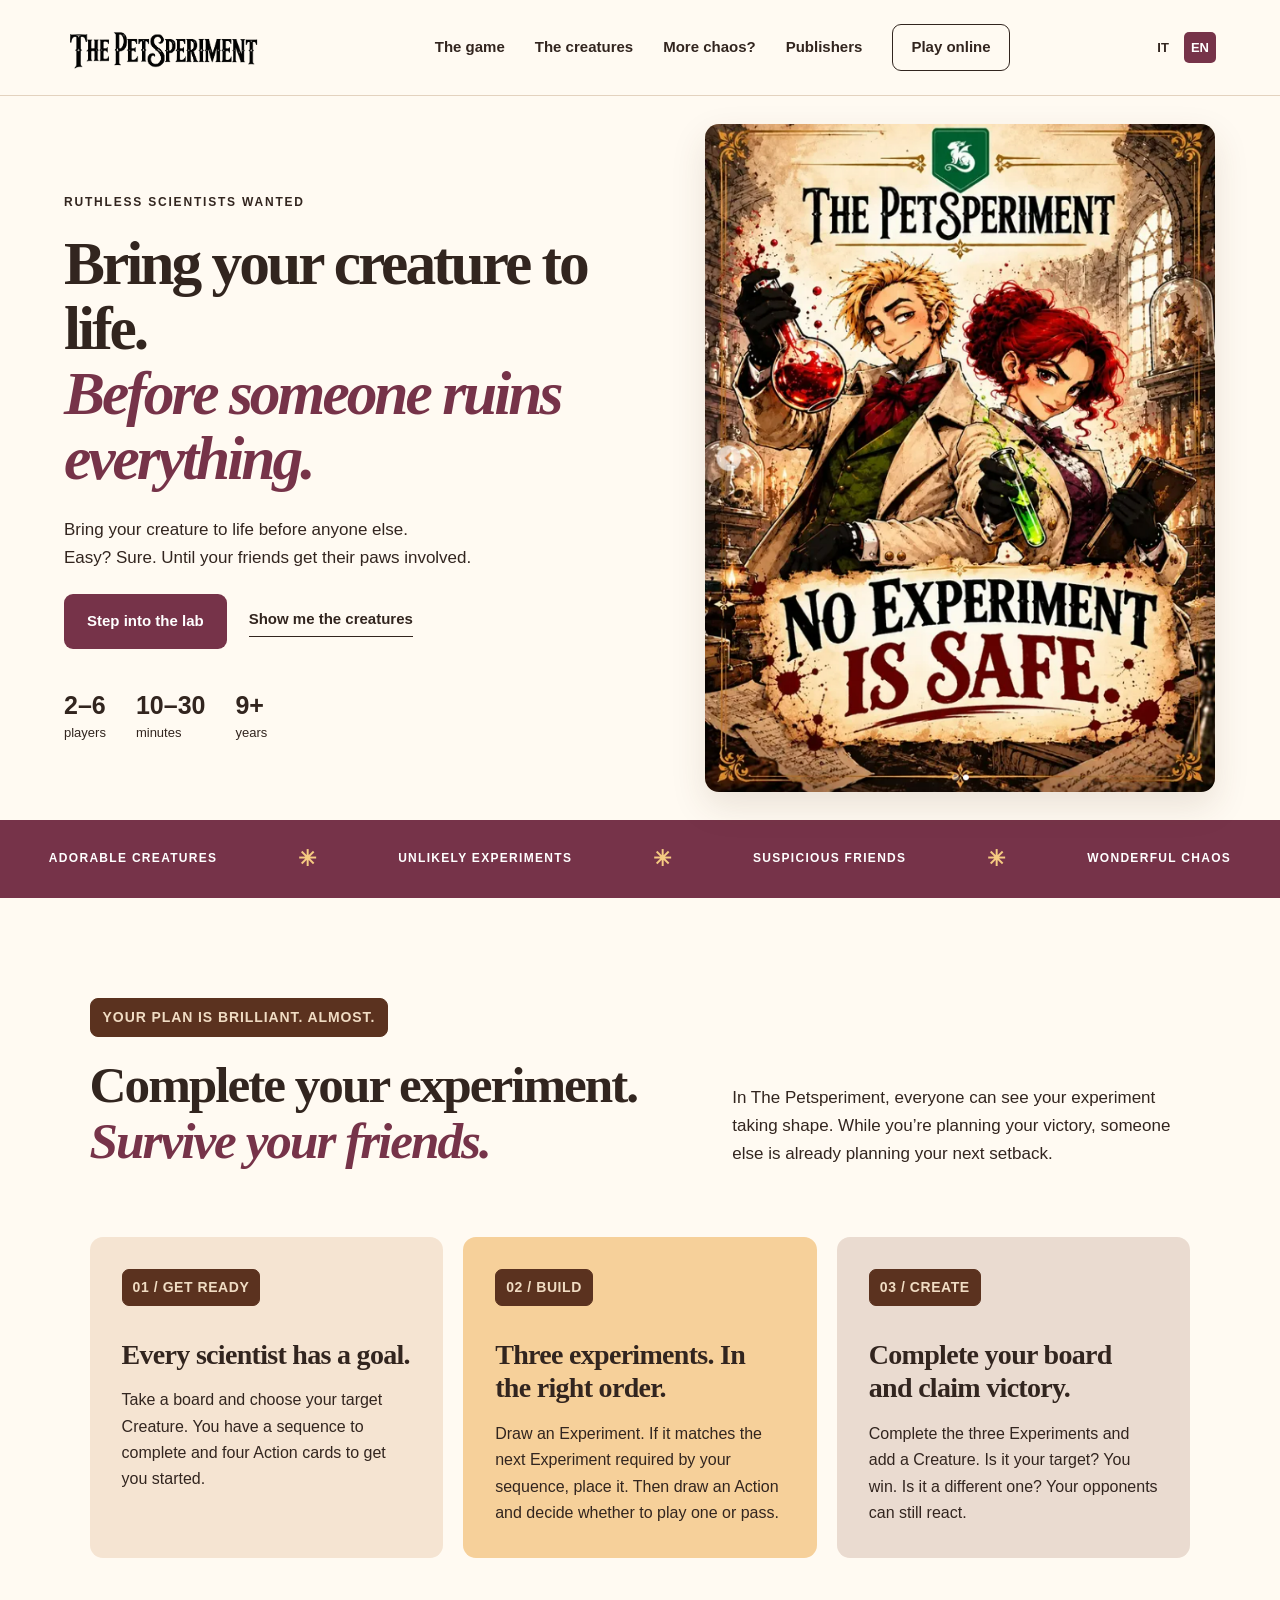
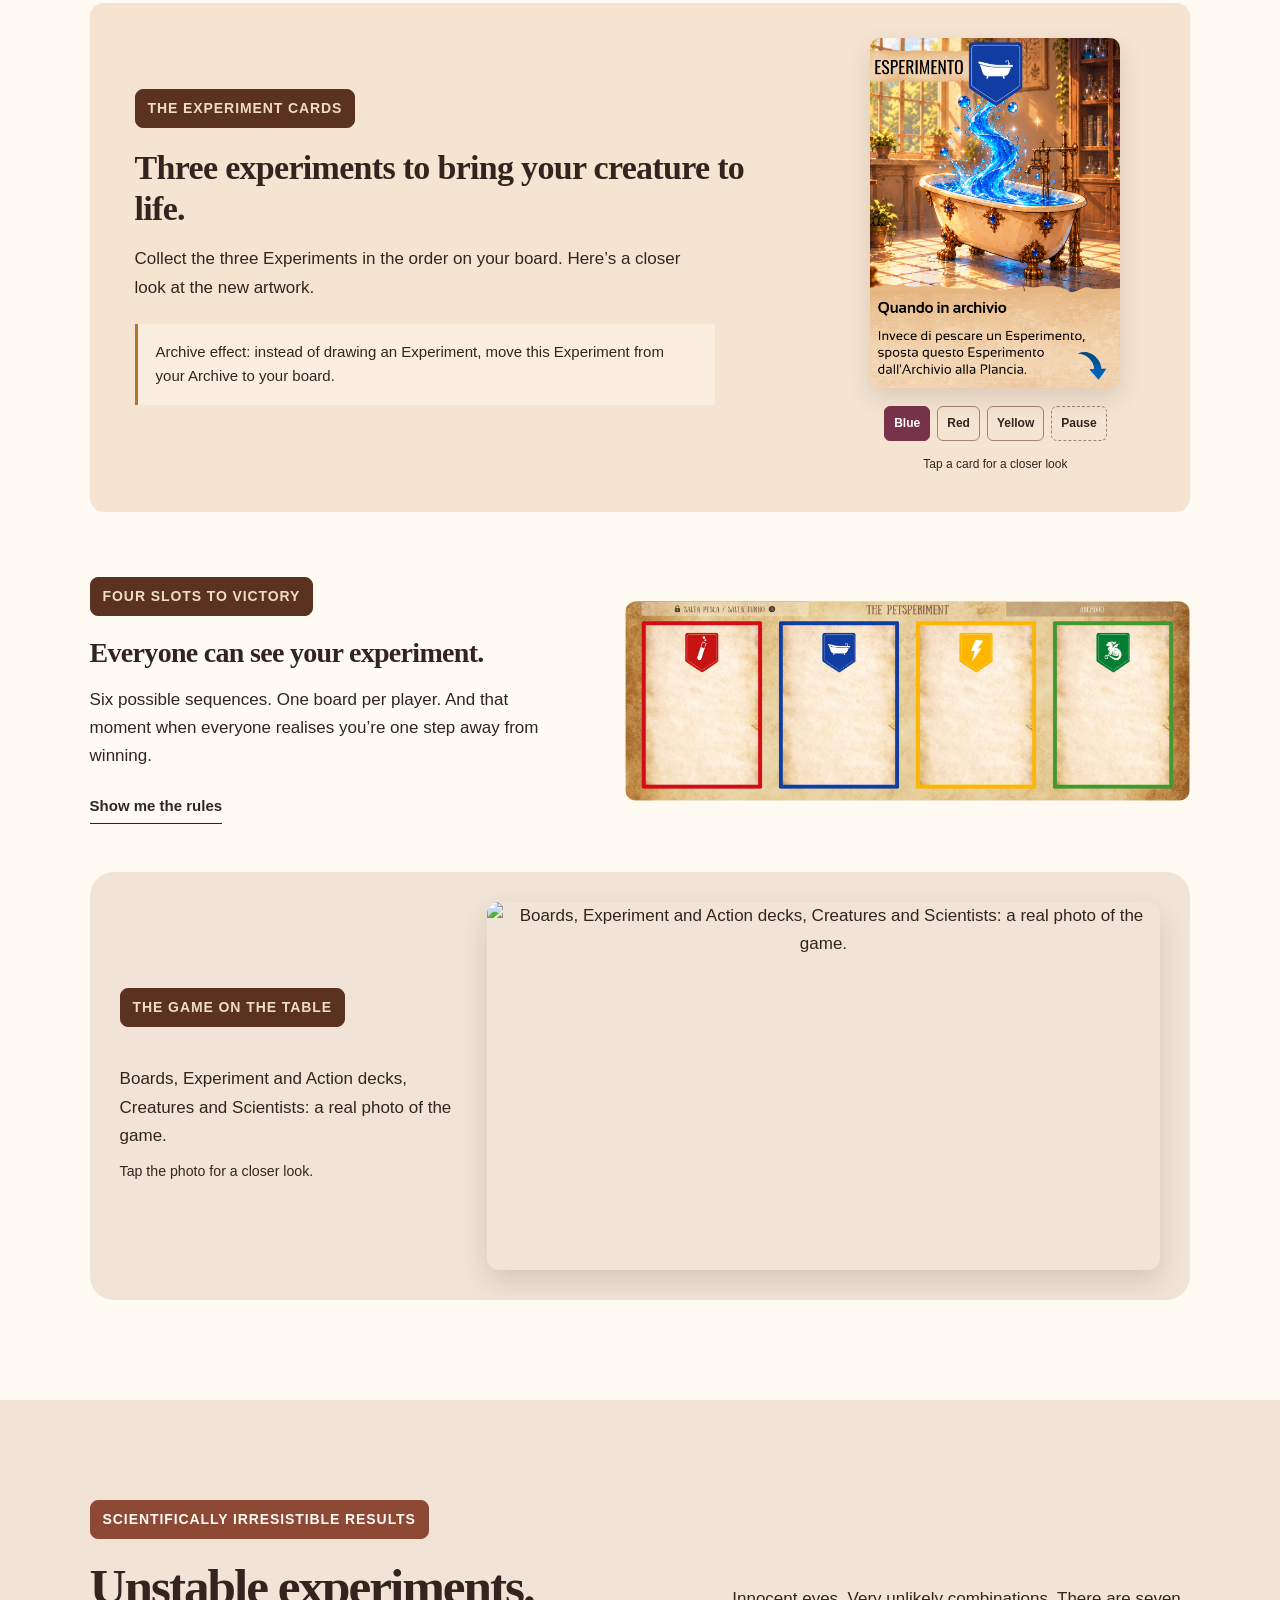
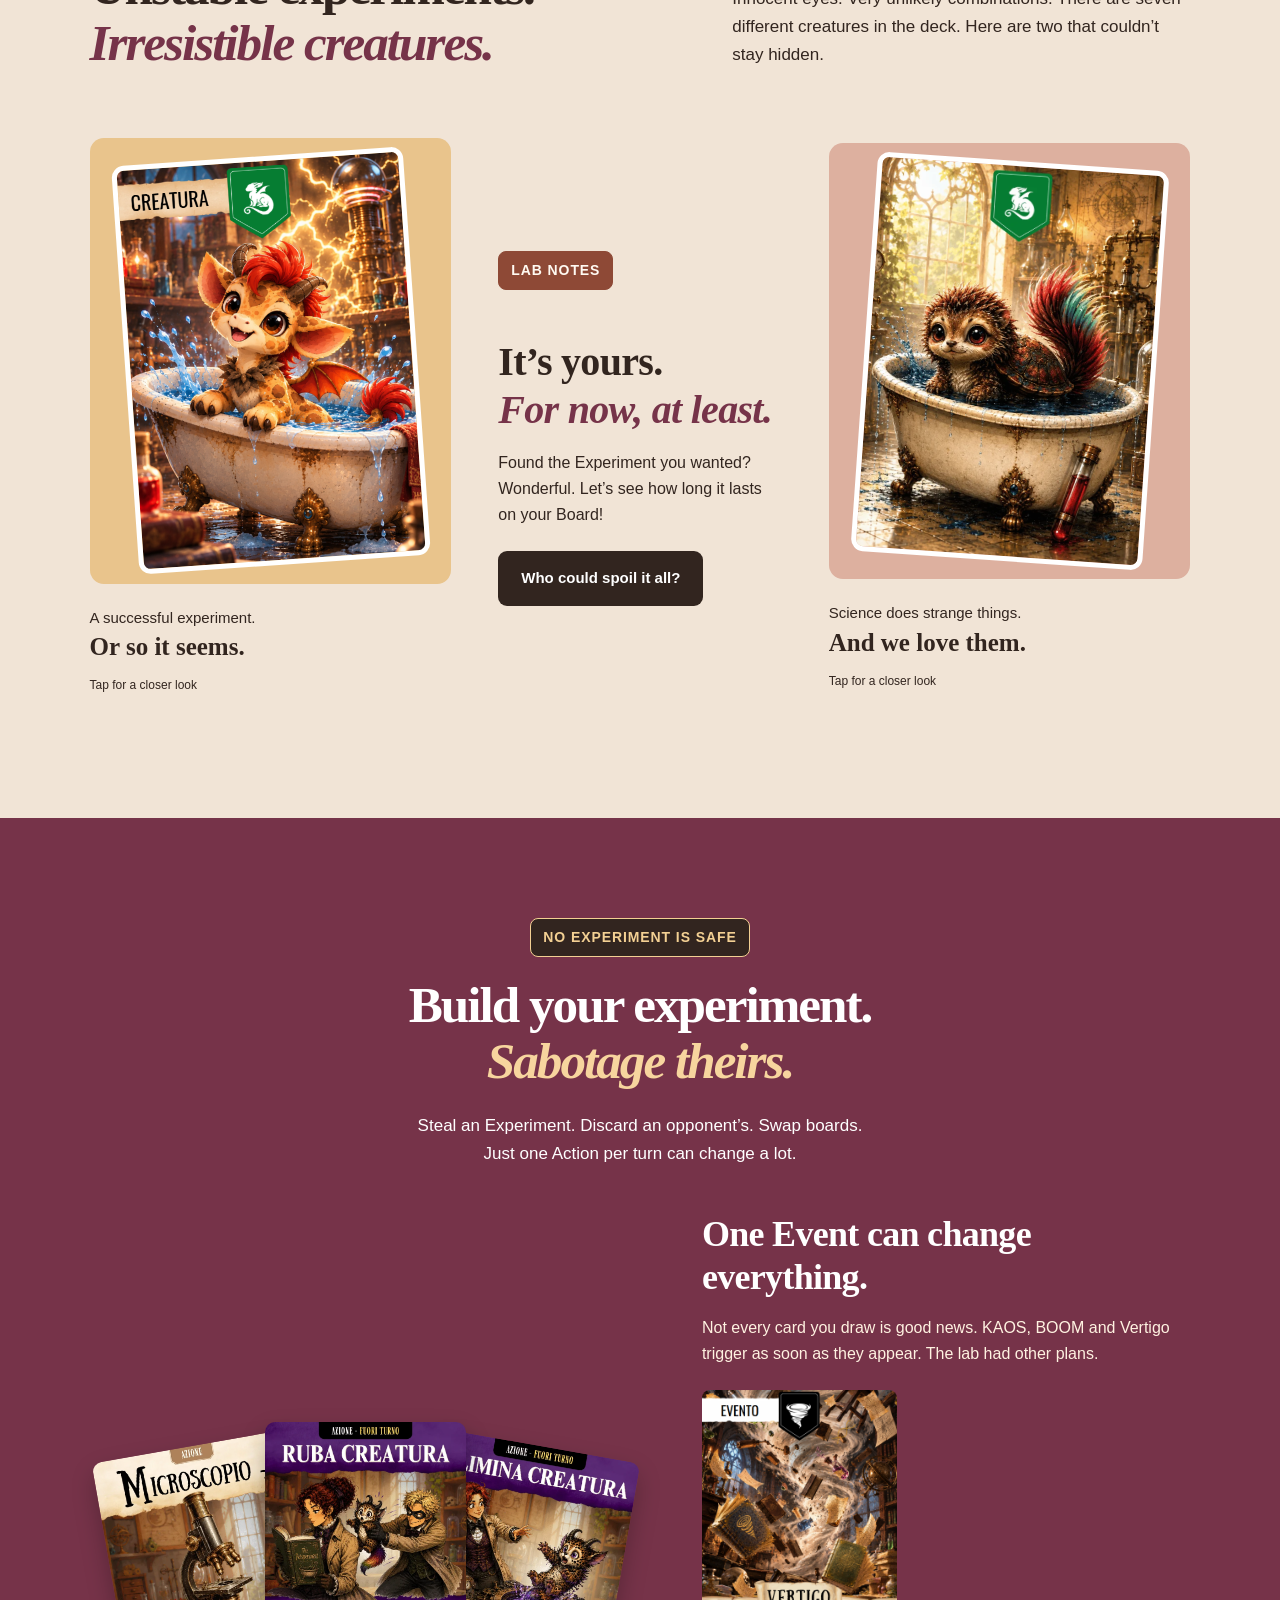
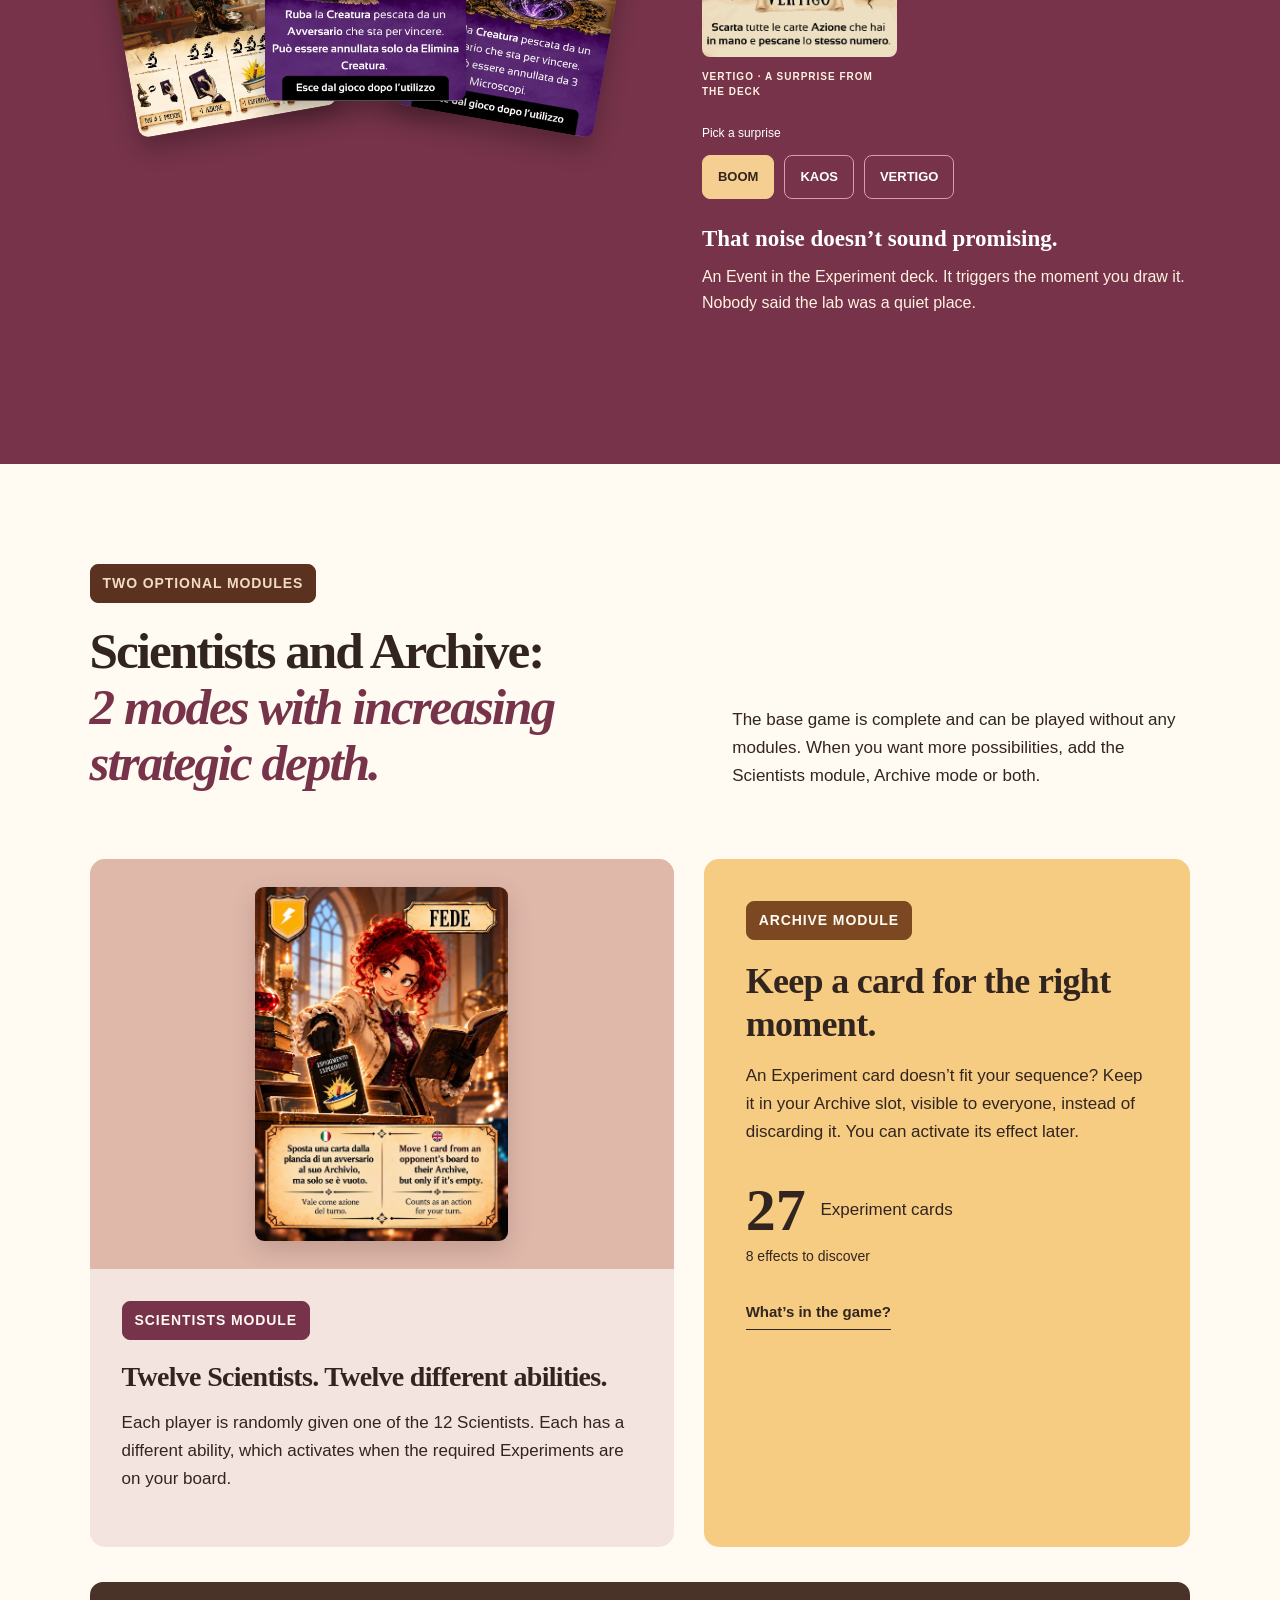
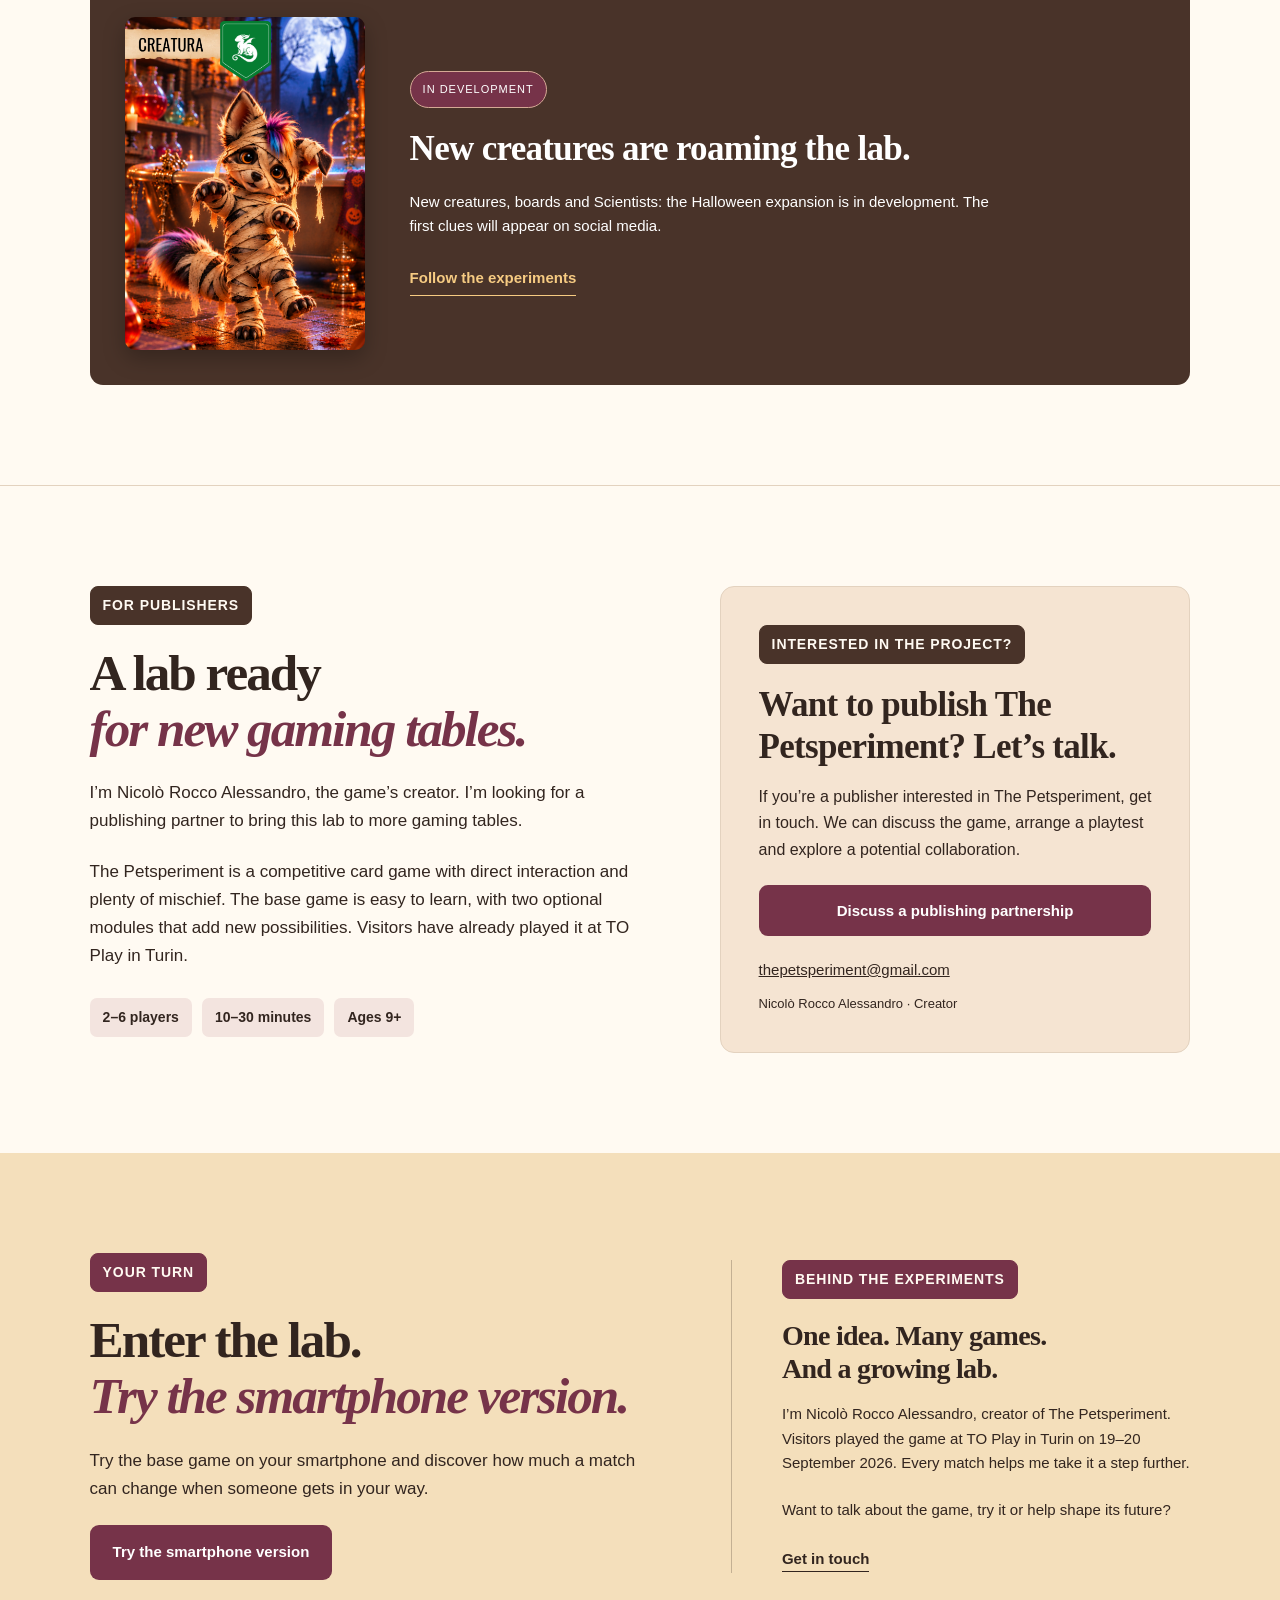
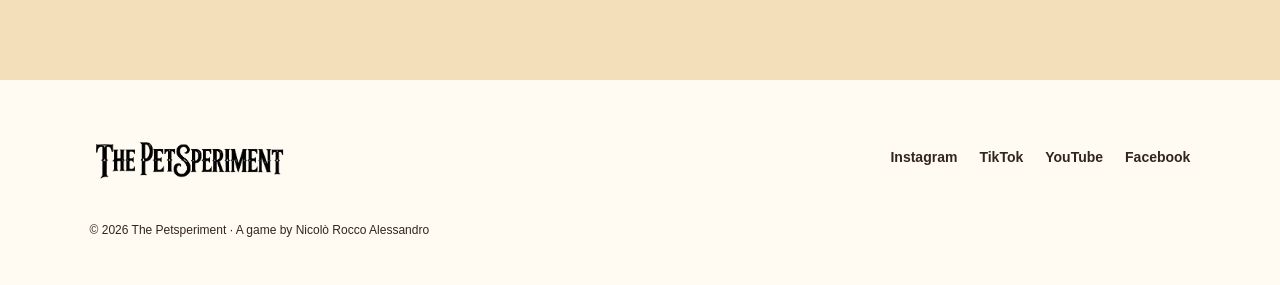
==== commit 35ad3726: "Add files via upload" ====
--- a/index-en.html
+++ b/index-en.html
@@ -1,8 +1,8 @@
 <!doctype html><html lang="en"><head><meta charset="utf-8"><meta name="viewport" content="width=device-width,initial-scale=1"><title>The Petsperiment — Wonderful chaos</title><meta name="description" content="Adorable creatures, unlikely experiments and ruthless friends. Discover The Petsperiment: a card game for 2–6 scientists, ages 9 and up."><meta name="theme-color" content="#522696"><link rel="icon" href="assets/favicon.svg"><link rel="alternate" hreflang="en" href="index-en.html"><link rel="alternate" hreflang="it" href="index.html"><link rel="stylesheet" href="style.css"><script src="script.js" defer></script></head><body>
 <header><a class="brand" href="#inizio" aria-label="The Petsperiment, home"><img class="brand-logo" src="assets/petsperiment-wordmark.png" alt="The Petsperiment" width="2172" height="724"></a><nav aria-label="Main navigation"><a href="#gioco">The game</a><a href="#creature">The creatures</a><a href="#laboratorio">More chaos?</a><a href="#editori">Publishers</a><a class="navplay" href="https://thepetsperiment.rokkonick.workers.dev" target="_blank" rel="noopener">Play online</a></nav><div class="header-controls"><div class="language-switch" aria-label="Website language"><a href="index.html" lang="it" aria-label="Versione italiana">IT</a><span aria-current="page">EN</span></div><button class="menu" aria-expanded="false" aria-label="Open menu">Menu</button></div></header>
-<main><section class="hero" id="inizio"><div class="hero-copy"><span class="eyebrow">RUTHLESS SCIENTISTS WANTED</span><h1>Create your creature.<br><em>Before someone ruins everything.</em></h1><p>Create your creature before anyone else.<br>Easy? Sure. Until your friends get their paws involved.</p><div class="ctas"><a class="button purple" href="#gioco">Step into the lab</a><a class="textlink" href="#creature">Show me the creatures</a></div><div class="stats"><span><b>2–6</b> players</span><span><b>10–30</b> minutes</span><span><b>9+</b> years</span></div></div><div class="hero-art"><img class="scientists" src="assets/hero-english.png" alt="The two scientists of The Petsperiment with their potions: No experiment is safe" fetchpriority="high" width="611" height="800"></div></section>
+<main><section class="hero" id="inizio"><div class="hero-copy"><span class="eyebrow">RUTHLESS SCIENTISTS WANTED</span><h1>Bring your creature to life.<br><em>Before someone ruins everything.</em></h1><p>Bring your creature to life before anyone else.<br>Easy? Sure. Until your friends get their paws involved.</p><div class="ctas"><a class="button purple" href="#gioco">Step into the lab</a><a class="textlink" href="#creature">Show me the creatures</a></div><div class="stats"><span><b>2–6</b> players</span><span><b>10–30</b> minutes</span><span><b>9+</b> years</span></div></div><div class="hero-art"><img class="scientists" src="assets/hero-english.png" alt="The two scientists of The Petsperiment with their potions: No experiment is safe" fetchpriority="high" width="611" height="800"></div></section>
 <div class="ribbon"><span>ADORABLE CREATURES</span><span>✳</span><span>UNLIKELY EXPERIMENTS</span><span>✳</span><span>SUSPICIOUS FRIENDS</span><span>✳</span><span>WONDERFUL CHAOS</span></div>
-<section class="intro section" id="gioco"><div class="section-top"><div><span class="eyebrow">YOUR PLAN IS BRILLIANT. ALMOST.</span><h2>Complete your experiment.<br><em>Survive your friends.</em></h2></div><p>In The Petsperiment, everyone can see your experiment taking shape. While you’re planning your victory, someone else is already planning your next setback.</p></div><div class="journey"><article><span class="step">01 / GET READY</span><h3>Every scientist has a goal.</h3><p>Take a board and choose your target Creature. You have a sequence to complete and four Action cards to get you started.</p></article><article><span class="step">02 / BUILD</span><h3>Three experiments. In the right order.</h3><p>Draw an Experiment. If it matches the next Experiment required by your sequence, place it. Then draw an Action and decide whether to play one or pass.</p></article><article><span class="step">03 / CREATE</span><h3>Complete your board and claim victory.</h3><p>Complete the three Experiments and add a Creature. Is it your target? You win. Is it a different one? Your opponents can still react.</p></article></div><div class="experiment-showcase"><div><span class="eyebrow">THE EXPERIMENT CARDS</span><h3>Three experiments to bring your creature to life.</h3><p>Collect the three Experiments in the order on your board. Here’s a closer look at the new artwork.</p><p class="archive-effect">Archive effect: instead of drawing an Experiment, move this Experiment from your Archive to your board.</p></div><div class="experiment-carousel" role="region" aria-label="Experiment card gallery"><button class="experiment-stage" data-zoom="assets/experiment-blue.png" data-caption="Archive effect: instead of drawing an Experiment, move this Experiment from your Archive to your board." aria-label="Enlarge the displayed Experiment card"><img class="experiment-slide active" src="assets/experiment-blue.png" alt="Experiment card: Blue" aria-hidden="false" width="456" height="637" loading="lazy"><img class="experiment-slide" src="assets/experiment-red.png" alt="Experiment card: Red" aria-hidden="true" width="456" height="637" loading="lazy"><img class="experiment-slide" src="assets/experiment-yellow.png" alt="Experiment card: Yellow" aria-hidden="true" width="456" height="637" loading="lazy"></button><div class="slide-controls"><button type="button" class="slide-select" data-slide="0" aria-label="Show Blue" aria-current="true">Blue</button><button type="button" class="slide-select" data-slide="1" aria-label="Show Red" aria-current="false">Red</button><button type="button" class="slide-select" data-slide="2" aria-label="Show Yellow" aria-current="false">Yellow</button><button class="slide-pause" type="button" aria-pressed="false">Pause</button></div><small>Tap a card for a closer look</small></div></div><div class="board-feature"><div><span class="eyebrow">FOUR SLOTS TO VICTORY</span><h3>Everyone can see your experiment.</h3><p>Six possible sequences. One board per player. And that moment when everyone realises you’re one step away from winning.</p><button class="textlink" data-dialog="rules">Show me the rules</button></div><button class="image-button" data-zoom="assets/plancia-1.webp" data-caption="One of the six boards: three Experiments in sequence and a Creature slot." aria-label="Enlarge the board"><img src="assets/plancia-1.webp" alt="Original The Petsperiment board" loading="lazy"></button></div><figure class="real-game"><figcaption><span class="eyebrow">THE GAME ON THE TABLE</span><p>Boards, Experiment and Action decks, Creatures and Scientists: a real photo of the game.</p><small>Tap the photo for a closer look.</small></figcaption><button type="button" class="image-button real-game-image" data-zoom="assets/game-on-table.png" data-caption="Boards, Experiment and Action decks, Creatures and Scientists: a real photo of the game." aria-label="Enlarge the photo of the game"><img src="assets/game-on-table.png" alt="Boards, Experiment and Action decks, Creatures and Scientists: a real photo of the game." loading="lazy" width="1536" height="684"></button></figure></section>
+<section class="intro section" id="gioco"><div class="section-top"><div><span class="eyebrow">YOUR PLAN IS BRILLIANT. ALMOST.</span><h2>Complete your experiment.<br><em>Survive your friends.</em></h2></div><p>In The Petsperiment, everyone can see your experiment taking shape. While you’re planning your victory, someone else is already planning your next setback.</p></div><div class="journey"><article><span class="step">01 / GET READY</span><h3>Every scientist has a goal.</h3><p>Take a board and choose your target Creature. You have a sequence to complete and four Action cards to get you started.</p></article><article><span class="step">02 / BUILD</span><h3>Three experiments. In the right order.</h3><p>Draw an Experiment. If it matches the next Experiment required by your sequence, place it. Then draw an Action and decide whether to play one or pass.</p></article><article><span class="step">03 / CREATE</span><h3>Complete your board and claim victory.</h3><p>Complete the three Experiments and add a Creature. Is it your target? You win. Is it a different one? Your opponents can still react.</p></article></div><div class="experiment-showcase"><div><span class="eyebrow">THE EXPERIMENT CARDS</span><h3>Three experiments to bring your creature to life.</h3><p>Collect the three Experiments in the order on your board. Here’s a closer look at the new artwork.</p><p class="archive-effect">Archive effect: instead of drawing an Experiment, move this Experiment from your Archive to your board.</p></div><div class="experiment-carousel" role="region" aria-label="Experiment card gallery"><button class="experiment-stage" data-zoom="assets/experiment-blue.png" data-caption="Archive effect: instead of drawing an Experiment, move this Experiment from your Archive to your board." aria-label="Enlarge the displayed Experiment card"><img class="experiment-slide active" src="assets/experiment-blue.png" alt="Experiment card: Blue" aria-hidden="false" width="456" height="637" loading="lazy"><img class="experiment-slide" src="assets/experiment-red.png" alt="Experiment card: Red" aria-hidden="true" width="456" height="637" loading="lazy"><img class="experiment-slide" src="assets/experiment-yellow.png" alt="Experiment card: Yellow" aria-hidden="true" width="456" height="637" loading="lazy"></button><div class="slide-controls"><button type="button" class="slide-select" data-slide="0" aria-label="Show Blue" aria-current="true">Blue</button><button type="button" class="slide-select" data-slide="1" aria-label="Show Red" aria-current="false">Red</button><button type="button" class="slide-select" data-slide="2" aria-label="Show Yellow" aria-current="false">Yellow</button><button class="slide-pause" type="button" aria-pressed="false">Pause</button></div><small>Tap a card for a closer look</small></div></div><div class="board-feature"><div><span class="eyebrow">FOUR SLOTS TO VICTORY</span><h3>Everyone can see your experiment.</h3><p>Six possible sequences. One board per player. And that moment when everyone realises you’re one step away from winning.</p><button class="textlink" data-dialog="rules">Show me the rules</button></div><button class="image-button" data-zoom="assets/plancia-1.webp" data-caption="One of the six boards: three Experiments in sequence and a Creature slot." aria-label="Enlarge the board"><img src="assets/plancia-1.webp" alt="Original The Petsperiment board" loading="lazy"></button></div><figure class="real-game"><figcaption><span class="eyebrow">THE GAME ON THE TABLE</span><p>Boards, Experiment and Action decks, Creatures and Scientists: a real photo of the game.</p><small>Tap the photo for a closer look.</small></figcaption><button type="button" class="image-button real-game-image" data-zoom="assets/game-table-corrected.jpg" data-caption="Boards, Experiment and Action decks, Creatures and Scientists: a real photo of the game." aria-label="Enlarge the photo of the game"><img src="assets/game-table-corrected.jpg" alt="Boards, Experiment and Action decks, Creatures and Scientists: a real photo of the game." loading="lazy" width="1320" height="720"></button></figure></section>
 <section class="creatures section" id="creature"><div class="section-top"><div><span class="eyebrow">SCIENTIFICALLY IRRESISTIBLE RESULTS</span><h2>Unstable experiments.<br><em>Irresistible creatures.</em></h2></div><p>Innocent eyes. Very unlikely combinations. There are seven different creatures in the deck. Here are two that couldn’t stay hidden.</p></div><div class="creature-gallery"><button class="creature" data-zoom="assets/creature-new.png" data-caption="One of the seven creatures in the game. Adorable. Even when someone steals it."><div class="creature-image"><img src="assets/creature-new.png" alt="Hybrid creature with giraffe spots, a red mane and little wings" loading="lazy" width="452" height="641"></div><span>A successful experiment.<b>Or so it seems.</b><small>Tap for a closer look</small></span></button><div class="creature-note"><span>LAB NOTES</span><h3>It’s yours.<br><em>For now, at least.</em></h3><p>Found the Experiment you wanted? Wonderful. Let’s see how long it lasts on your Board!</p><a class="button dark" href="#caos">Who could spoil it all?</a></div><button class="creature second" data-zoom="assets/186.webp" data-caption="Another original The Petsperiment creature. The lab still has more secrets."><div class="creature-image"><img src="assets/186.webp" alt="Second original The Petsperiment creature" loading="lazy" width="665" height="923"></div><span>Science does strange things.<b>And we love them.</b><small>Tap for a closer look</small></span></button></div></section>
 <section class="chaos section" id="caos"><div class="chaos-heading"><span class="eyebrow">NO EXPERIMENT IS SAFE</span><h2>Build your experiment.<br><em>Sabotage theirs.</em></h2><p>Steal an Experiment. Discard an opponent’s. Swap boards.<br>Just one Action per turn can change a lot.</p></div><div class="chaos-grid"><div class="card-fan"><button data-zoom="assets/18x.webp" data-caption="Microscope: four different uses and a defence. One card, many possibilities." aria-label="View the Microscope card"><img src="assets/18x.webp" alt="Microscope card" loading="lazy"></button><button data-zoom="assets/1x-2.webp" data-caption="Steal Creature: a purple Action played out of turn when an opponent is about to win. It leaves the game after use." aria-label="View the Steal Creature card"><img src="assets/1x-2.webp" alt="Steal Creature card" loading="lazy"></button><button data-zoom="assets/1x.webp" data-caption="Discard Creature: an out-of-turn purple Action that can stop a victory. It leaves the game after use." aria-label="View the Discard Creature card"><img src="assets/1x.webp" alt="Discard Creature card" loading="lazy"></button></div><div class="chaos-aside"><h3>One Event can change everything.</h3><p>Not every card you draw is good news. KAOS, BOOM and Vertigo trigger as soon as they appear. The lab had other plans.</p><button class="event-preview" data-zoom="assets/vertigo-event.png" data-caption="Vertigo: discard all the Action cards in your hand, then draw the same number." aria-label="Enlarge the Vertigo Event card"><img src="assets/vertigo-event.png" alt="Vertigo Event card" width="462" height="632" loading="lazy"><span>VERTIGO · A SURPRISE FROM THE DECK</span></button><span class="hint">Pick a surprise</span><div class="event-tabs" role="tablist" aria-label="Event cards"><button role="tab" aria-selected="true" aria-controls="event-text" id="tab-boom" data-event="boom">BOOM</button><button role="tab" aria-selected="false" aria-controls="event-text" id="tab-kaos" data-event="kaos" tabindex="-1">KAOS</button><button role="tab" aria-selected="false" aria-controls="event-text" id="tab-vertigo" data-event="vertigo" tabindex="-1">VERTIGO</button></div><div id="event-text" role="tabpanel" aria-labelledby="tab-boom" aria-live="polite"><h4>That noise doesn’t sound promising.</h4><p>An Event in the Experiment deck. It triggers the moment you draw it. Nobody said the lab was a quiet place.</p></div></div></div></section>
 <section class="section modules" id="laboratorio"><div class="section-top"><div><span class="eyebrow">TWO OPTIONAL MODULES</span><h2>Scientists and Archive:<br><em>2 modes with increasing strategic depth.</em></h2></div><p>The base game is complete and can be played without any modules. When you want more possibilities, add the Scientists module, Archive mode or both.</p></div><div class="module-grid"><article class="scientist-module"><div class="module-images"><button data-zoom="assets/fede-bilingual.png" data-caption="Fede, one of the twelve Scientists. Her new card shows her ability in Italian and English." aria-label="Enlarge Fede’s bilingual card"><img src="assets/fede-bilingual.png" alt="Scientist Fede: card with her ability in Italian and English" loading="lazy" width="1061" height="1482"></button></div><div><span class="eyebrow">SCIENTISTS MODULE</span><h3>Twelve Scientists. Twelve different abilities.</h3><p>Each player is randomly given one of the 12 Scientists. Each has a different ability, which activates when the required Experiments are on your board.</p></div></article><article class="archive-module"><span class="eyebrow">ARCHIVE MODULE</span><h3>Keep a card for the right moment.</h3><p>An Experiment card doesn’t fit your sequence? Keep it in your Archive slot, visible to everyone, instead of discarding it. You can activate its effect later.</p><p class="archive-number"><b>27</b> Experiment cards <span>8 effects to discover</span></p><button class="textlink" data-dialog="components">What’s in the game?</button></article></div><aside class="halloween"><button class="halloween-preview" data-zoom="assets/halloween-preview.png" data-caption="A preview of the new creatures in the Halloween expansion, still in development." aria-label="Enlarge the Halloween creature"><img src="assets/halloween-preview.png" alt="An adorable mummy creature from the Halloween expansion" width="460" height="637" loading="lazy"></button><div class="halloween-copy"><span class="pill">IN DEVELOPMENT</span><h3>New creatures are roaming the lab.</h3><p>New creatures, boards and Scientists: the Halloween expansion is in development. The first clues will appear on social media.</p><a class="textlink" href="https://www.instagram.com/thepetsperiment/" target="_blank" rel="noopener">Follow the experiments</a></div></aside></section>
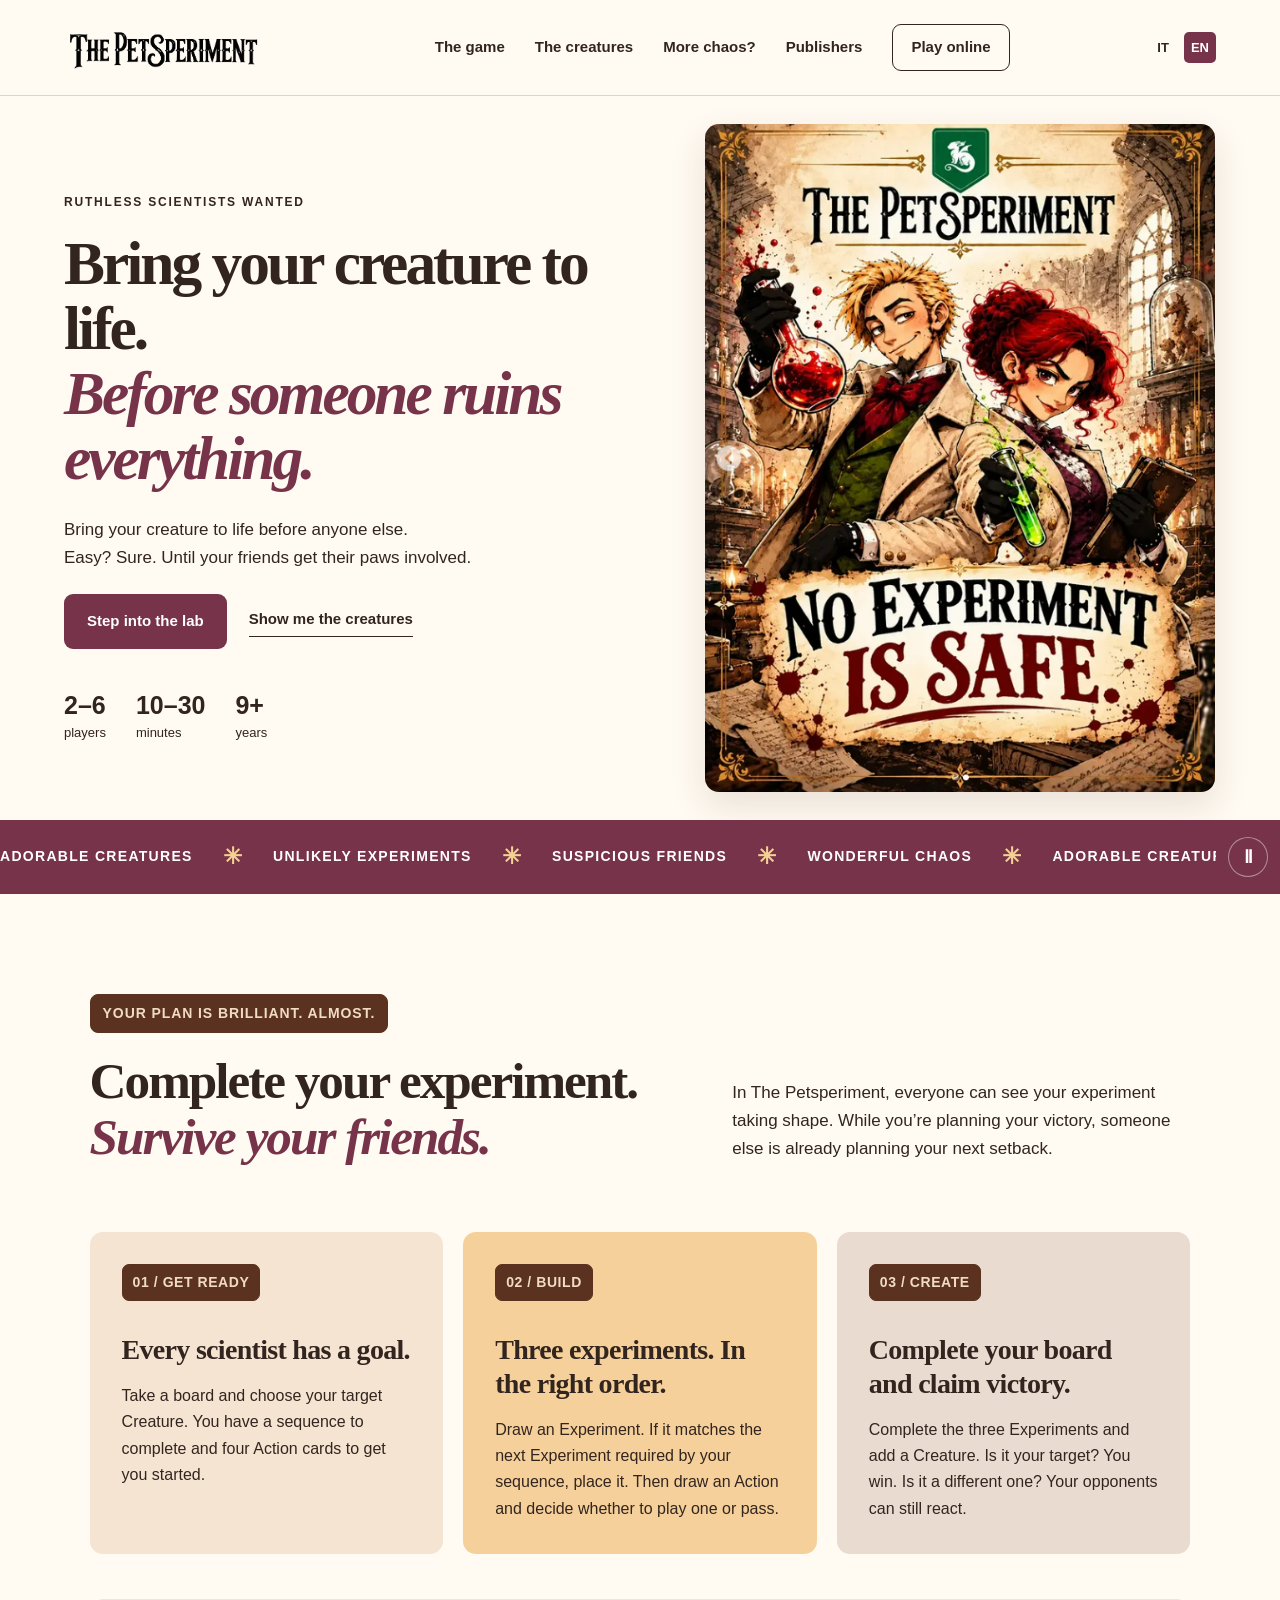
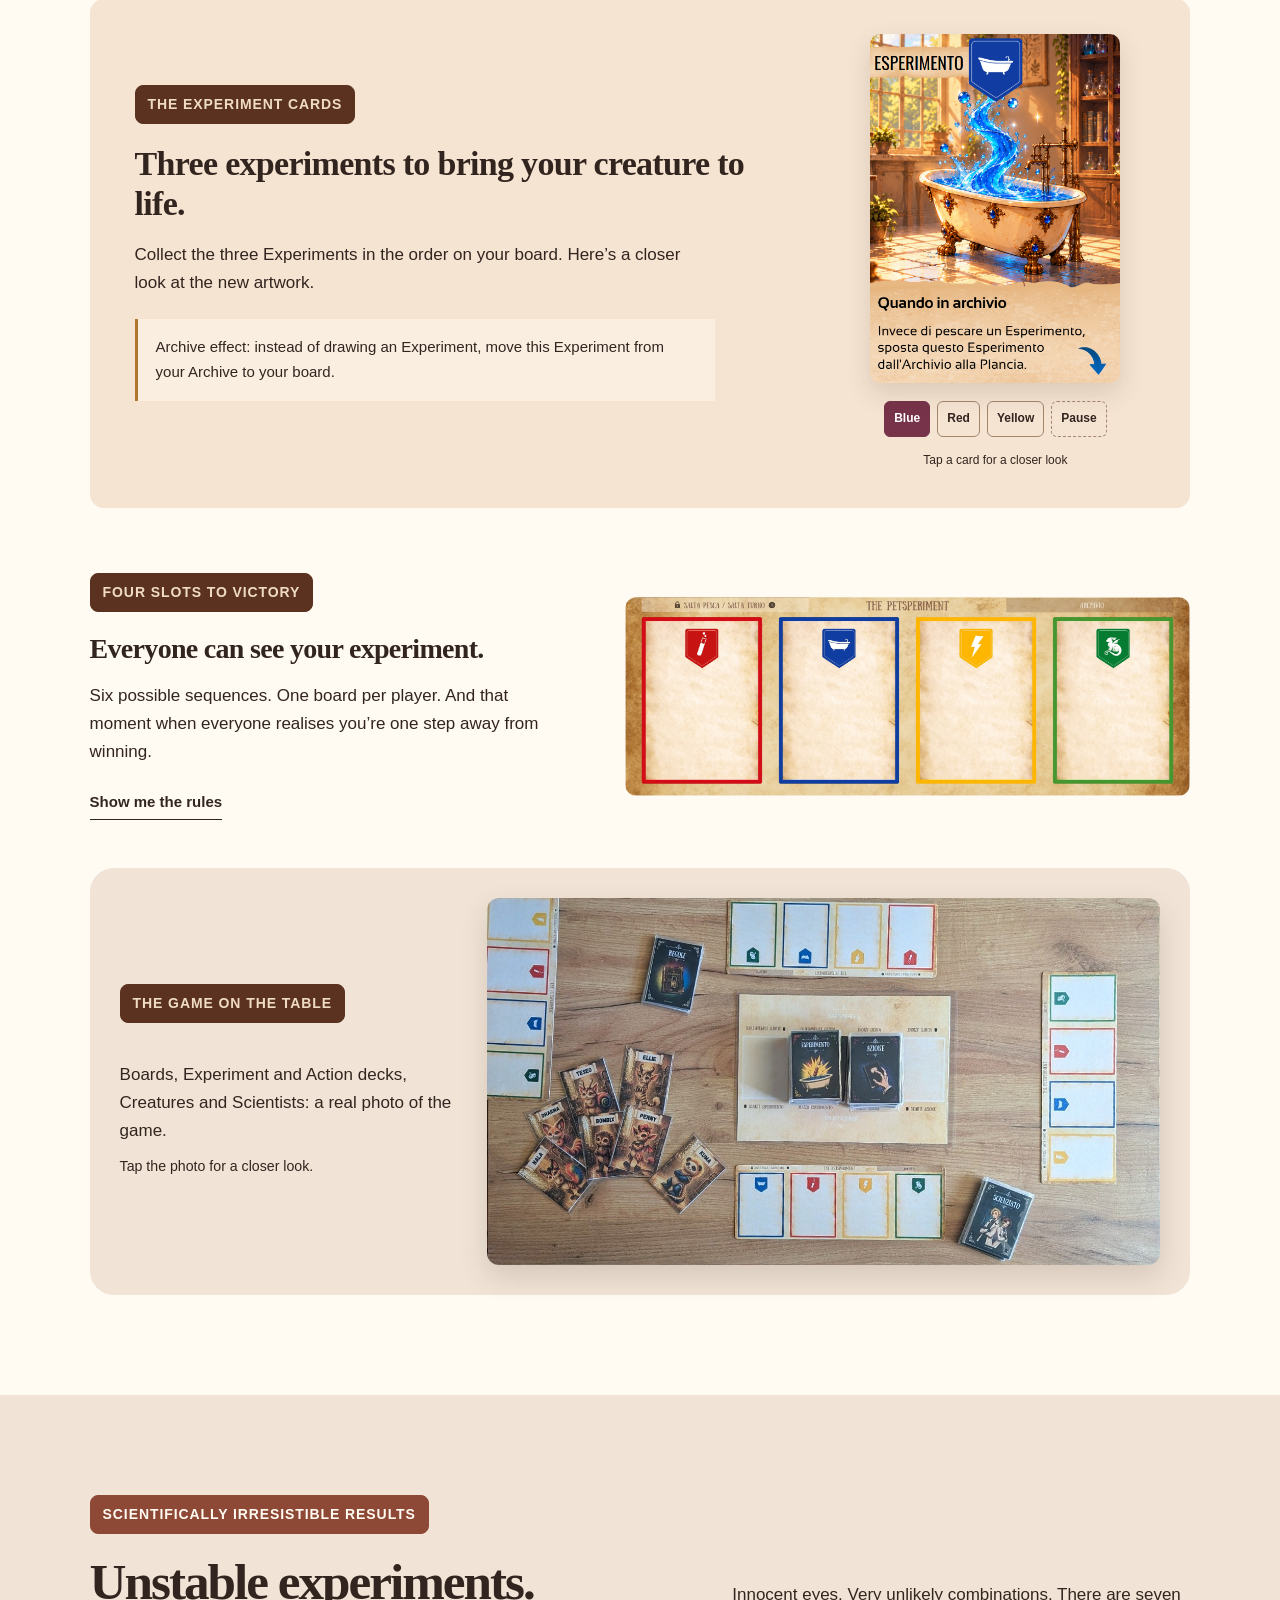
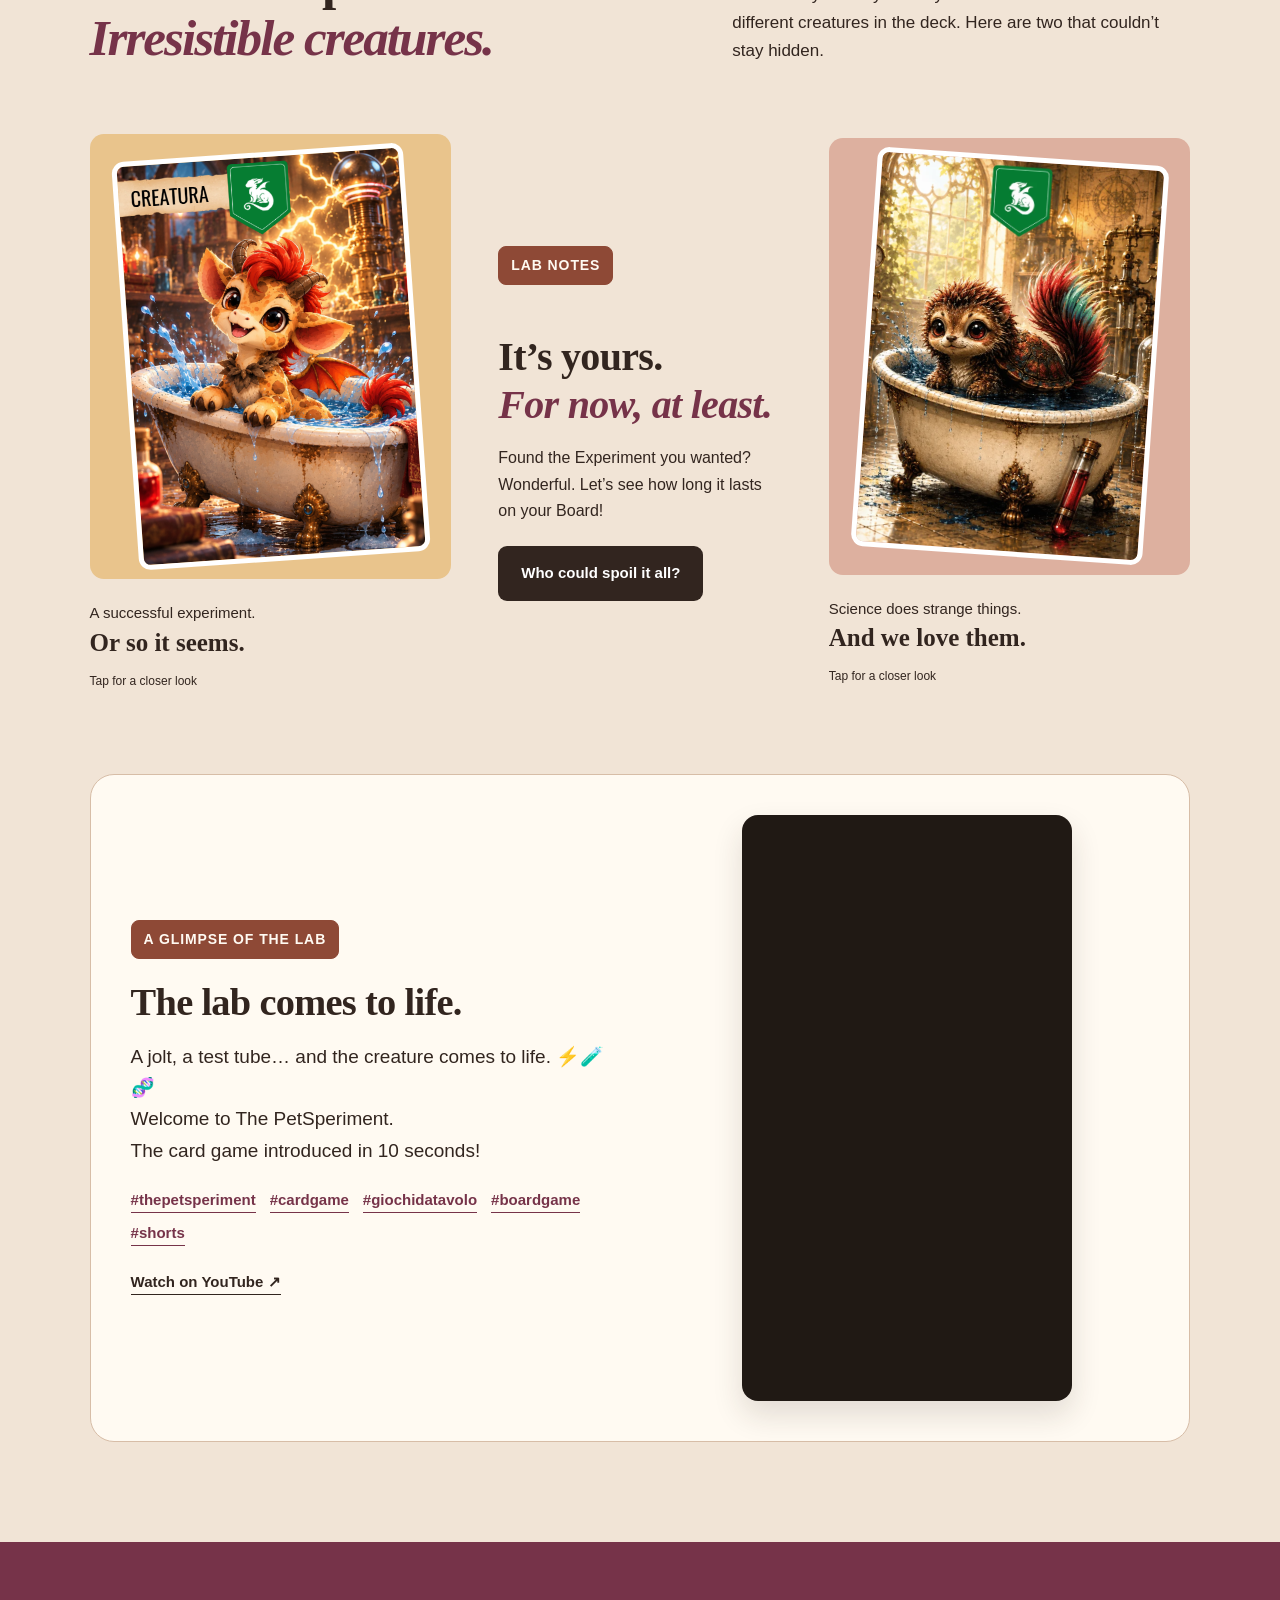
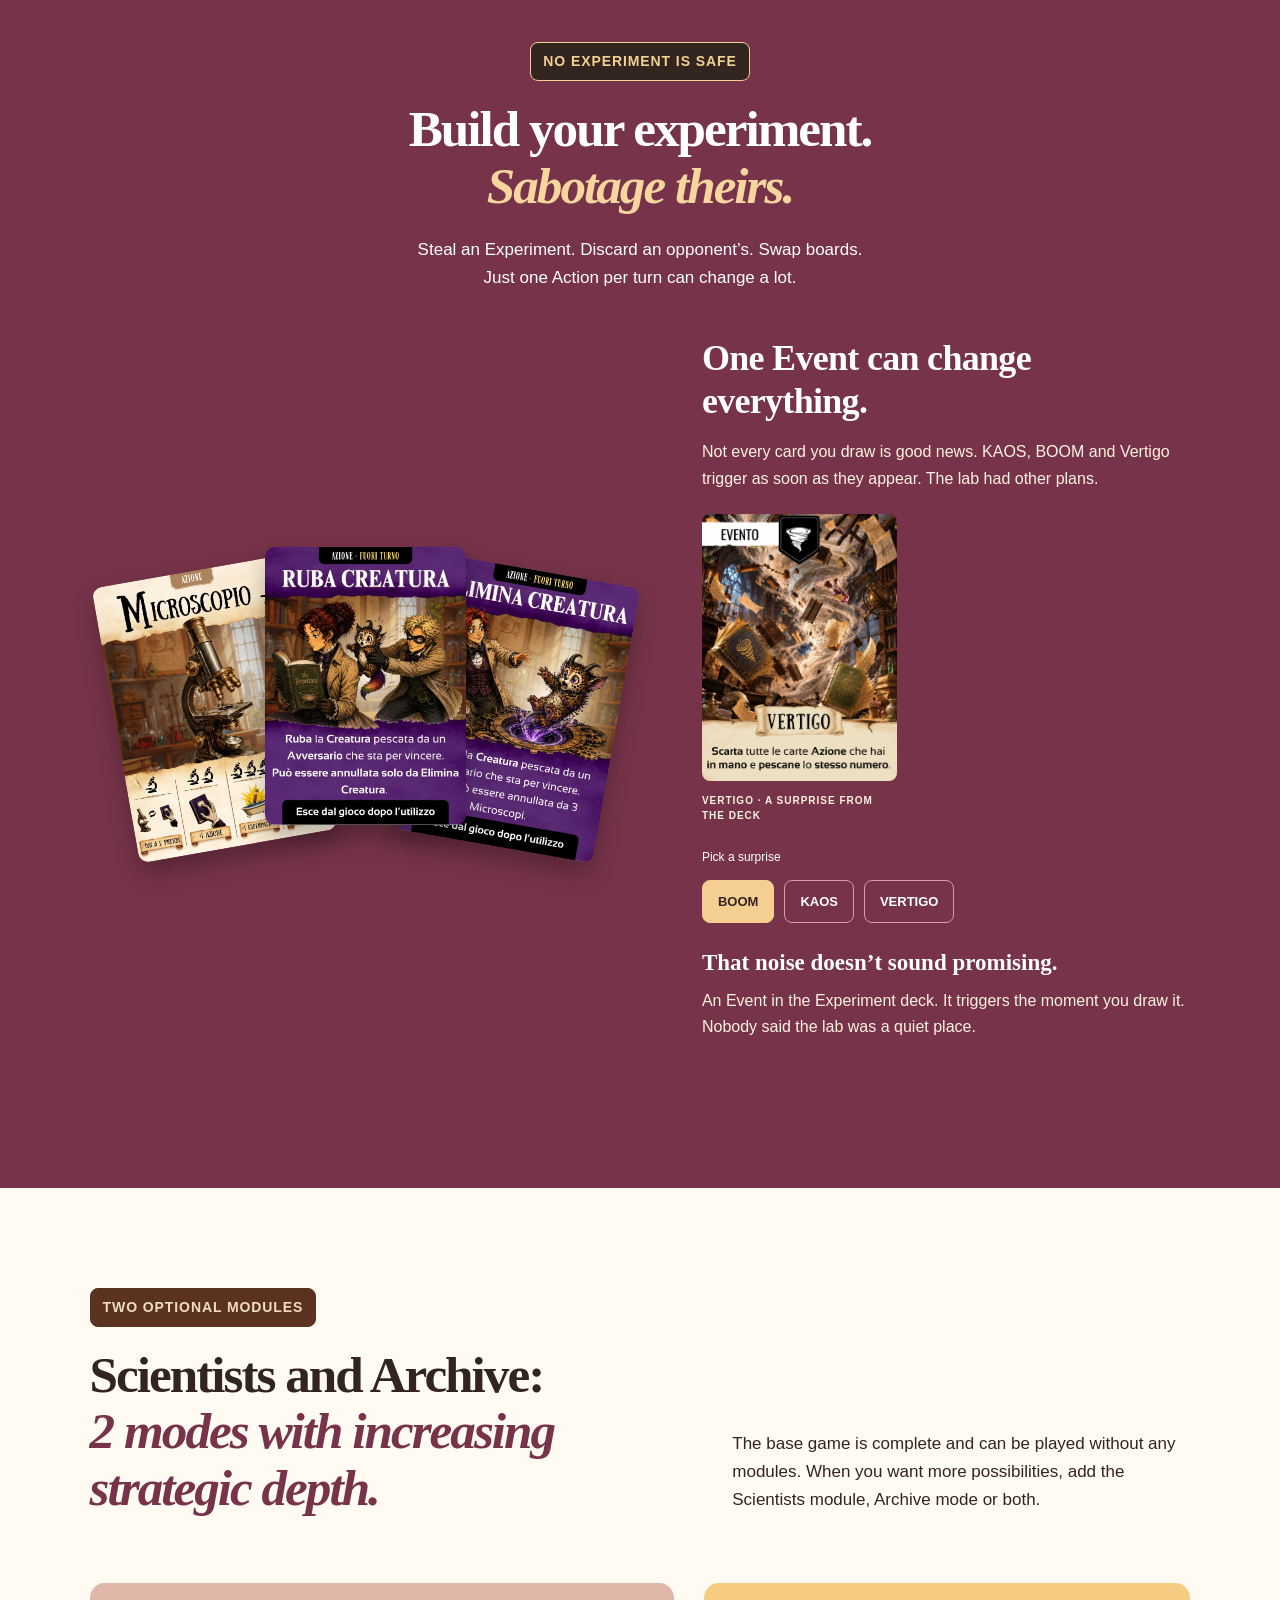
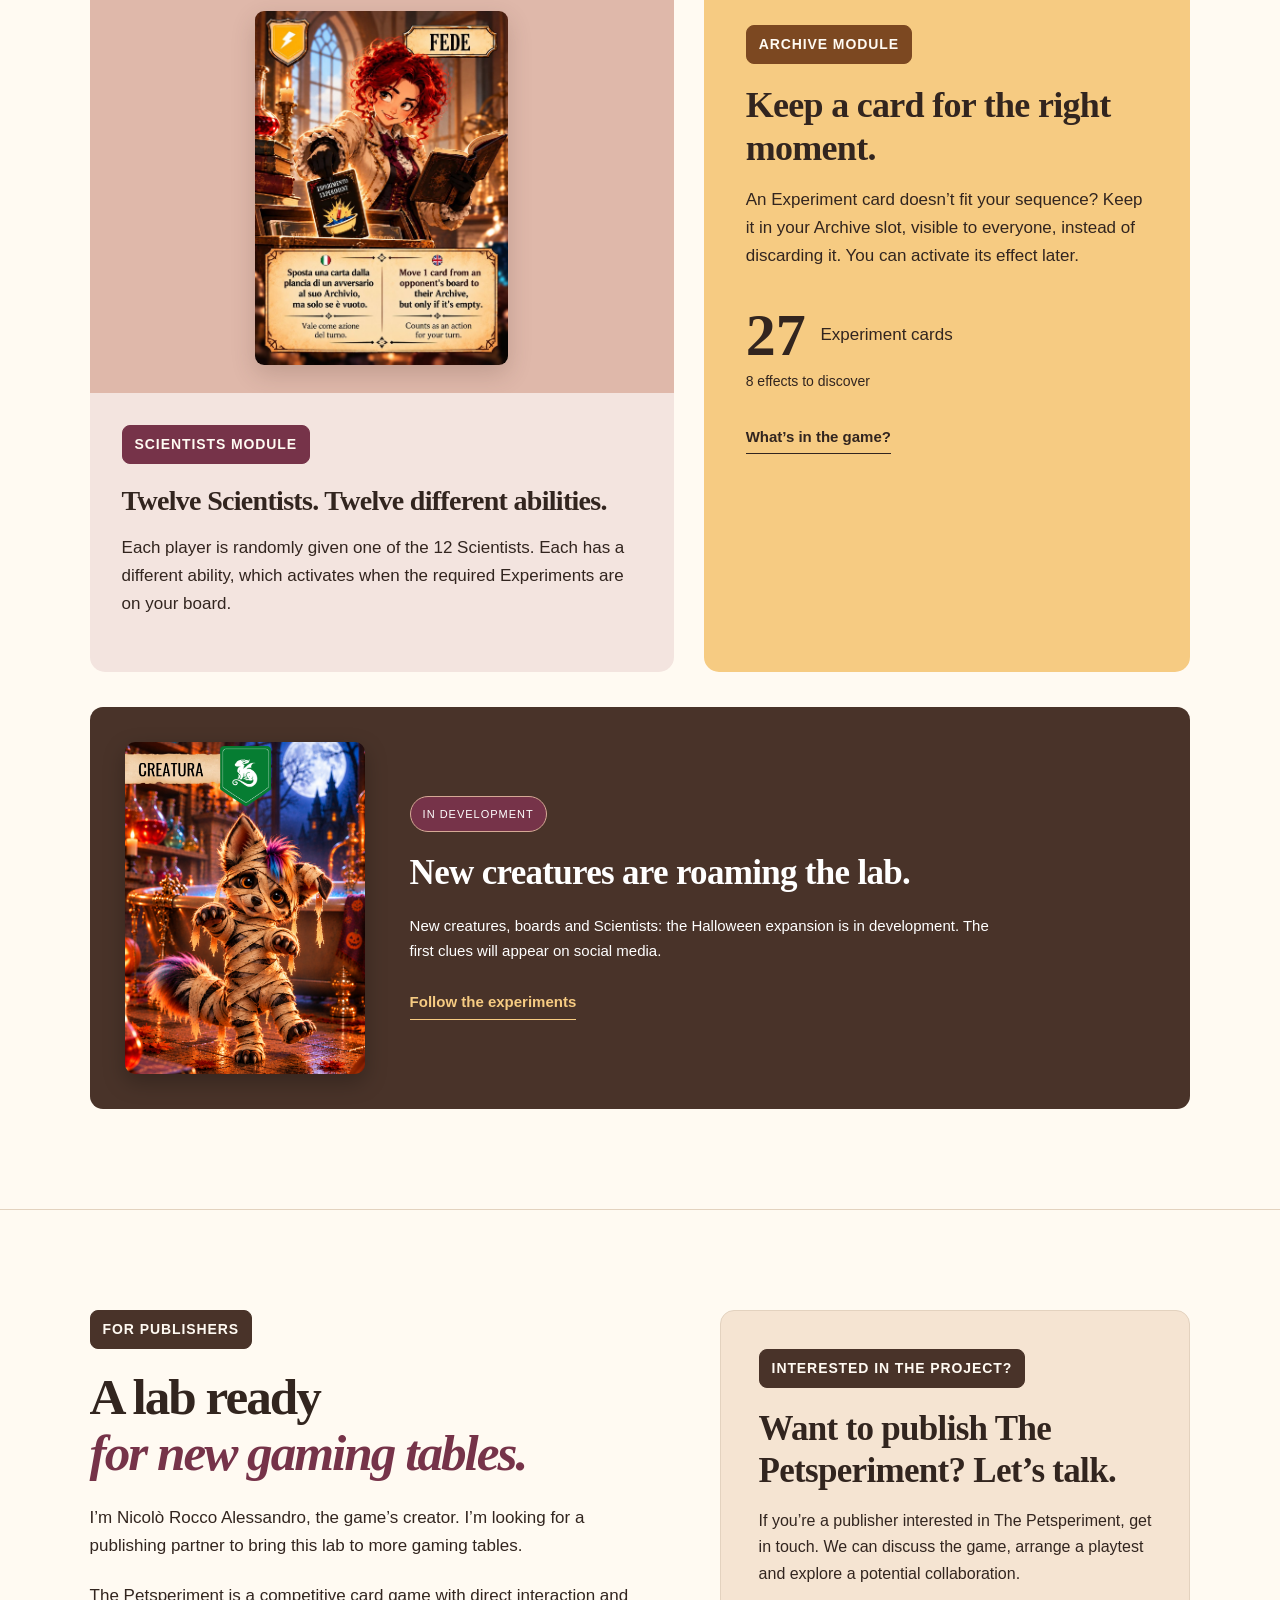
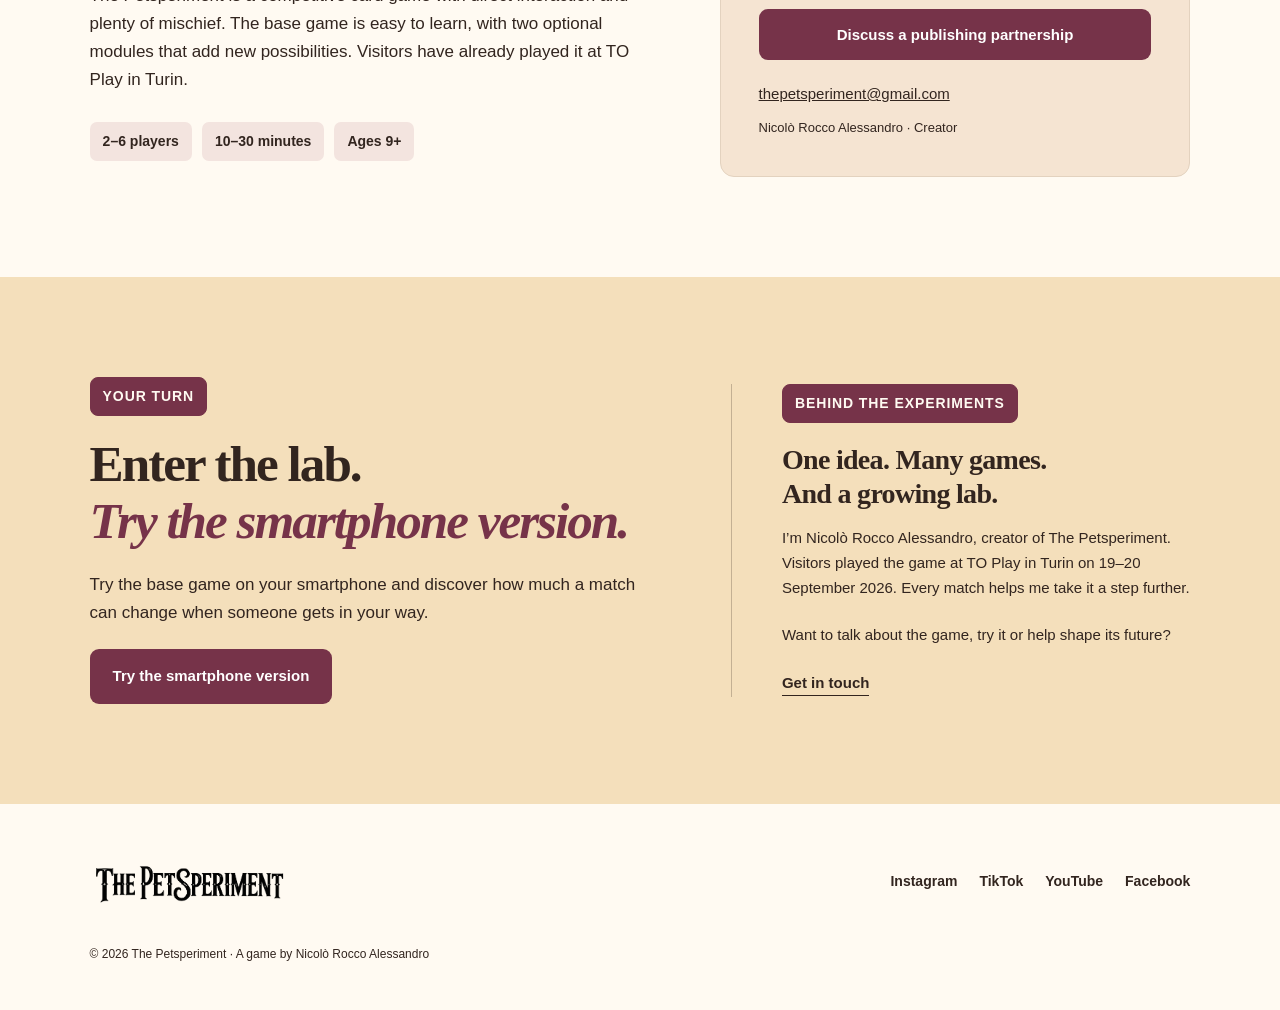
==== commit 6fc359c8: "Add files via upload" ====
--- a/index-en.html
+++ b/index-en.html
@@ -1,9 +1,9 @@
 <!doctype html><html lang="en"><head><meta charset="utf-8"><meta name="viewport" content="width=device-width,initial-scale=1"><title>The Petsperiment — Wonderful chaos</title><meta name="description" content="Adorable creatures, unlikely experiments and ruthless friends. Discover The Petsperiment: a card game for 2–6 scientists, ages 9 and up."><meta name="theme-color" content="#522696"><link rel="icon" href="assets/favicon.svg"><link rel="alternate" hreflang="en" href="index-en.html"><link rel="alternate" hreflang="it" href="index.html"><link rel="stylesheet" href="style.css"><script src="script.js" defer></script></head><body>
 <header><a class="brand" href="#inizio" aria-label="The Petsperiment, home"><img class="brand-logo" src="assets/petsperiment-wordmark.png" alt="The Petsperiment" width="2172" height="724"></a><nav aria-label="Main navigation"><a href="#gioco">The game</a><a href="#creature">The creatures</a><a href="#laboratorio">More chaos?</a><a href="#editori">Publishers</a><a class="navplay" href="https://thepetsperiment.rokkonick.workers.dev" target="_blank" rel="noopener">Play online</a></nav><div class="header-controls"><div class="language-switch" aria-label="Website language"><a href="index.html" lang="it" aria-label="Versione italiana">IT</a><span aria-current="page">EN</span></div><button class="menu" aria-expanded="false" aria-label="Open menu">Menu</button></div></header>
 <main><section class="hero" id="inizio"><div class="hero-copy"><span class="eyebrow">RUTHLESS SCIENTISTS WANTED</span><h1>Bring your creature to life.<br><em>Before someone ruins everything.</em></h1><p>Bring your creature to life before anyone else.<br>Easy? Sure. Until your friends get their paws involved.</p><div class="ctas"><a class="button purple" href="#gioco">Step into the lab</a><a class="textlink" href="#creature">Show me the creatures</a></div><div class="stats"><span><b>2–6</b> players</span><span><b>10–30</b> minutes</span><span><b>9+</b> years</span></div></div><div class="hero-art"><img class="scientists" src="assets/hero-english.png" alt="The two scientists of The Petsperiment with their potions: No experiment is safe" fetchpriority="high" width="611" height="800"></div></section>
-<div class="ribbon"><span>ADORABLE CREATURES</span><span>✳</span><span>UNLIKELY EXPERIMENTS</span><span>✳</span><span>SUSPICIOUS FRIENDS</span><span>✳</span><span>WONDERFUL CHAOS</span></div>
+<div class="ribbon" role="region" aria-label="The Petsperiment in four phrases"><div class="ribbon-window"><div class="ribbon-track"><div class="ribbon-group"><span>ADORABLE CREATURES</span><span>✳</span><span>UNLIKELY EXPERIMENTS</span><span>✳</span><span>SUSPICIOUS FRIENDS</span><span>✳</span><span>WONDERFUL CHAOS</span><span>✳</span></div><div class="ribbon-group" aria-hidden="true"><span>ADORABLE CREATURES</span><span>✳</span><span>UNLIKELY EXPERIMENTS</span><span>✳</span><span>SUSPICIOUS FRIENDS</span><span>✳</span><span>WONDERFUL CHAOS</span><span>✳</span></div></div></div><button type="button" class="ribbon-pause" aria-label="Pause scrolling" aria-pressed="false">Ⅱ</button></div>
 <section class="intro section" id="gioco"><div class="section-top"><div><span class="eyebrow">YOUR PLAN IS BRILLIANT. ALMOST.</span><h2>Complete your experiment.<br><em>Survive your friends.</em></h2></div><p>In The Petsperiment, everyone can see your experiment taking shape. While you’re planning your victory, someone else is already planning your next setback.</p></div><div class="journey"><article><span class="step">01 / GET READY</span><h3>Every scientist has a goal.</h3><p>Take a board and choose your target Creature. You have a sequence to complete and four Action cards to get you started.</p></article><article><span class="step">02 / BUILD</span><h3>Three experiments. In the right order.</h3><p>Draw an Experiment. If it matches the next Experiment required by your sequence, place it. Then draw an Action and decide whether to play one or pass.</p></article><article><span class="step">03 / CREATE</span><h3>Complete your board and claim victory.</h3><p>Complete the three Experiments and add a Creature. Is it your target? You win. Is it a different one? Your opponents can still react.</p></article></div><div class="experiment-showcase"><div><span class="eyebrow">THE EXPERIMENT CARDS</span><h3>Three experiments to bring your creature to life.</h3><p>Collect the three Experiments in the order on your board. Here’s a closer look at the new artwork.</p><p class="archive-effect">Archive effect: instead of drawing an Experiment, move this Experiment from your Archive to your board.</p></div><div class="experiment-carousel" role="region" aria-label="Experiment card gallery"><button class="experiment-stage" data-zoom="assets/experiment-blue.png" data-caption="Archive effect: instead of drawing an Experiment, move this Experiment from your Archive to your board." aria-label="Enlarge the displayed Experiment card"><img class="experiment-slide active" src="assets/experiment-blue.png" alt="Experiment card: Blue" aria-hidden="false" width="456" height="637" loading="lazy"><img class="experiment-slide" src="assets/experiment-red.png" alt="Experiment card: Red" aria-hidden="true" width="456" height="637" loading="lazy"><img class="experiment-slide" src="assets/experiment-yellow.png" alt="Experiment card: Yellow" aria-hidden="true" width="456" height="637" loading="lazy"></button><div class="slide-controls"><button type="button" class="slide-select" data-slide="0" aria-label="Show Blue" aria-current="true">Blue</button><button type="button" class="slide-select" data-slide="1" aria-label="Show Red" aria-current="false">Red</button><button type="button" class="slide-select" data-slide="2" aria-label="Show Yellow" aria-current="false">Yellow</button><button class="slide-pause" type="button" aria-pressed="false">Pause</button></div><small>Tap a card for a closer look</small></div></div><div class="board-feature"><div><span class="eyebrow">FOUR SLOTS TO VICTORY</span><h3>Everyone can see your experiment.</h3><p>Six possible sequences. One board per player. And that moment when everyone realises you’re one step away from winning.</p><button class="textlink" data-dialog="rules">Show me the rules</button></div><button class="image-button" data-zoom="assets/plancia-1.webp" data-caption="One of the six boards: three Experiments in sequence and a Creature slot." aria-label="Enlarge the board"><img src="assets/plancia-1.webp" alt="Original The Petsperiment board" loading="lazy"></button></div><figure class="real-game"><figcaption><span class="eyebrow">THE GAME ON THE TABLE</span><p>Boards, Experiment and Action decks, Creatures and Scientists: a real photo of the game.</p><small>Tap the photo for a closer look.</small></figcaption><button type="button" class="image-button real-game-image" data-zoom="assets/game-table-corrected.jpg" data-caption="Boards, Experiment and Action decks, Creatures and Scientists: a real photo of the game." aria-label="Enlarge the photo of the game"><img src="assets/game-table-corrected.jpg" alt="Boards, Experiment and Action decks, Creatures and Scientists: a real photo of the game." loading="lazy" width="1320" height="720"></button></figure></section>
-<section class="creatures section" id="creature"><div class="section-top"><div><span class="eyebrow">SCIENTIFICALLY IRRESISTIBLE RESULTS</span><h2>Unstable experiments.<br><em>Irresistible creatures.</em></h2></div><p>Innocent eyes. Very unlikely combinations. There are seven different creatures in the deck. Here are two that couldn’t stay hidden.</p></div><div class="creature-gallery"><button class="creature" data-zoom="assets/creature-new.png" data-caption="One of the seven creatures in the game. Adorable. Even when someone steals it."><div class="creature-image"><img src="assets/creature-new.png" alt="Hybrid creature with giraffe spots, a red mane and little wings" loading="lazy" width="452" height="641"></div><span>A successful experiment.<b>Or so it seems.</b><small>Tap for a closer look</small></span></button><div class="creature-note"><span>LAB NOTES</span><h3>It’s yours.<br><em>For now, at least.</em></h3><p>Found the Experiment you wanted? Wonderful. Let’s see how long it lasts on your Board!</p><a class="button dark" href="#caos">Who could spoil it all?</a></div><button class="creature second" data-zoom="assets/186.webp" data-caption="Another original The Petsperiment creature. The lab still has more secrets."><div class="creature-image"><img src="assets/186.webp" alt="Second original The Petsperiment creature" loading="lazy" width="665" height="923"></div><span>Science does strange things.<b>And we love them.</b><small>Tap for a closer look</small></span></button></div></section>
+<section class="creatures section" id="creature"><div class="section-top"><div><span class="eyebrow">SCIENTIFICALLY IRRESISTIBLE RESULTS</span><h2>Unstable experiments.<br><em>Irresistible creatures.</em></h2></div><p>Innocent eyes. Very unlikely combinations. There are seven different creatures in the deck. Here are two that couldn’t stay hidden.</p></div><div class="creature-gallery"><button class="creature" data-zoom="assets/creature-new.png" data-caption="One of the seven creatures in the game. Adorable. Even when someone steals it."><div class="creature-image"><img src="assets/creature-new.png" alt="Hybrid creature with giraffe spots, a red mane and little wings" loading="lazy" width="452" height="641"></div><span>A successful experiment.<b>Or so it seems.</b><small>Tap for a closer look</small></span></button><div class="creature-note"><span>LAB NOTES</span><h3>It’s yours.<br><em>For now, at least.</em></h3><p>Found the Experiment you wanted? Wonderful. Let’s see how long it lasts on your Board!</p><a class="button dark" href="#caos">Who could spoil it all?</a></div><button class="creature second" data-zoom="assets/186.webp" data-caption="Another original The Petsperiment creature. The lab still has more secrets."><div class="creature-image"><img src="assets/186.webp" alt="Second original The Petsperiment creature" loading="lazy" width="665" height="923"></div><span>Science does strange things.<b>And we love them.</b><small>Tap for a closer look</small></span></button></div><div class="video-showcase"><div class="video-copy"><span class="eyebrow">A GLIMPSE OF THE LAB</span><h3>The lab comes to life.</h3><p>A jolt, a test tube… and the creature comes to life. ⚡🧪🧬<br>Welcome to The PetSperiment.<br>The card game introduced in 10 seconds!</p><p class="video-hashtags"><a href="https://www.youtube.com/hashtag/thepetsperiment/shorts" target="_blank" rel="noopener">#thepetsperiment</a> <a href="https://www.youtube.com/hashtag/cardgame/shorts" target="_blank" rel="noopener">#cardgame</a> <a href="https://www.youtube.com/hashtag/giochidatavolo/shorts" target="_blank" rel="noopener">#giochidatavolo</a> <a href="https://www.youtube.com/hashtag/boardgame/shorts" target="_blank" rel="noopener">#boardgame</a> <a href="https://www.youtube.com/hashtag/shorts/shorts" target="_blank" rel="noopener">#shorts</a></p><a class="textlink" href="https://www.youtube.com/shorts/vLFKOqH3zpM" target="_blank" rel="noopener">Watch on YouTube ↗</a></div><div class="video-frame"><iframe src="https://www.youtube-nocookie.com/embed/vLFKOqH3zpM" title="The Petsperiment animation — YouTube Shorts" width="360" height="640" loading="lazy" referrerpolicy="strict-origin-when-cross-origin" allow="accelerometer; autoplay; clipboard-write; encrypted-media; gyroscope; picture-in-picture; web-share" allowfullscreen></iframe></div></div></section>
 <section class="chaos section" id="caos"><div class="chaos-heading"><span class="eyebrow">NO EXPERIMENT IS SAFE</span><h2>Build your experiment.<br><em>Sabotage theirs.</em></h2><p>Steal an Experiment. Discard an opponent’s. Swap boards.<br>Just one Action per turn can change a lot.</p></div><div class="chaos-grid"><div class="card-fan"><button data-zoom="assets/18x.webp" data-caption="Microscope: four different uses and a defence. One card, many possibilities." aria-label="View the Microscope card"><img src="assets/18x.webp" alt="Microscope card" loading="lazy"></button><button data-zoom="assets/1x-2.webp" data-caption="Steal Creature: a purple Action played out of turn when an opponent is about to win. It leaves the game after use." aria-label="View the Steal Creature card"><img src="assets/1x-2.webp" alt="Steal Creature card" loading="lazy"></button><button data-zoom="assets/1x.webp" data-caption="Discard Creature: an out-of-turn purple Action that can stop a victory. It leaves the game after use." aria-label="View the Discard Creature card"><img src="assets/1x.webp" alt="Discard Creature card" loading="lazy"></button></div><div class="chaos-aside"><h3>One Event can change everything.</h3><p>Not every card you draw is good news. KAOS, BOOM and Vertigo trigger as soon as they appear. The lab had other plans.</p><button class="event-preview" data-zoom="assets/vertigo-event.png" data-caption="Vertigo: discard all the Action cards in your hand, then draw the same number." aria-label="Enlarge the Vertigo Event card"><img src="assets/vertigo-event.png" alt="Vertigo Event card" width="462" height="632" loading="lazy"><span>VERTIGO · A SURPRISE FROM THE DECK</span></button><span class="hint">Pick a surprise</span><div class="event-tabs" role="tablist" aria-label="Event cards"><button role="tab" aria-selected="true" aria-controls="event-text" id="tab-boom" data-event="boom">BOOM</button><button role="tab" aria-selected="false" aria-controls="event-text" id="tab-kaos" data-event="kaos" tabindex="-1">KAOS</button><button role="tab" aria-selected="false" aria-controls="event-text" id="tab-vertigo" data-event="vertigo" tabindex="-1">VERTIGO</button></div><div id="event-text" role="tabpanel" aria-labelledby="tab-boom" aria-live="polite"><h4>That noise doesn’t sound promising.</h4><p>An Event in the Experiment deck. It triggers the moment you draw it. Nobody said the lab was a quiet place.</p></div></div></div></section>
 <section class="section modules" id="laboratorio"><div class="section-top"><div><span class="eyebrow">TWO OPTIONAL MODULES</span><h2>Scientists and Archive:<br><em>2 modes with increasing strategic depth.</em></h2></div><p>The base game is complete and can be played without any modules. When you want more possibilities, add the Scientists module, Archive mode or both.</p></div><div class="module-grid"><article class="scientist-module"><div class="module-images"><button data-zoom="assets/fede-bilingual.png" data-caption="Fede, one of the twelve Scientists. Her new card shows her ability in Italian and English." aria-label="Enlarge Fede’s bilingual card"><img src="assets/fede-bilingual.png" alt="Scientist Fede: card with her ability in Italian and English" loading="lazy" width="1061" height="1482"></button></div><div><span class="eyebrow">SCIENTISTS MODULE</span><h3>Twelve Scientists. Twelve different abilities.</h3><p>Each player is randomly given one of the 12 Scientists. Each has a different ability, which activates when the required Experiments are on your board.</p></div></article><article class="archive-module"><span class="eyebrow">ARCHIVE MODULE</span><h3>Keep a card for the right moment.</h3><p>An Experiment card doesn’t fit your sequence? Keep it in your Archive slot, visible to everyone, instead of discarding it. You can activate its effect later.</p><p class="archive-number"><b>27</b> Experiment cards <span>8 effects to discover</span></p><button class="textlink" data-dialog="components">What’s in the game?</button></article></div><aside class="halloween"><button class="halloween-preview" data-zoom="assets/halloween-preview.png" data-caption="A preview of the new creatures in the Halloween expansion, still in development." aria-label="Enlarge the Halloween creature"><img src="assets/halloween-preview.png" alt="An adorable mummy creature from the Halloween expansion" width="460" height="637" loading="lazy"></button><div class="halloween-copy"><span class="pill">IN DEVELOPMENT</span><h3>New creatures are roaming the lab.</h3><p>New creatures, boards and Scientists: the Halloween expansion is in development. The first clues will appear on social media.</p><a class="textlink" href="https://www.instagram.com/thepetsperiment/" target="_blank" rel="noopener">Follow the experiments</a></div></aside></section>
 <section class="section publishers" id="editori" aria-labelledby="publisher-title"><div class="publisher-copy"><span class="eyebrow">FOR PUBLISHERS</span><h2 id="publisher-title">A lab ready<br><em>for new gaming tables.</em></h2><p>I’m Nicolò Rocco Alessandro, the game’s creator. I’m looking for a publishing partner to bring this lab to more gaming tables.</p><p>The Petsperiment is a competitive card game with direct interaction and plenty of mischief. The base game is easy to learn, with two optional modules that add new possibilities. Visitors have already played it at TO Play in Turin.</p><div class="publisher-facts"><span>2–6 players</span><span>10–30 minutes</span><span>Ages 9+</span></div></div><div class="publisher-contact"><span class="eyebrow">INTERESTED IN THE PROJECT?</span><h3>Want to publish The Petsperiment? Let’s talk.</h3><p>If you’re a publisher interested in The Petsperiment, get in touch. We can discuss the game, arrange a playtest and explore a potential collaboration.</p><a class="button purple" href="mailto:thepetsperiment@gmail.com?subject=Publishing%20partnership%20%E2%80%94%20The%20Petsperiment">Discuss a publishing partnership</a><a class="publisher-email" href="mailto:thepetsperiment@gmail.com">thepetsperiment@gmail.com</a><span class="publisher-signature">Nicolò Rocco Alessandro · Creator</span></div></section>
--- a/style.css
+++ b/style.css
@@ -77,3 +77,20 @@
 .real-game-image img{display:block;width:100%;height:auto;border-radius:12px;box-shadow:0 12px 28px #38291d26}
 @media(max-width:740px){.real-game{grid-template-columns:1fr;padding:22px;gap:22px;margin-top:32px}.real-game figcaption p{font-size:18px}.real-game figcaption small{font-size:16px}}
 @media(prefers-reduced-motion:reduce){.hero-slide{transition:none}}
+
+/* Continuous ribbon with an accessible pause control. */
+.ribbon{position:relative;display:block;padding:18px 64px 18px 0}
+.ribbon-window{overflow:hidden}.ribbon-track{display:flex;width:max-content;animation:ribbon-scroll 24s linear infinite;will-change:transform}
+.ribbon-group{display:flex;align-items:center;gap:30px;padding-right:30px;flex-shrink:0}
+.ribbon .ribbon-group span{font-size:14px;white-space:nowrap}.ribbon .ribbon-group span:nth-child(even){font-size:23px;color:var(--lime)}
+.ribbon-pause{position:absolute;right:12px;top:50%;transform:translateY(-50%);width:40px;height:40px;border:1px solid #ffffff70;border-radius:50%;background:var(--purple);color:white;font-weight:bold;font-size:18px;line-height:1}
+.ribbon.is-paused .ribbon-track{animation-play-state:paused}
+@keyframes ribbon-scroll{to{transform:translateX(-50%)}}
+.video-showcase{display:grid;grid-template-columns:minmax(0,1fr) minmax(0,1fr);gap:48px;align-items:center;margin-top:60px;padding:40px;border:1px solid #d7bda7;border-radius:24px;background:var(--paper)}
+.video-copy h3{font-size:clamp(30px,3vw,42px)}.video-copy p{font-size:19px}
+.video-frame{width:100%;max-width:330px;aspect-ratio:9/16;justify-self:center;overflow:hidden;border-radius:16px;background:#201914;box-shadow:0 14px 30px #32251f24}
+.video-frame iframe{display:block;width:100%;height:100%;border:0}
+@media(max-width:740px){.ribbon{padding:14px 60px 14px 0}.ribbon-group{gap:24px;padding-right:24px}.ribbon .ribbon-group span{font-size:13px}.video-showcase{grid-template-columns:1fr;padding:25px 20px;gap:28px;margin-top:40px}.video-frame{max-width:330px}.video-copy p{font-size:18px}}
+@media(prefers-reduced-motion:reduce){.ribbon-track{animation:none;will-change:auto;width:auto}.ribbon{padding:18px 20px}.ribbon-group{flex-wrap:wrap;justify-content:center;padding-right:0;gap:12px 20px}.ribbon-group[aria-hidden="true"],.ribbon-pause{display:none}}
+
+.video-copy .video-hashtags{display:flex;flex-wrap:wrap;gap:8px 14px;font-size:15px;line-height:1.6}.video-hashtags a{color:var(--purple);font-weight:bold;border-bottom:1px solid currentColor}.video-hashtags a:hover{color:var(--ink)}
